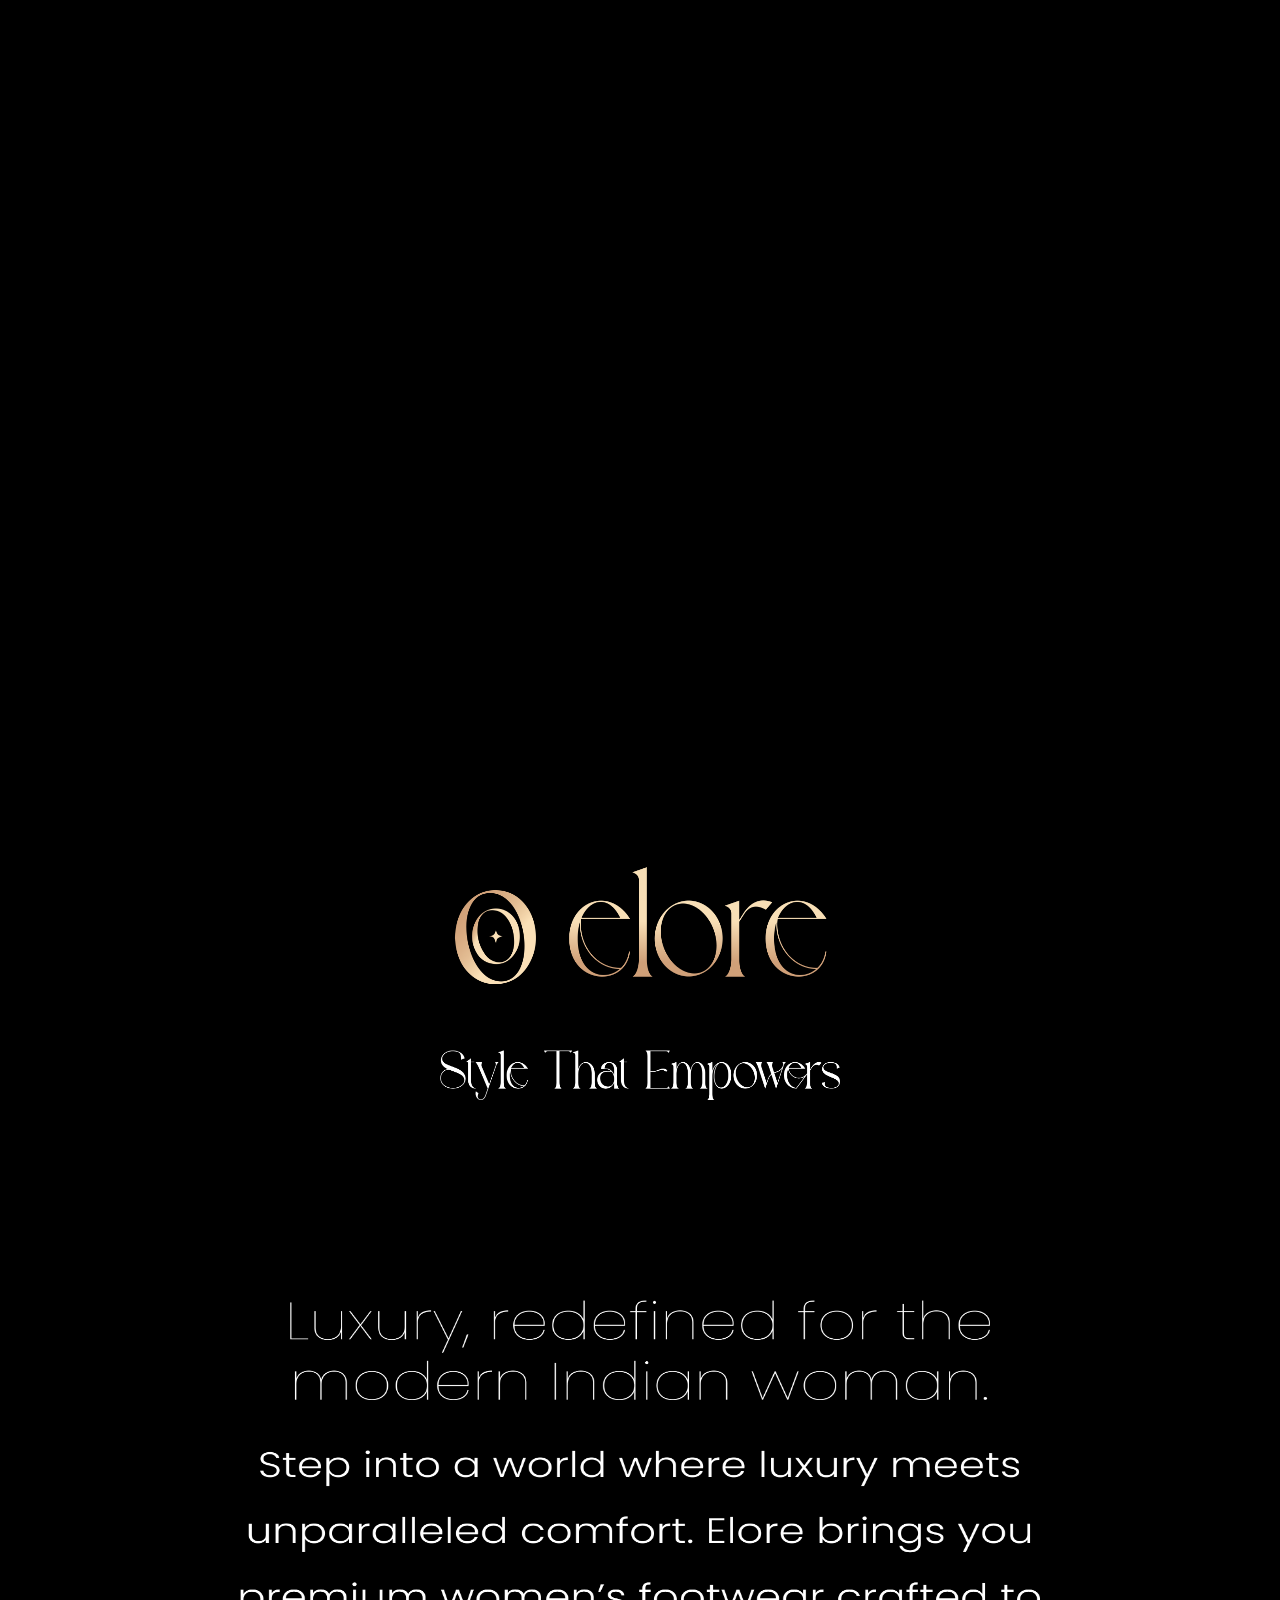
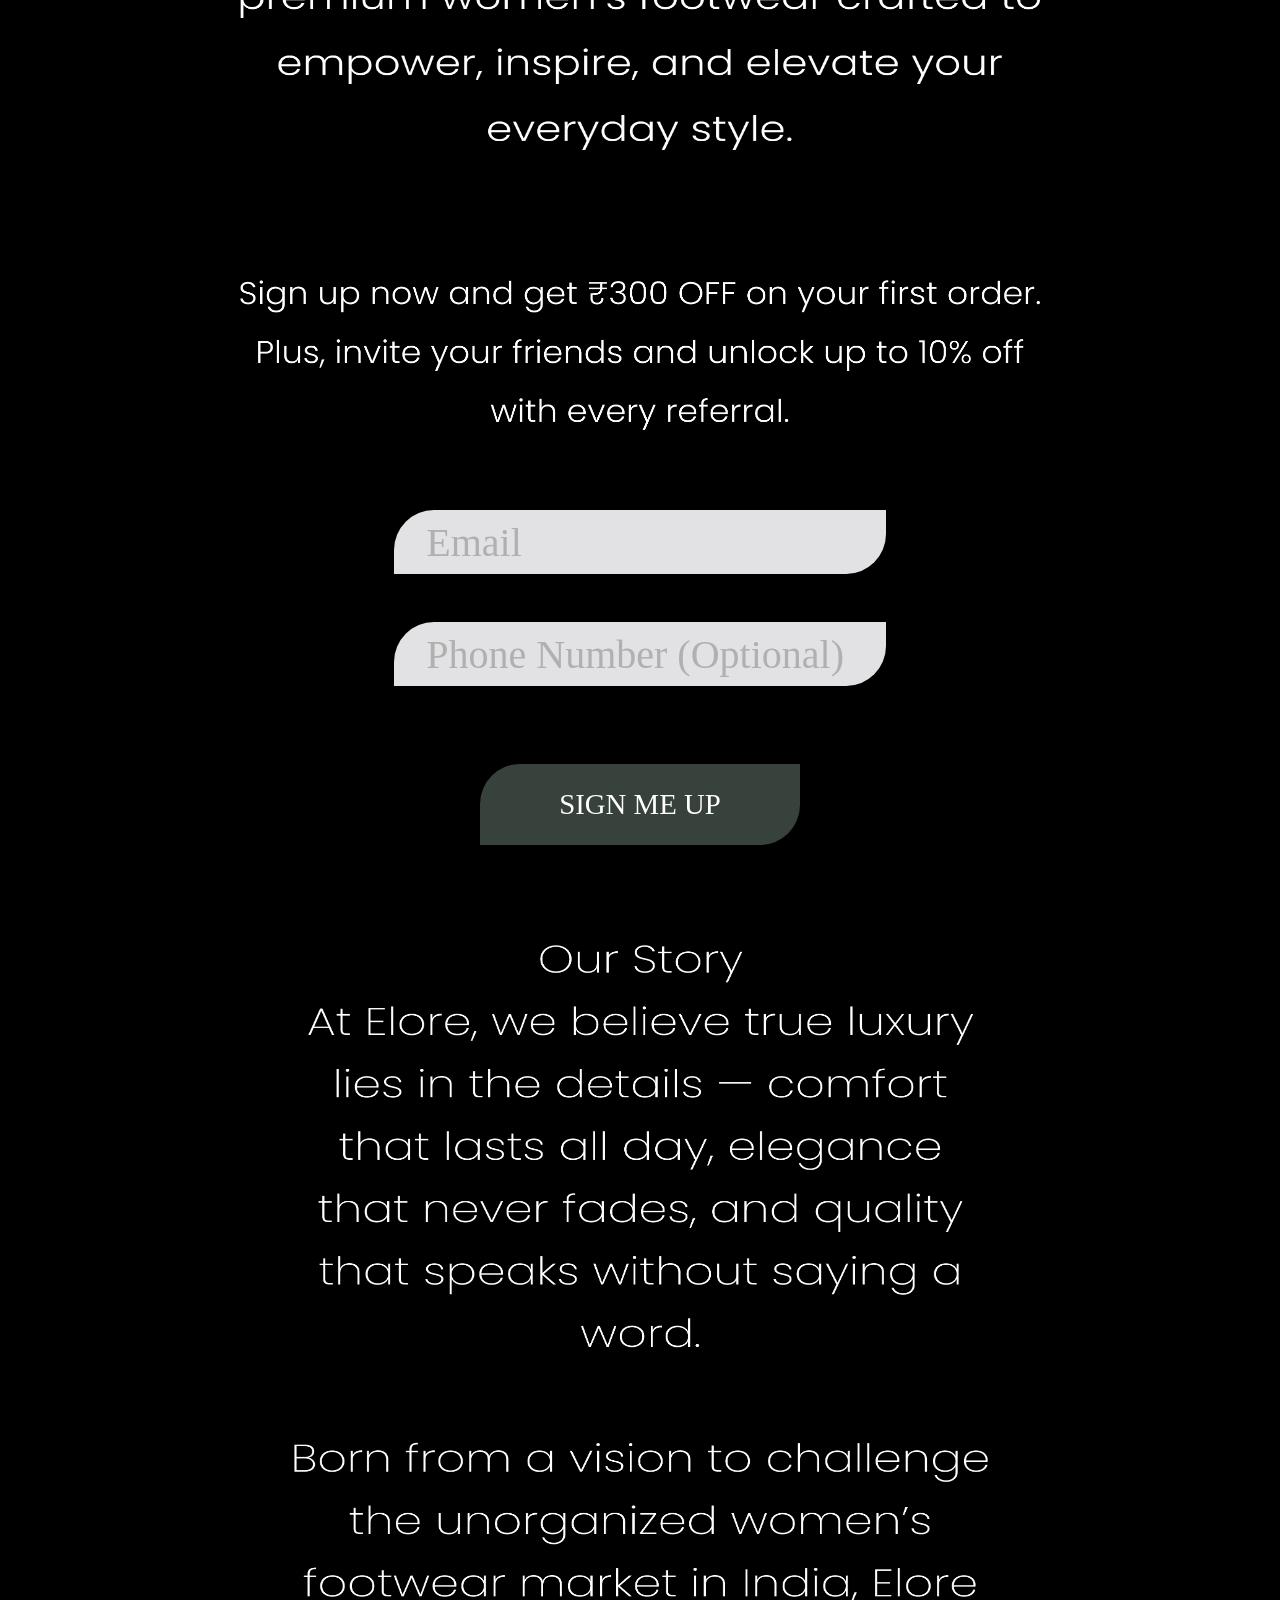
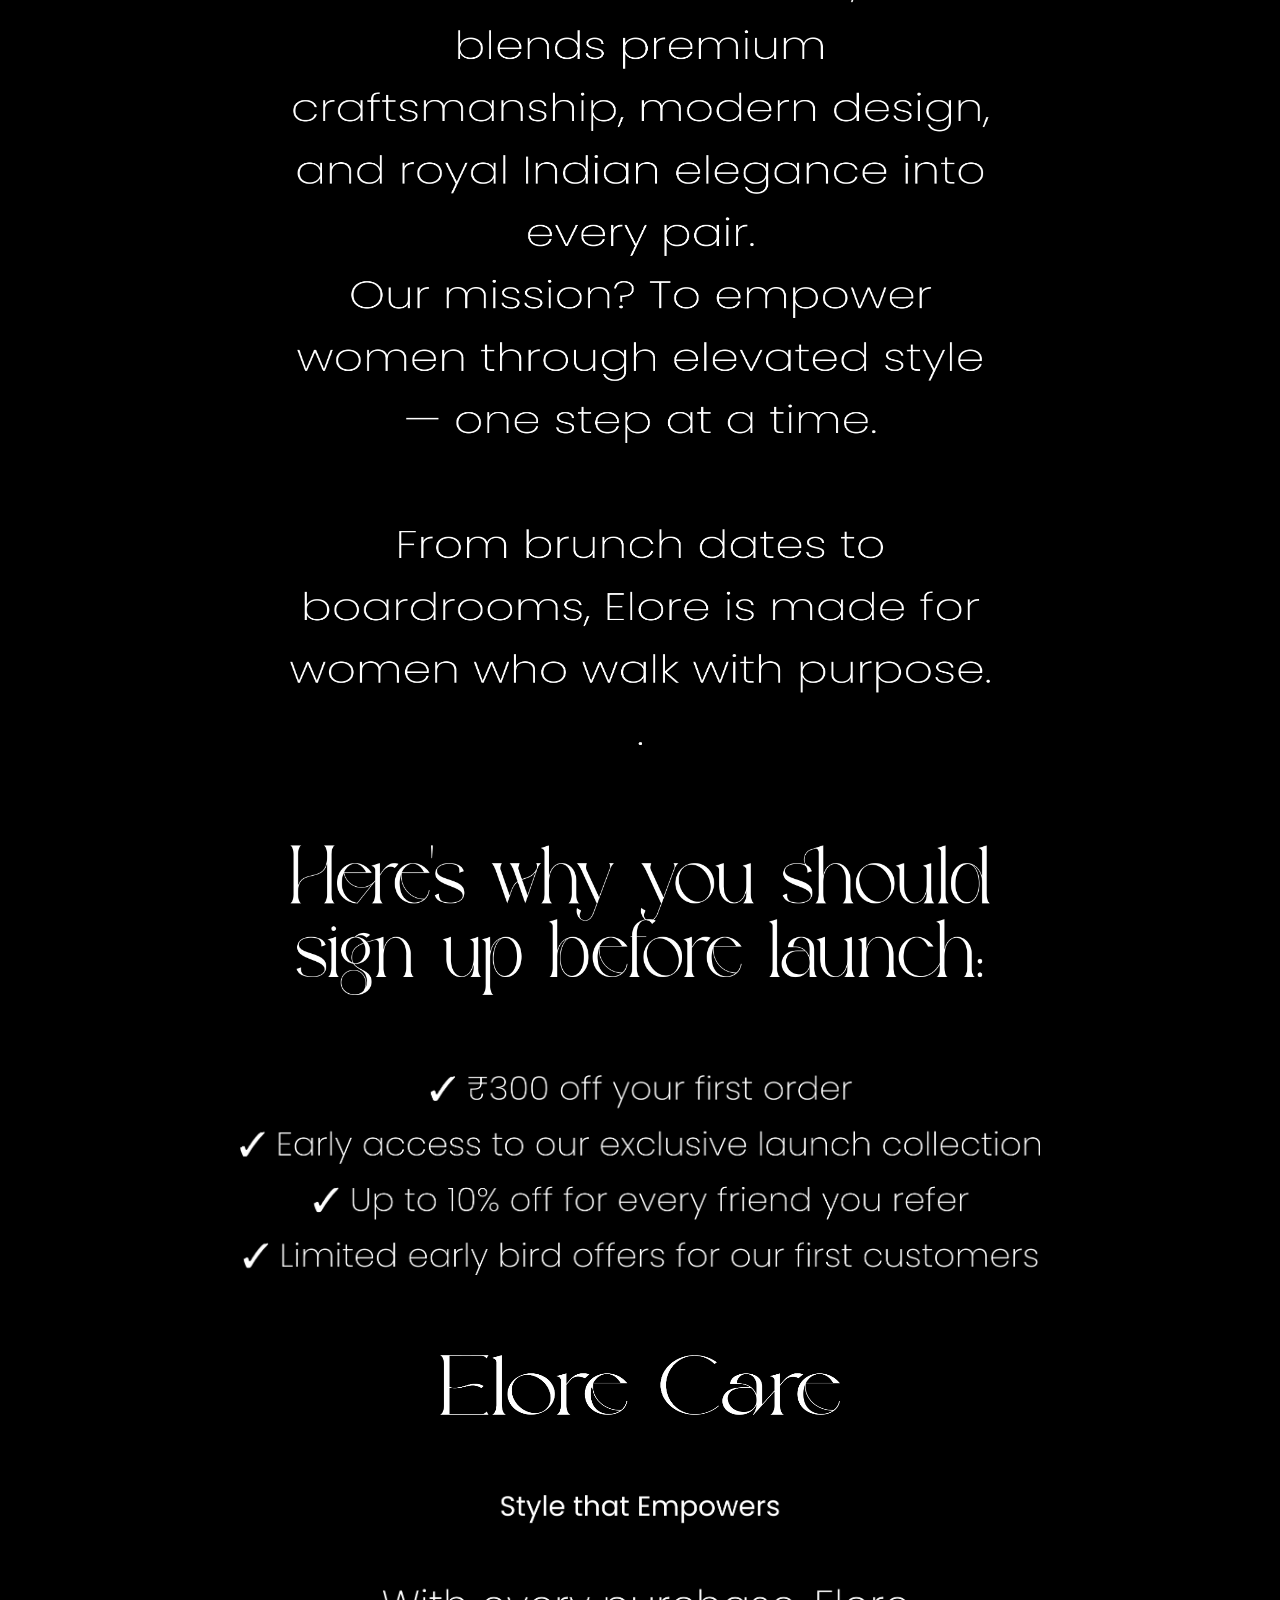
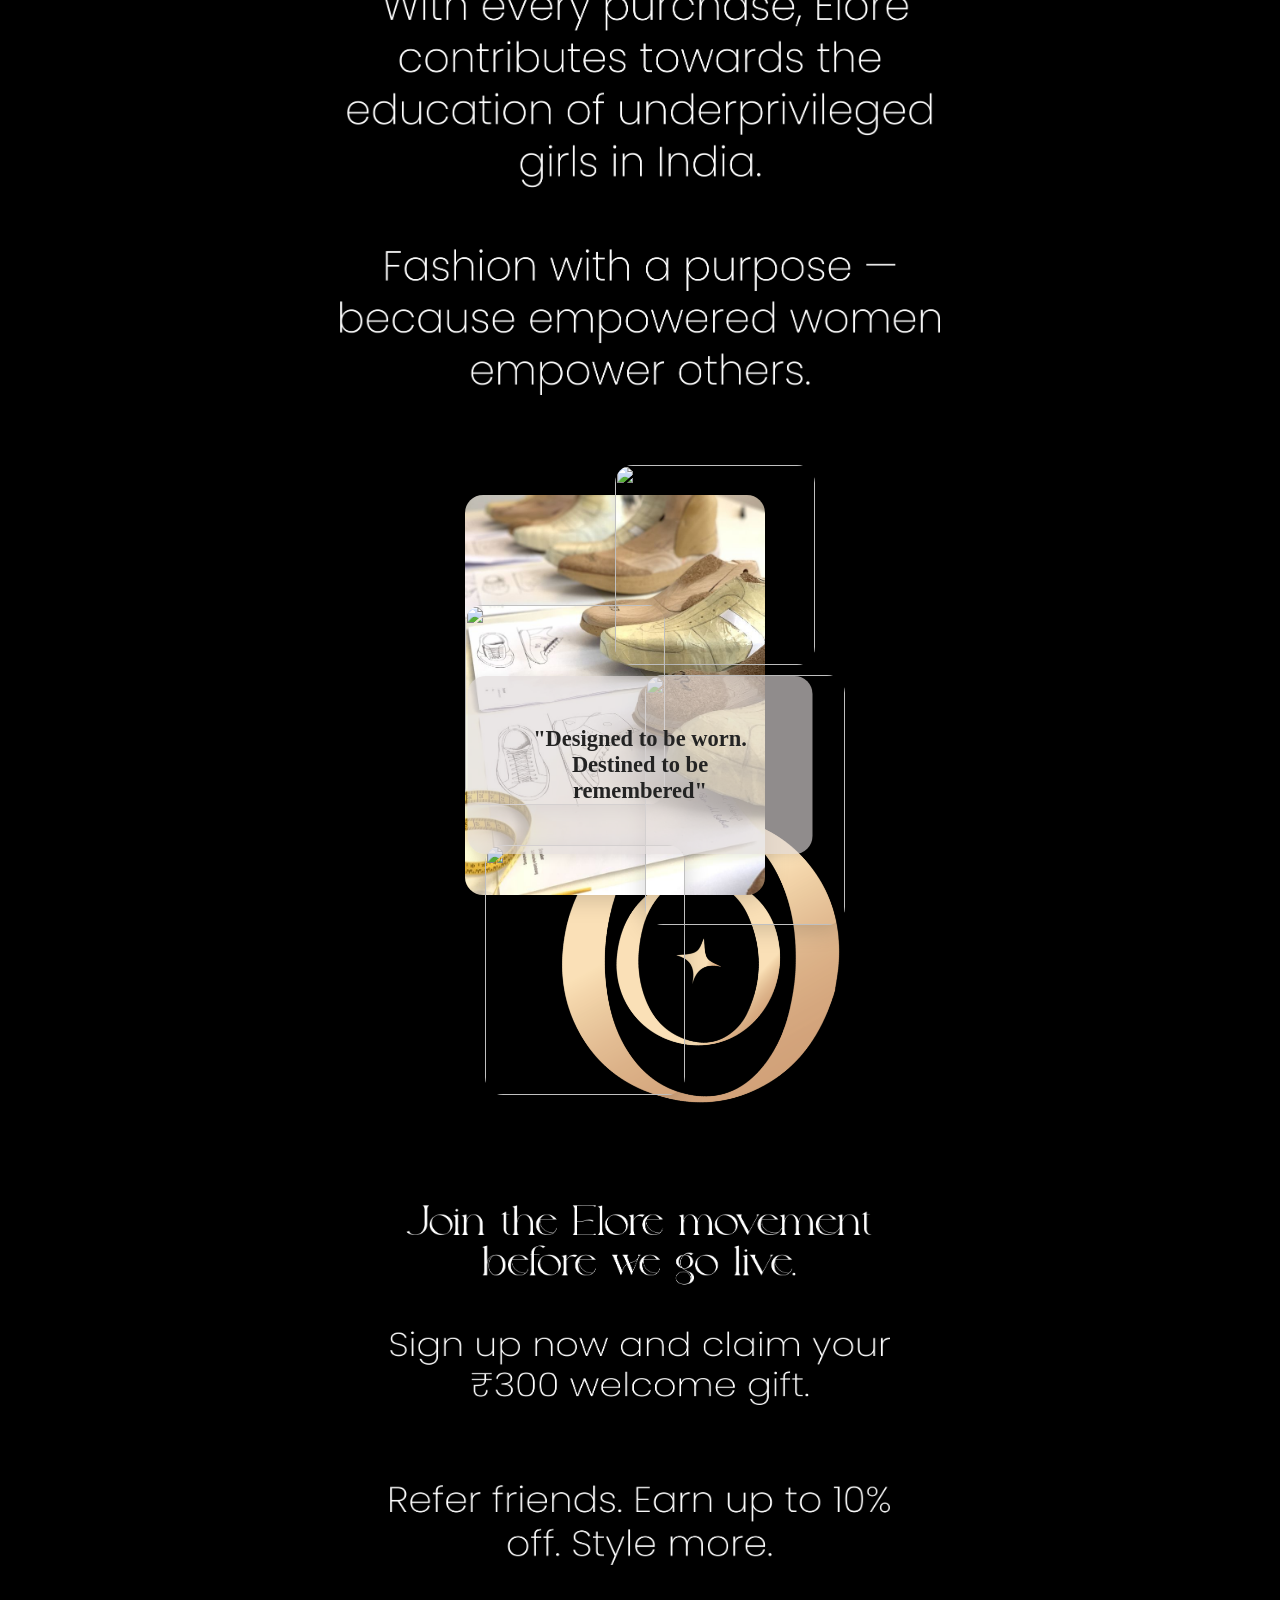
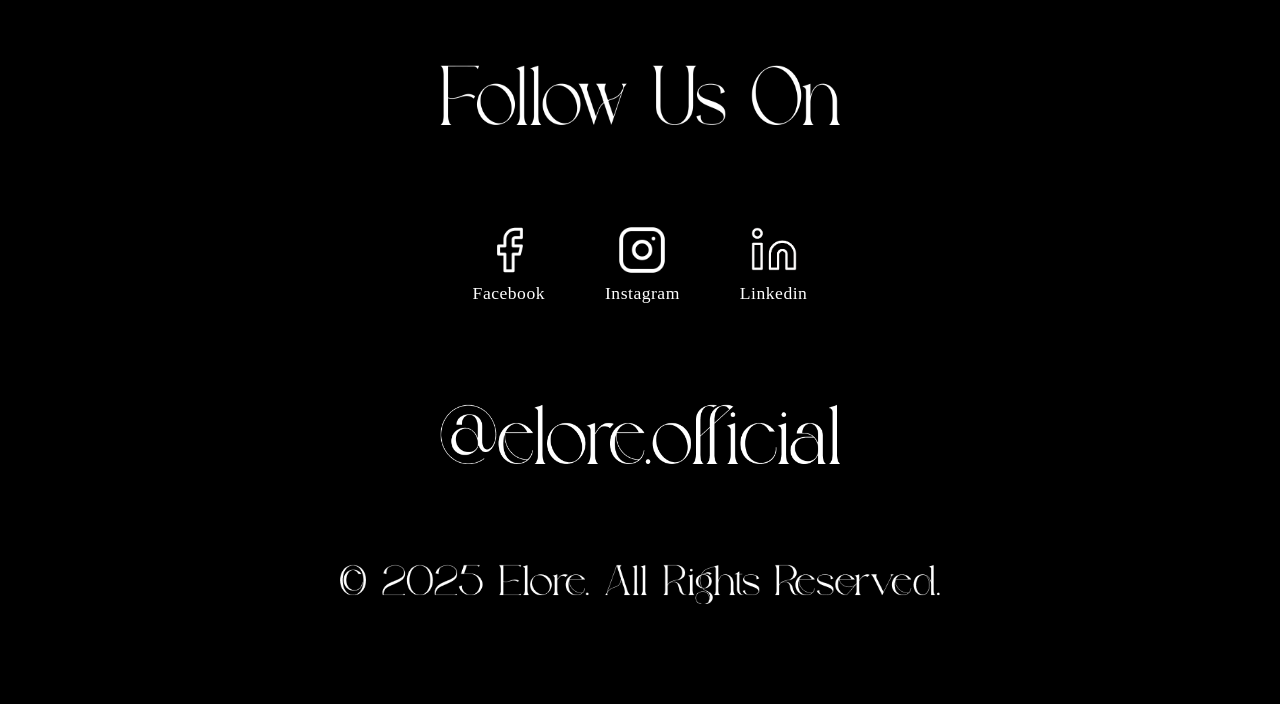
==== index.html @ ed386a19 "Add files via upload" ====
<!DOCTYPE html>
<html lang="en">
  <link rel="Website icon" type="png" href="elor logo.png">
  <meta charset="UTF-8">
  <title>Elore</title>
  <link rel="stylesheet" href="index.css">
  <style>
    body {
      background-attachment: fixed;
      background-color: black;
      color: white;
    }
    .center-img {
      display: block;
      margin-left: auto;
      margin-right: auto;
      margin-bottom: 80px;
    }
    .center-img:last-child {
      margin-bottom: 0;
    }
    .signup-btn {
      display: block;
      margin: 40px auto 0 auto;
      background-color: #444f47;
      color: white;
      border: none;
      padding: 16px 40px;
      border-radius: 30px;
      font-size: 1.2em;
      cursor: pointer;
      box-shadow: 0 4px 16px rgba(0,0,0,0.2);
      transition: background 0.2s;
    }
    .signup-btn:hover {
      background-color: #bcbdc5;
    }
    .center-img.img5 {
      margin-top: 100px;
    }
    .alt-shape {
      border-radius: 20px 0 20px 0;
    }
    .gallery-container {
      position: relative;
      width: 350px;
      margin: 60px auto 0 auto;
      padding-top: 40px;
      padding-bottom: 40px;
      min-height: 500px;
    }
    .gallery-bg {
      position: absolute;
      top: 0;
      left: 50%;
      transform: translateX(-50%);
      z-index: 0;
      width: 350px;
      height: 500px;
      pointer-events: none;
    }
    .gallery-img {
      position: absolute;
      border-radius: 18px;
      object-fit: cover;
      box-shadow: 0 4px 24px rgba(0,0,0,0.18);
    }
    .img1 { top: 0; left: 0; width: 10px; height: 90px; z-index: 2; }
    .img2 { top: 0; right: 0; width: 110px; height: 90px; z-index: 2; }
    .img3 { top: 80px; left: 20px; width: 120px; height: 80px; z-index: 3; }
    .img4 { top: 80px; right: 20px; width: 120px; height: 80px; z-index: 3; }
    .img5 { top: 170px; left: 60px; width: 230px; height: 120px; z-index: 4; }
    .img6 { top: 320px; left: 0; width: 120px; height: 90px; z-index: 2; }
    .img7 { top: 340px; right: 0; width: 120px; height: 80px; z-index: 2; }
    .gallery-quote {
      position: absolute;
      top: 200px;
      left: 50%;
      transform: translateX(-50%);
      width: 70%;
      color: #232323;
      background: rgba(223, 217, 217, 0.646);
      font-weight: bold;
      font-size: 1.5em;
      text-align: center;
      padding: 50px 50px !important;
      border-radius: 18px;
      z-index: 10;
      box-shadow: 0 2px 12px rgba(0,0,0,0.10);
      margin-top: 1px;
    }
    .social-links {
      display: flex;
      justify-content: center;
      gap: 40px;
      margin-bottom: 60px;
      flex-wrap: wrap;
    }
    .social-btn {
      display: flex;
      flex-direction: column;
      align-items: center;
      text-decoration: none;
      color: white;
      font-size: 1.1em;
      margin: 0 10px;
    }
    .social-btn img {
      width: 50px;
      height: 50px;
      margin-bottom: 8px;
    }
    .social-btn span {
      margin-top: 0;
      color: white;
      font-weight: 500;
      letter-spacing: 0.5px;
    }
    .email-form-container {
      width: 100%;
      max-width: 500px;
      margin: 40px auto 30px auto;
      display: flex;
      justify-content: center;
    }
    .email-form {
      display: flex;
      width: 100%;
      gap: 18px;
    }
    .email-input.alt-shape-left {
      flex: 1;
      padding: 14px 18px;
      border: none;
      font-size: 1.2em;
      background: #d6d6d6;
      color: #232323;
      outline: none;
      border-radius: 24px 0 24px 0;
    }
    .email-input::placeholder {
      color: #888;
      opacity: 1;
    }
    .send-btn.alt-shape-right {
      padding: 0 28px;
      border: none;
      background: #444f47;
      color: #fff;
      font-size: 1.2em;
      cursor: pointer;
      transition: background 0.2s;
      border-radius: 0 24px 0 24px;
      min-width: 100px;
    }
    .send-btn.alt-shape-right:hover {
      background: #232323;
    }
    .custom-signup-btn:hover {
      background: #bcbdc5 !important;
      color: #232323 !important;
    }
    .custom-signup-btn:hover span {
      color: #232323 !important;
    }
    @media (max-width: 600px) {
      .signup-form {
        max-width: 98vw !important;
      }
      .signup-input {
        font-size: 1.3rem !important;
        padding: 18px 16px !important;
        border-radius: 24px !important;
      }
      .signup-btn {
        font-size: 1.2rem !important;
        padding: 16px 20px !important;
        border-radius: 24px !important;
      }
    }
    .Background-video {
      position: absolute;
      top: 0;
      left: 0;
      width: 100vw;
      height: 100vh;
      min-width: 100vw;
      min-height: 100vh;
      object-fit: cover;
      z-index: -2;
      pointer-events: none;
    }
    @media (max-width: 600px) {
      .Background-video {
        width: 100vw;
        height: 80vh;
        min-width: 100vw;
        min-height: 50vh;
        height: 50vh;
        height: 100vh;
        object-fit: cover;
      }
    }
  </style>
  <style>
    body {
      background-attachment: fixed;
      background-color: black;
      color: white;
      margin: 0;
      padding: 0;
    }
    .background-video-container {
      position: fixed;
      top: 0;
      left: 0;
      width: 100vw;
      height: 100vh;
      z-index: 0;
      overflow: hidden;
      pointer-events: none;
    }
    .background-video-container video {
      width: 100vw;
      height: 100vh;
      object-fit: cover;
      min-width: 100vw;
      min-height: 100vh;
      z-index: 0;
      pointer-events: none;
    }
    .content-over-video {
      position: relative;
      z-index: 1;
    }
    .center-img {
      display: block;
      margin-left: auto;
      margin-right: auto;
      margin-bottom: 80px;
      position: relative;
      z-index: 2;
    }
    .center-img:last-child {
      margin-bottom: 0;
    }
  </style>
<body>
<div class="video-container">
  <video autoplay muted loop>
    <source src="Elore bg.mp4" type="video/mp4">
  </video>
</div> 

  <img src="Welcom.png" alt="Image 1" class="center-img" style="width:200px; height:30px; margin-top: -850px; margin-bottom: 100px;">
    <img src="Elorr.png" alt="Image 2" class="center-img" style="width:400px; height:150px; display:block; margin-left:auto; margin-right:auto; position:relative; left:10px; top:850px;">

  <img src="ss.png" alt="Image 3" class="center-img" style="width:400px; height:50px; margin-top: 900px; ">
  <img src="gyjgyj.png" alt="Image 5" class="center-img" style="width:700px; height:100px; margin-top: 200px">
  <img src="Step into.png" alt="Image 6" class="center-img" style="width:800px; height:300px; margin-top: -200px; left: 0px; position: relative;">
  <img src="sign up now.png" alt="Image 7" class="center-img" style="width:800px; height:150px; margin-top: 300px;">

  <!-- Signup Form (no Firebase/Supabase JS) -->
<div class="signup-form-container">
  <form class="signup-form" id="signup-form" autocomplete="on">
  <input
    type="email"
    name="email"
    class="signup-input"
    id="signup-email"
    placeholder="Email"
    required
    style="width: 60%; height: 60px; margin-bottom: 48px; border-radius: 40px 0 40px 0;"
  >
  <input
    type="tel"
    name="phone"
    class="signup-input"
    id="signup-phone"
    placeholder="Phone Number (Optional)"
    style="width: 60%; height: 60px ; margin-bottom: 48px;border-radius: 40px 0 40px 0;"
  >
  <button type="submit" class="signup-btn" style="border-radius: 40px 0 40px 0; font-size: 1.8rem;">SIGN ME UP</button>
</form>
<!-- Removed duplicate form submit handler to prevent double submission -->
</div>
<style>
  .signup-form-container {
    max-width: 80vw;
    margin: 60px auto 0 auto;
    display: flex;
    flex-direction: column;
    align-items: center;
  }
  .signup-form {
    width: 80%;
    max-width: 900px;
    display: flex;
    flex-direction: column;
    align-items: center;
  }
  .signup-input {
    width: 100%;
    max-width: 900px;
    background: #e2e2e4;
    color: #444;
    border: none;
    border-radius: 40px;
    padding: 32px 32px;
    font-size: 2.5rem;
    margin-bottom: 48px;
    outline: none;
    text-align: left;
    font-family: inherit;
    box-sizing: border-box;
    transition: box-shadow 0.2s;
  }
  .signup-input::placeholder {
    color: #b0b0b0;
    opacity: 1;
    font-family: inherit;
  }
  .signup-btn {
    background: #38423c;
    color: #fff;
    border: none;
    border-radius: 40px;
    padding: 24px 60px;
    font-size: 2.2rem;
    font-family: inherit;
    cursor: pointer;
    margin-top: 30px;
    box-shadow: 0 4px 16px rgba(0,0,0,0.2);
    transition: background 0.2s, color 0.2s;
    width: 320px;
    text-align: center;
  }
  .signup-btn:hover {
    background: #232b26;
    color: #fff;
  }
  @media (max-width: 600px) {
    .signup-form-container {
      max-width: 98vw;
    }
    .signup-form {
      max-width: 98vw;
    }
    .signup-input {
      font-size: 1.3rem;
      padding: 18px 16px;
      border-radius: 24px;
      margin-bottom: 32px;
    }
    .signup-btn {
      font-size: 1.2rem;
      padding: 16px 20px;
      border-radius: 24px;
      width: 90vw;
      min-width: 0;
    }
  }
</style>

  <img src="Our story.png" alt="Image 8" class="center-img" style="width:700px; height:1400px; margin-top: 100px; margin-bottom: 100px;">
  <img src="Heres why.png" alt="Image 9" class="center-img" style="width:700px; height:150px;">
  <img src="300.png" alt="Image 9" class="center-img" style="width:800px; height:200px;">
  <img src="Elore care.png" alt="Image 9" class="center-img" style="width:400px; height:60px;">
  <img src="Style that.png" alt="Image 9" class="center-img" style="width:600px; height:500px;">

  <div class="gallery-container">
    <img src="elor logo.png" class="gallery-img img7" alt="">
    <img src="4.jpg" class="gallery-img img1" alt="">
    <img src="Pta nahi.png" class="gallery-img img2" alt="">
    <img src="Tan1.png" class="gallery-img img3" alt="">
    <img src="Model wali.png" class="gallery-img img4" alt="">
    <img src="white.png" class="gallery-img img6" alt="">
    <div class="gallery-quote">
      "Designed to be worn.<br>Destined to be remembered"
    </div>
  </div>

  <script>
    // Add the img5 class to the 5th image
    document.addEventListener('DOMContentLoaded', function() {
      var imgs = document.querySelectorAll('.center-img');
      if(imgs[4]) imgs[4].classList.add('img5');
    });
  </script>

  <img src="Join the elore.png" alt="Image 9" class="center-img" style="width:500px; height:200px; margin-top: 150px">
  <img src="Refer friend.png" alt="Image 9" class="center-img" style="width:500px; height:80px;">
  <img src="Follow us.png" alt="img 10" class="center-img" style="width:400px; height:60px; margin-top: 100px; margin-bottom: 100px;">
  <div class="social-links">
    <a href="https://www.facebook.com/profile.php?id=61577851531873&sk=about" target="_blank" class="social-btn">
      <img src="Facebook logo.png" alt="Facebook" width="50" height="50">
      <span>Facebook</span>
    </a>
    <a href="https://www.instagram.com/elorelifestyleco?igsh=d2I0d25tZmdnMXF4" target="_blank" class="social-btn">
      <img src="instagram.png" alt="Instagram">
      <span>Instagram</span>
    </a>
    <a href="https://linkedin.com" target="_blank" class="social-btn">
      <img src="linkedin.png" alt="Linkedin">
      <span>Linkedin</span>
    </a>
    
  </div>
  <img src="elor official.png" alt="Image 11" class="center-img" style="width:400px; height:60px; margin-top: 100px; margin-bottom: 100px;">
  <img src="all rights.png" alt="Image 13" class="center-img" style="width:600px; height:40px; margin-top: 100px; margin-bottom: 100px;">

  <script>
document.getElementById('signup-form').addEventListener('submit', function(e) {
  e.preventDefault();
  const email = document.getElementById('signup-email').value;
  const phone = document.getElementById('signup-phone').value;
  const formData = new FormData();
  formData.append('email', email);
  formData.append('phone', phone);

  fetch('https://script.google.com/macros/s/AKfycbylexaH5FMVjTqEtBFGDTzUYJ19v1Y1XVkIDrVxyD9EFfOSixOl106UO1QIGRKkBLcP/exec', {
    method: 'POST',
    body: formData
  })
  .then(response => response.text())
  .then(data => {
    // Optionally show a message or clear the form
    alert('Thank you for registering!');
    document.getElementById('signup-form').reset();
  })
  .catch(error => {
    alert('Error! Please try again.');
  });
});
</script>
</body>
</html>
---- index.css ----
.gallery-img.img1 { width: 300px; height:400px; margin-top: 20px; }
.gallery-img.img2 { width: 200px; height: 200px; margin-top: -10px; }
.gallery-img.img3 { width: 200px; height: 200px; margin-top: 50px; margin-left: -20px ;}
.gallery-img.img4 { width: 200px; height: 250px; margin-top: 120px ; margin-left:300px; margin-right: -50px;}
.gallery-img.img6 { width: 200px; height: 250px; margin-top: 50px ; margin-left: 20px; }
.gallery-img.img7 { width: 300px; height: 400px; margin-top: -50px; margin-left: 50px ; margin-right: -30px; }

.gallery-container { font-size: 15px; color: #333; margin-top: 100px; margin-top: 10px ; }



.facebook-btn {
    width: 180px;
    height: 60px;
    background-color: #1877f3;
    color: #fff;
    border: none;
    border-radius: 6px;
    font-size: 18px;
    font-weight: bold;
    cursor: pointer;
    display: inline-block;
    text-align: center;
    line-height: 45px;
    transition: background 0.2s;
}

.facebook-btn:hover {
    background-color: #ffffff;
    color: #1877f3;
}

.facebook-btn {
    display: flex;
    align-items: center;
    justify-content: center;
}
.background-video-container {
    position: relative;
    width: 100%;
    max-width: 50vw;
    overflow: hidden;
    margin-top: 100px;
}

.background-video {
    display: block;
    width: 90%;
    height: 50vh;
    max-height: 80vh;
    object-fit: cover;
}

@media (max-width: 600px) {
    .background-video-container {
        margin-top: 40px;
    }
    .background-video {
        max-height: 40vh;
    }
}
.video-container {
  position: relative;
  width: 100%;
  padding-top: 56.25%; /* 16:9 aspect ratio */
  overflow: hidden;
}

.video-container video {
  position: absolute;
  top: 0;
  left: 0;
  width: 100%;
  height: 100%;
  object-fit: cover;
}

/* Mobile styles */
@media (max-width: 767px) {
  .video-container {
    padding-top: 0%; /* shrink height on mobile */
  }

  .video-container video {
    width: 100%;
    height: auto; /* adjust height accordingly */
  }
}.image-1 {
  	width: 100%;
  	position: relative;
  	height: 2048px;
  	background-image: url('image 1.png');
  	background-size: cover;
  	background-repeat: no-repeat;
  	background-position: top;
}
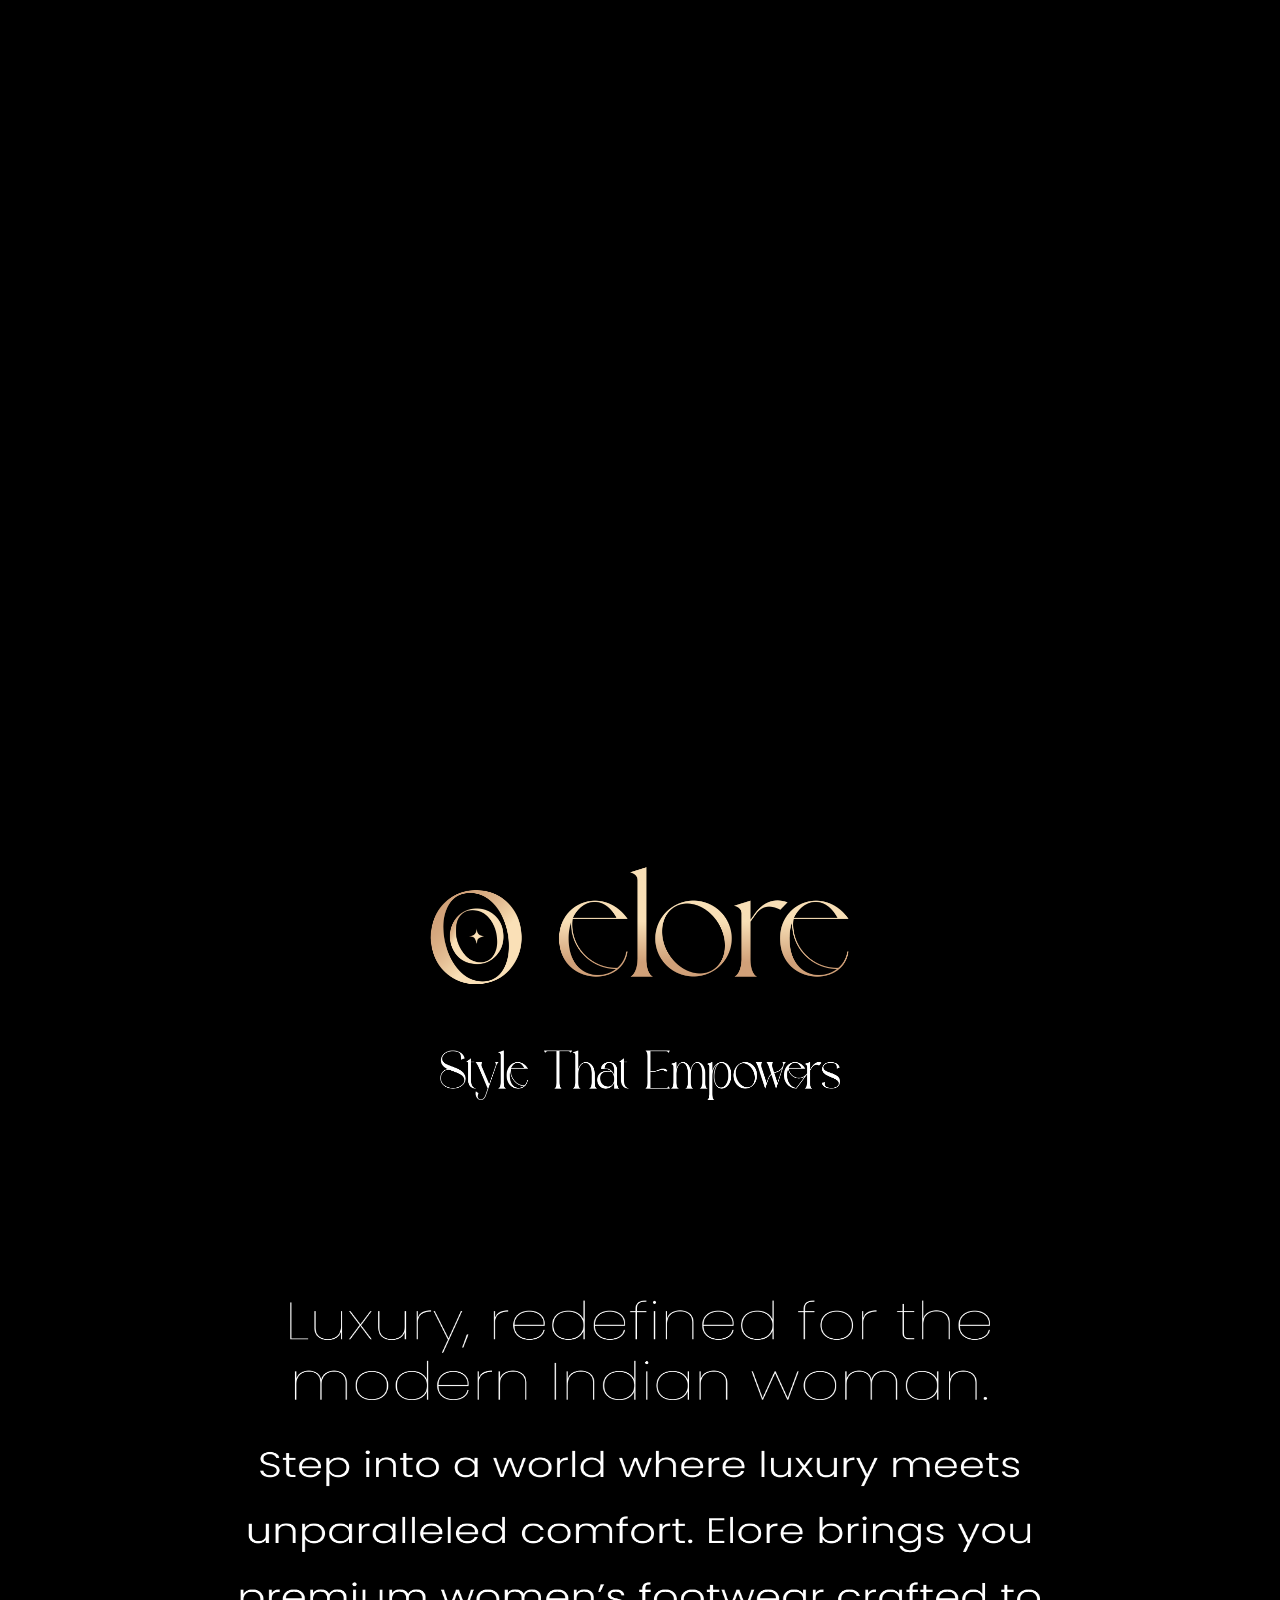
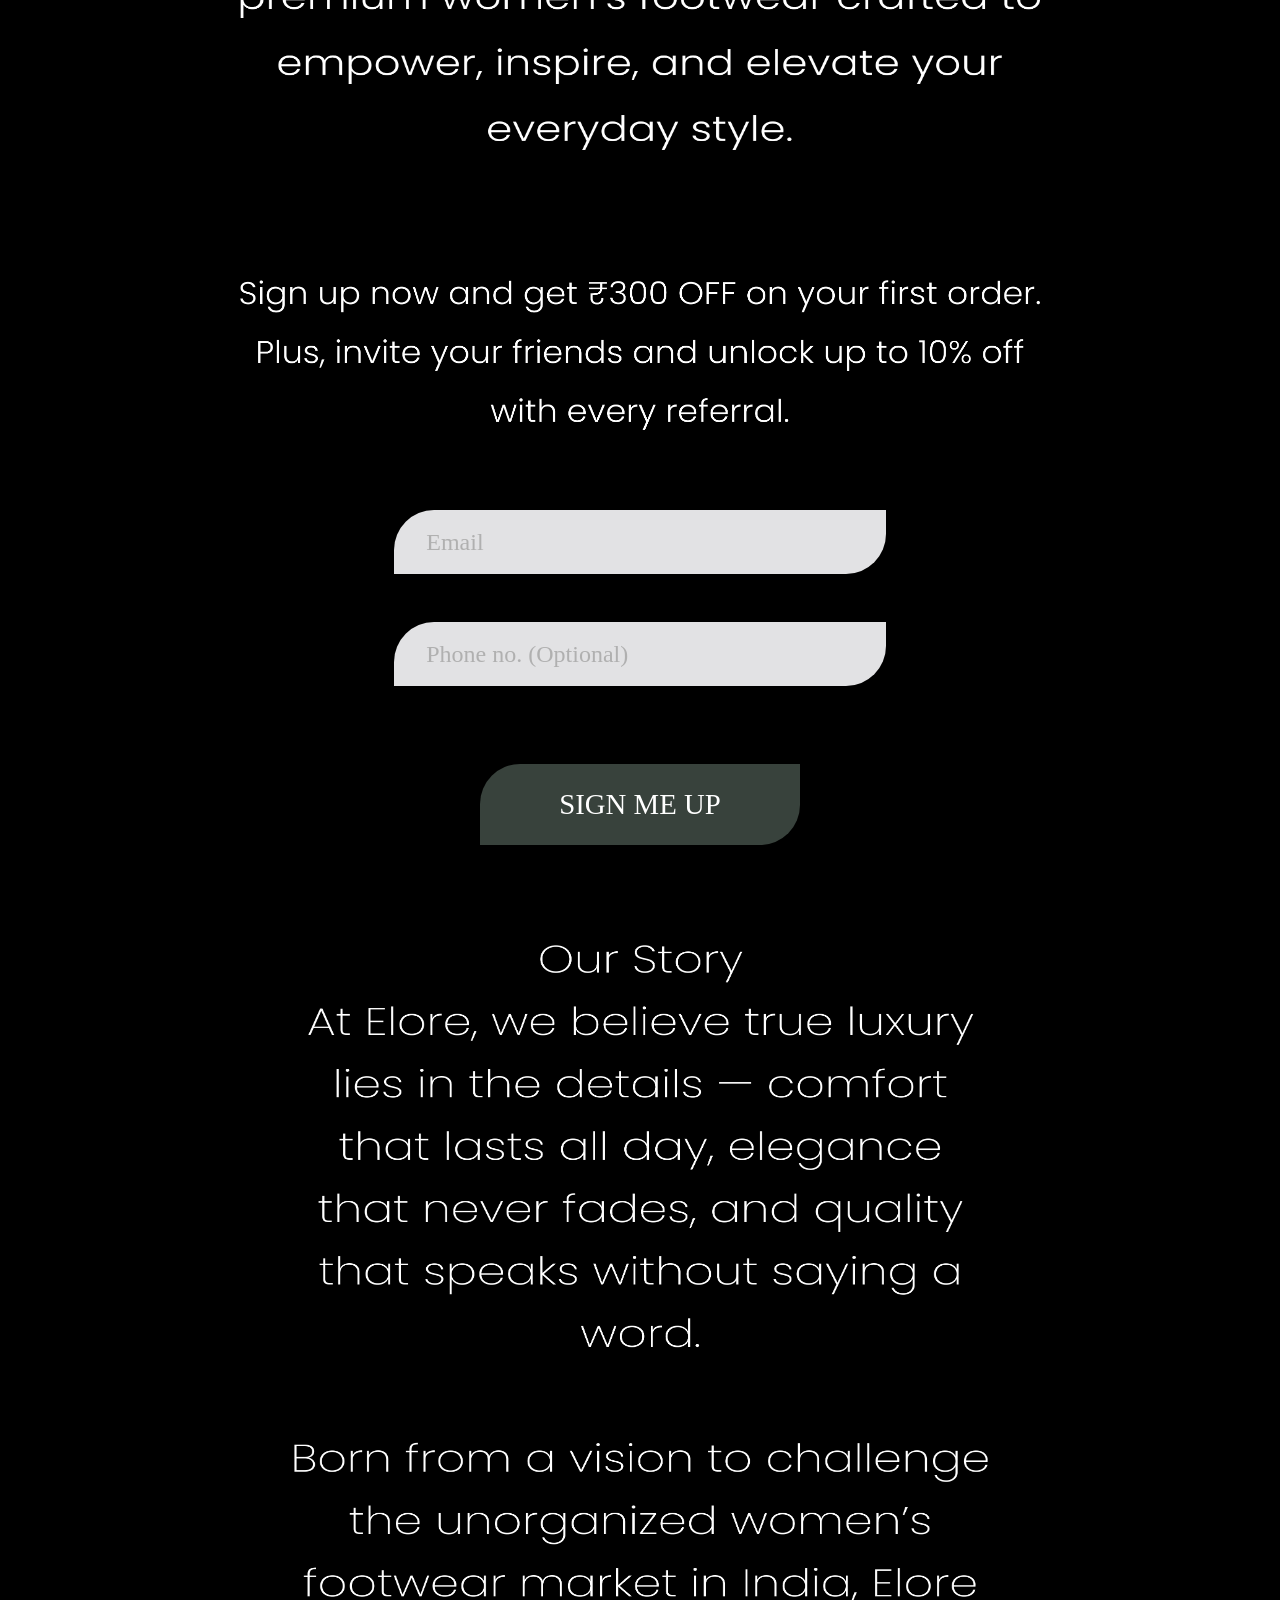
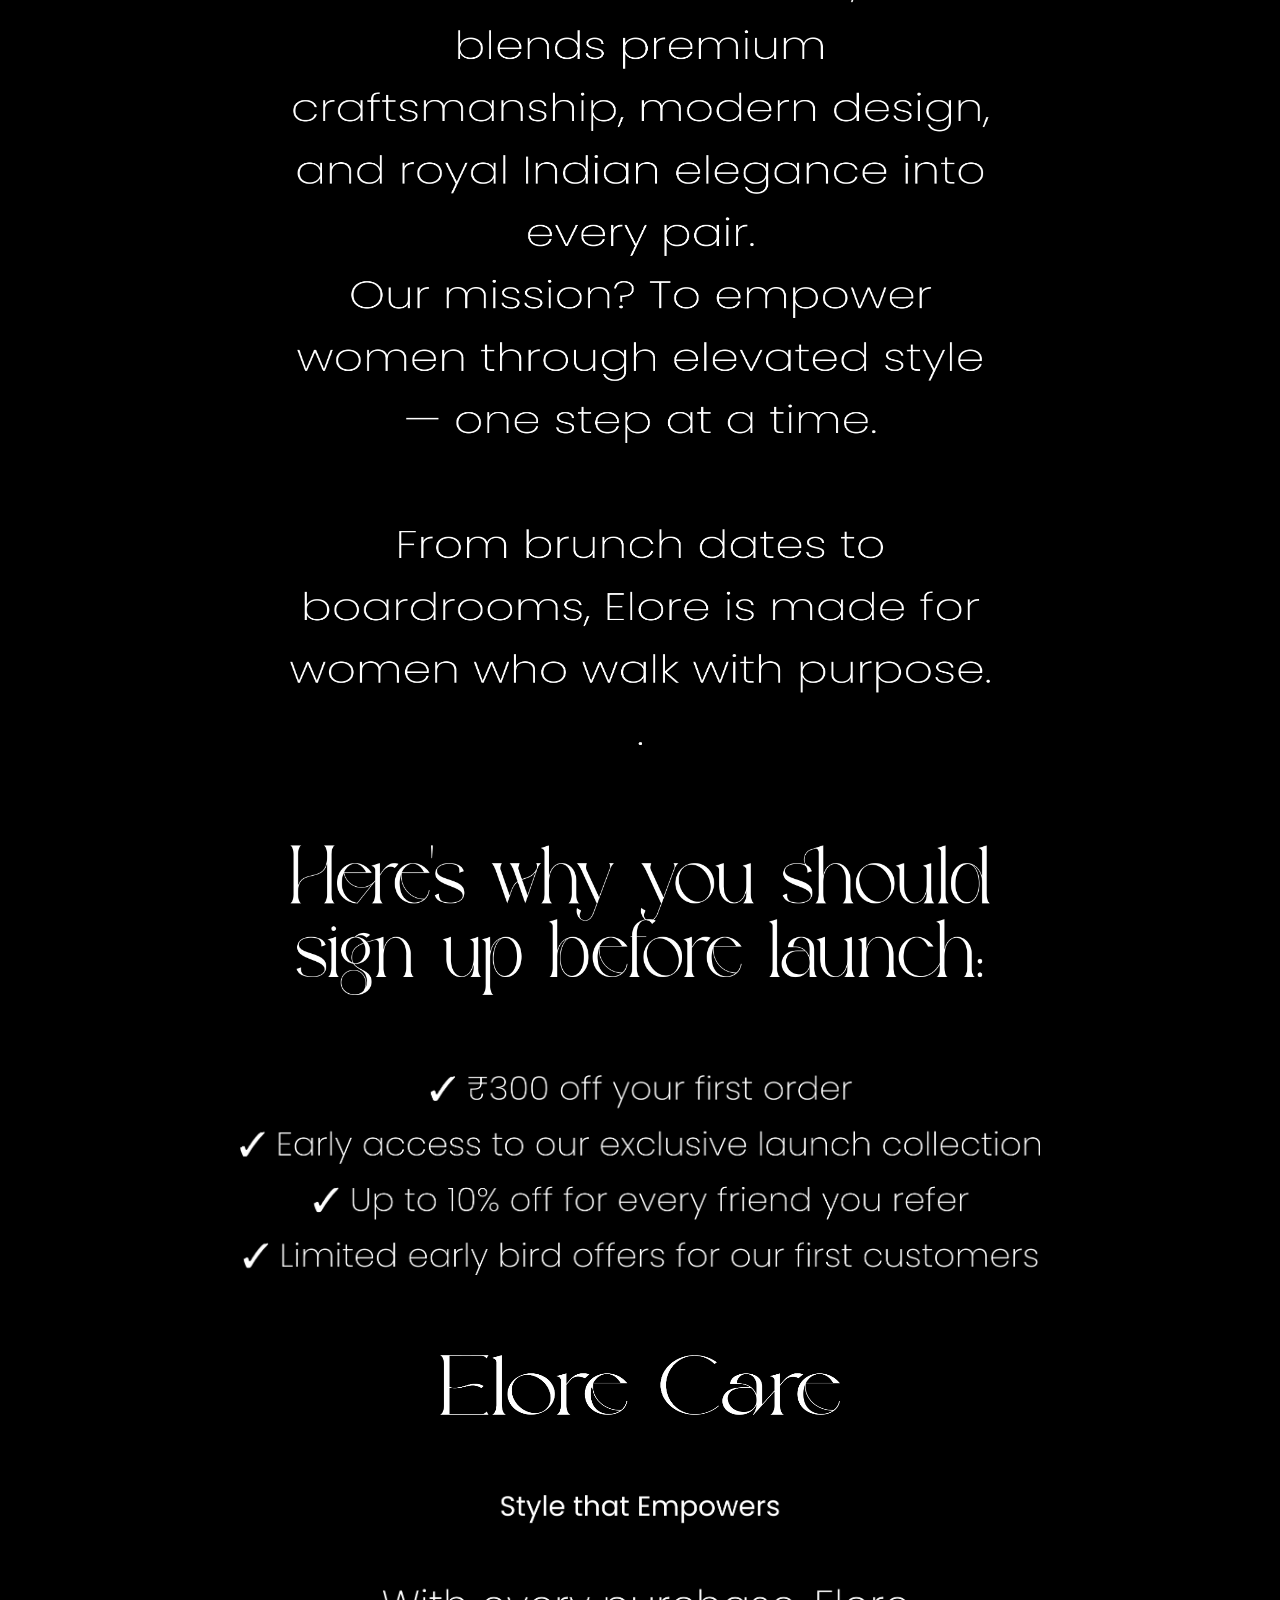
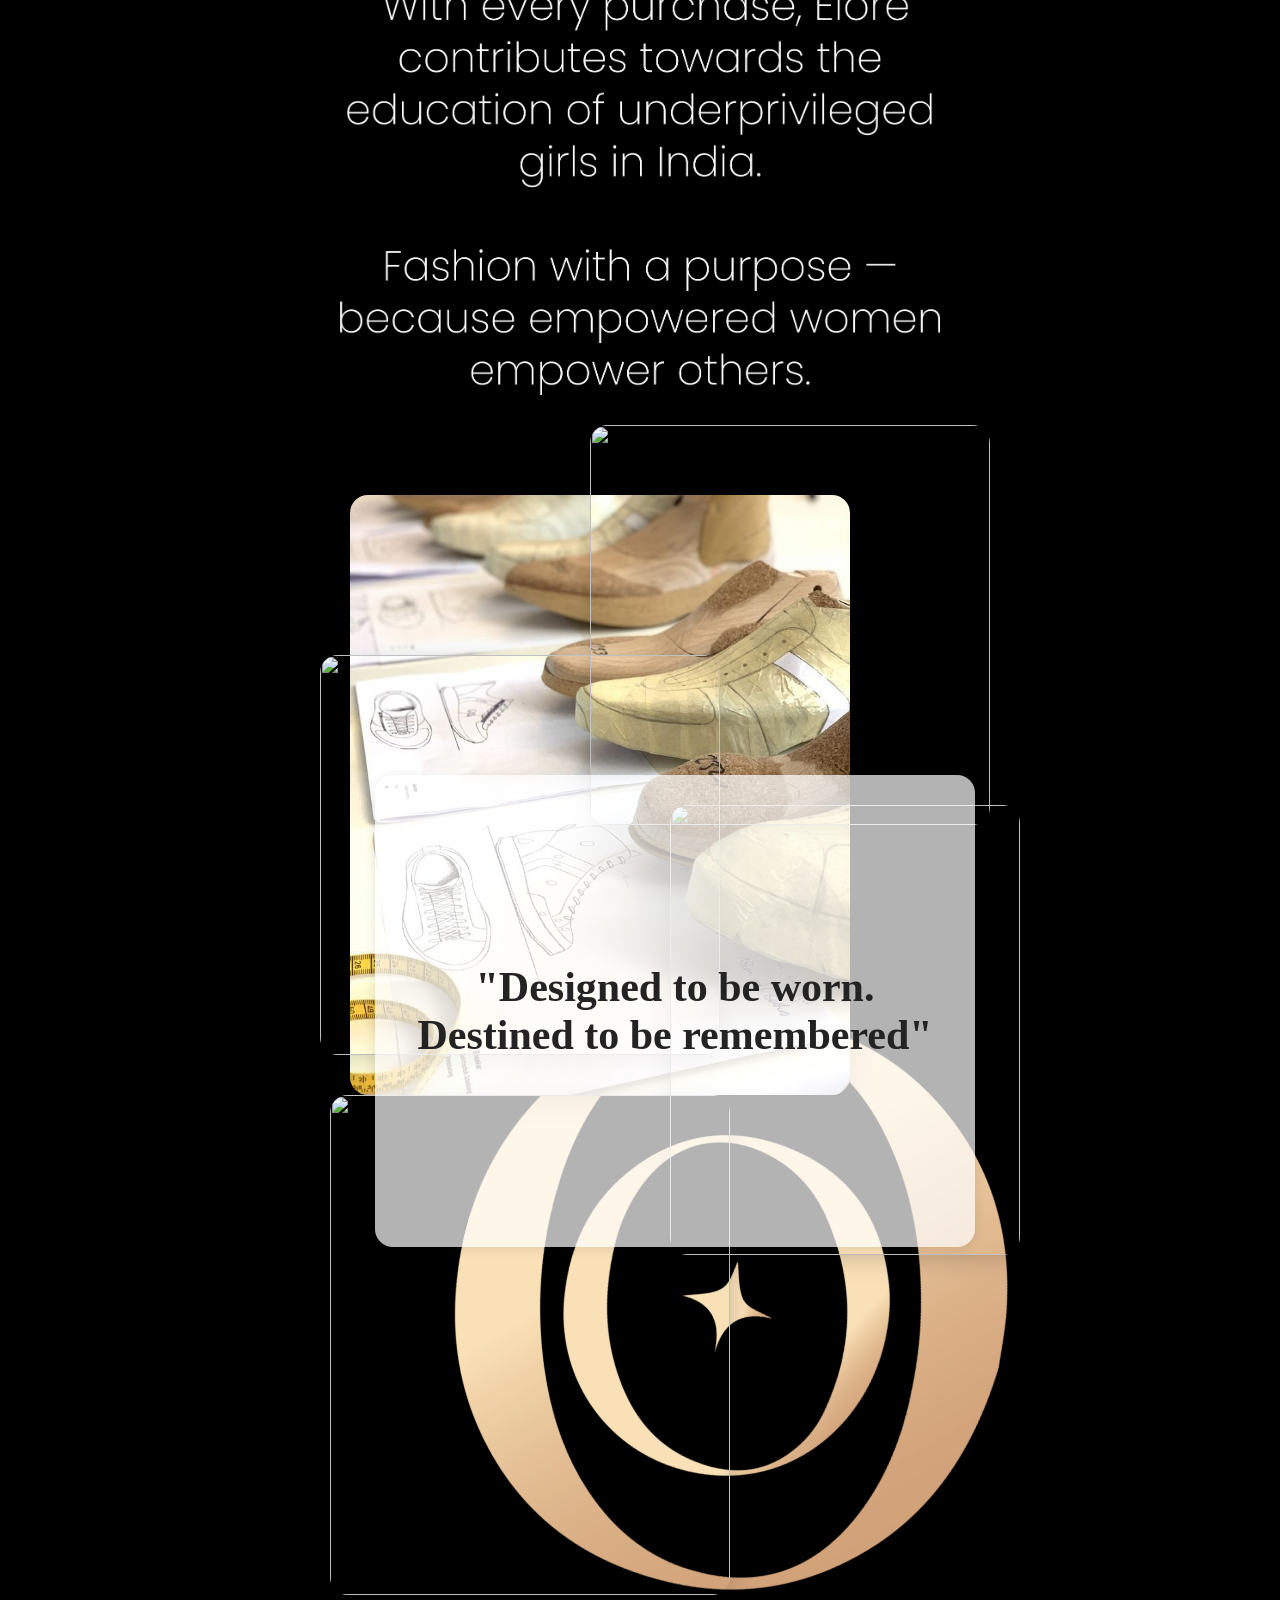
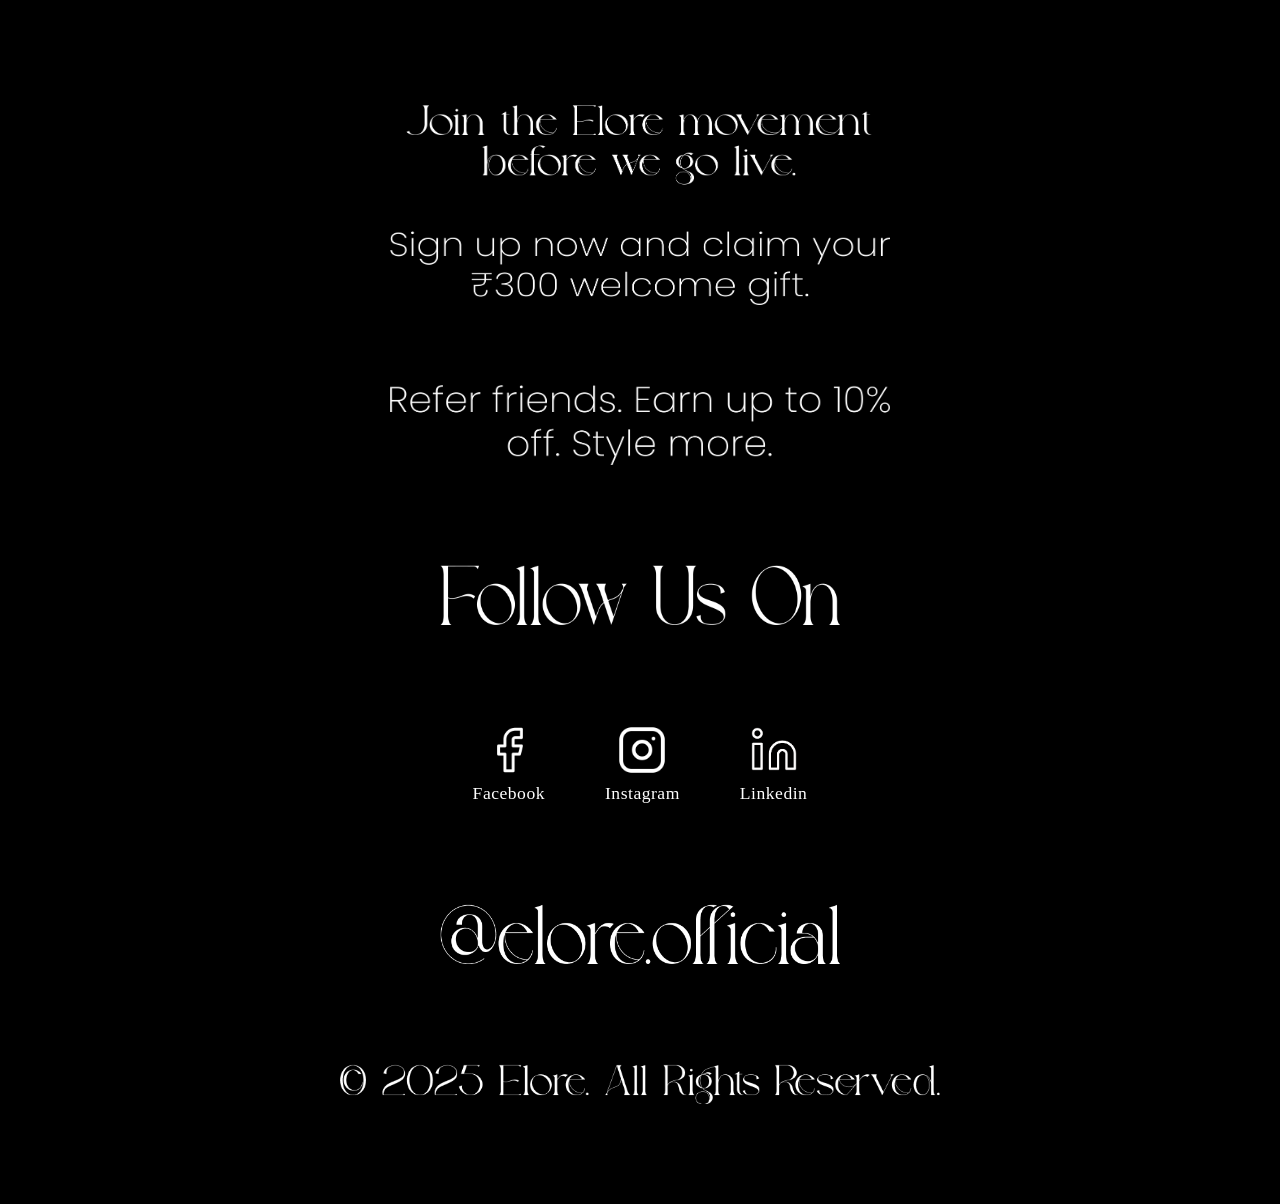
==== commit d2840429: "Update index.html" ====
--- a/index.html
+++ b/index.html
@@ -41,14 +41,7 @@
     .alt-shape {
       border-radius: 20px 0 20px 0;
     }
-    .gallery-container {
-      position: relative;
-      width: 350px;
-      margin: 60px auto 0 auto;
-      padding-top: 40px;
-      padding-bottom: 40px;
-      min-height: 500px;
-    }
+    
     .gallery-bg {
       position: absolute;
       top: 0;
@@ -72,23 +65,7 @@
     .img5 { top: 170px; left: 60px; width: 230px; height: 120px; z-index: 4; }
     .img6 { top: 320px; left: 0; width: 120px; height: 90px; z-index: 2; }
     .img7 { top: 340px; right: 0; width: 120px; height: 80px; z-index: 2; }
-    .gallery-quote {
-      position: absolute;
-      top: 200px;
-      left: 50%;
-      transform: translateX(-50%);
-      width: 70%;
-      color: #232323;
-      background: rgba(223, 217, 217, 0.646);
-      font-weight: bold;
-      font-size: 1.5em;
-      text-align: center;
-      padding: 50px 50px !important;
-      border-radius: 18px;
-      z-index: 10;
-      box-shadow: 0 2px 12px rgba(0,0,0,0.10);
-      margin-top: 1px;
-    }
+   
     .social-links {
       display: flex;
       justify-content: center;
@@ -252,8 +229,8 @@
   </video>
 </div> 
 
-  <img src="Welcom.png" alt="Image 1" class="center-img" style="width:200px; height:30px; margin-top: -850px; margin-bottom: 100px;">
-    <img src="Elorr.png" alt="Image 2" class="center-img" style="width:400px; height:150px; display:block; margin-left:auto; margin-right:auto; position:relative; left:10px; top:850px;">
+  <img src="Welcom.png" alt="Image 1" class="center-img" style="width:-200px; height:30px; margin-top: -850px; margin-bottom: 100px;">
+    <img src="Elorr.png" alt="Image 2" class="center-img" style="width:450px; height:150px; display:block; margin-left:auto; margin-right:auto; position:relative; left:10px; top:850px;">
 
   <img src="ss.png" alt="Image 3" class="center-img" style="width:400px; height:50px; margin-top: 900px; ">
   <img src="gyjgyj.png" alt="Image 5" class="center-img" style="width:700px; height:100px; margin-top: 200px">
@@ -270,15 +247,15 @@
     id="signup-email"
     placeholder="Email"
     required
-    style="width: 60%; height: 60px; margin-bottom: 48px; border-radius: 40px 0 40px 0;"
+    style="width: 60%; height: 60px; margin-bottom: 48px; border-radius: 40px 0 40px 0; font-size: 1.5rem;" 
   >
   <input
     type="tel"
     name="phone"
     class="signup-input"
     id="signup-phone"
-    placeholder="Phone Number (Optional)"
-    style="width: 60%; height: 60px ; margin-bottom: 48px;border-radius: 40px 0 40px 0;"
+    placeholder="Phone no. (Optional)"
+    style="width: 60%; height: 60px ; margin-bottom: 48px;border-radius: 40px 0 40px 0; font-size: 1.5rem;"
   >
   <button type="submit" class="signup-btn" style="border-radius: 40px 0 40px 0; font-size: 1.8rem;">SIGN ME UP</button>
 </form>
@@ -434,4 +411,4 @@
 });
 </script>
 </body>
-</html>+</html>
--- a/index.css
+++ b/index.css
@@ -1,9 +1,9 @@
-.gallery-img.img1 { width: 300px; height:400px; margin-top: 20px; }
-.gallery-img.img2 { width: 200px; height: 200px; margin-top: -10px; }
-.gallery-img.img3 { width: 200px; height: 200px; margin-top: 50px; margin-left: -20px ;}
-.gallery-img.img4 { width: 200px; height: 250px; margin-top: 120px ; margin-left:300px; margin-right: -50px;}
-.gallery-img.img6 { width: 200px; height: 250px; margin-top: 50px ; margin-left: 20px; }
-.gallery-img.img7 { width: 300px; height: 400px; margin-top: -50px; margin-left: 50px ; margin-right: -30px; }
+.gallery-img.img1 { width: 500px; height:600px; margin-top: 20px; margin-left: 60px;  }
+.gallery-img.img2 { width: 400px; height: 400px; margin-top: -50px; }
+.gallery-img.img3 { width: 400px; height: 400px; margin-top: 100px; margin-left: 10px ;}
+.gallery-img.img4 { width: 350px; height: 450px; margin-top: 250px ; margin-left:300px; margin-right: -50px;}
+.gallery-img.img6 { width: 400px; height: 500px; margin-top: 300px ; margin-left: 40px; }
+.gallery-img.img7 { width: 600px; height: 800px; margin-top: 100px; margin-left: 100px ; margin-right: -30px; }
 
 .gallery-container { font-size: 15px; color: #333; margin-top: 100px; margin-top: 10px ; }
 
@@ -85,13 +85,35 @@
     width: 100%;
     height: auto; /* adjust height accordingly */
   }
-}.image-1 {
-  	width: 100%;
-  	position: relative;
-  	height: 2048px;
-  	background-image: url('image 1.png');
-  	background-size: cover;
-  	background-repeat: no-repeat;
-  	background-position: top;
 }
-
+.gallery-container {
+  position: relative;
+  width: 700px;
+  margin: 60px auto 0 auto;
+  padding-top: 40px;
+  padding-bottom: 40px;
+  min-height: 1000px;
+}
+/* Add or update in your CSS */
+.gallery-quote {
+  height: 40%;
+  width: 80%;              /* Make the background narrower */
+  font-size: 2.8em;        /* Make the text smaller */
+  padding: 20px 20px !important; /* Less padding for a smaller background */
+  background: #fff;        /* Pure white background */
+  color: #232323;
+  border-radius: 18px;
+  text-align: center;
+  margin-top: 100px;
+  box-shadow: 0 2px 12px rgba(0,0,0,0.10);
+  z-index: 10;
+  position: absolute;
+  top: 200px;
+  left: 55%;
+  transform: translateX(-50%);
+  font-weight: bold;
+  background: rgba(255,255,255,0.7);
+  display: flex;
+  align-items: center;
+  justify-content: center;
+}
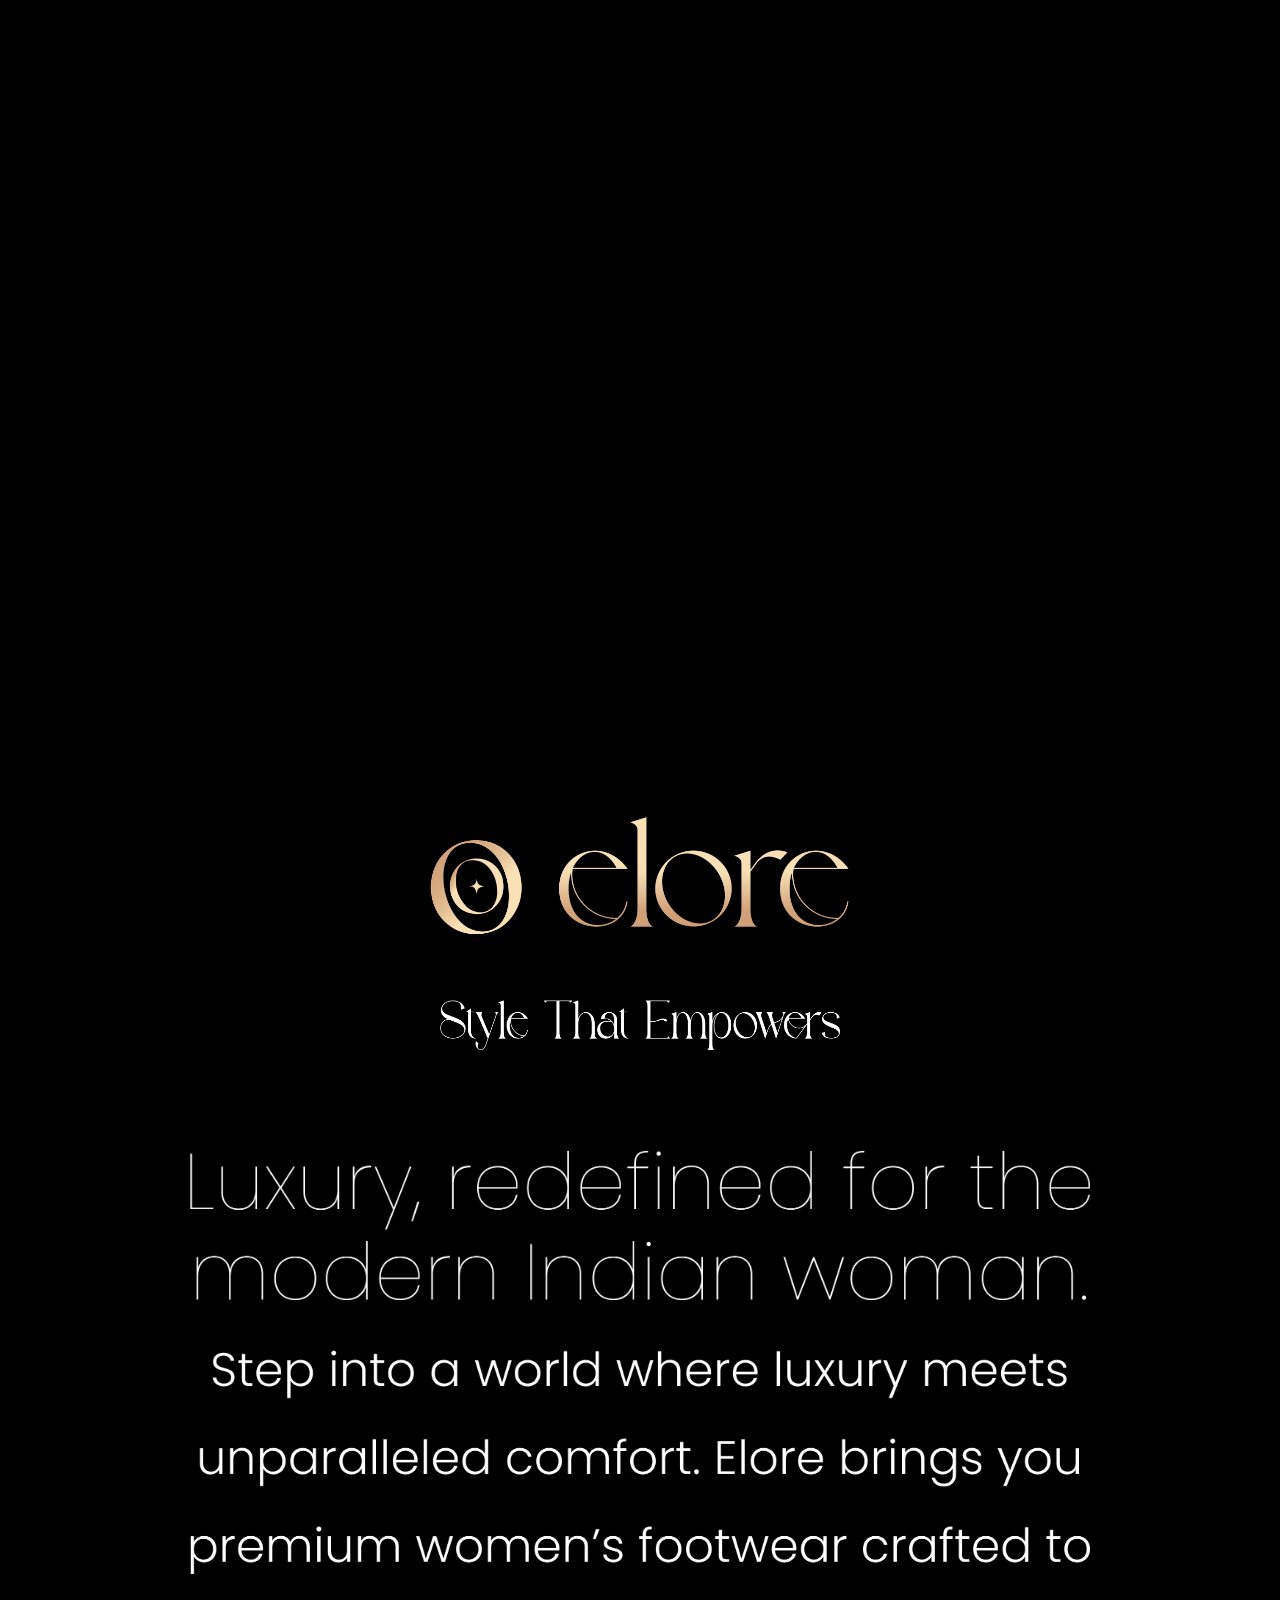
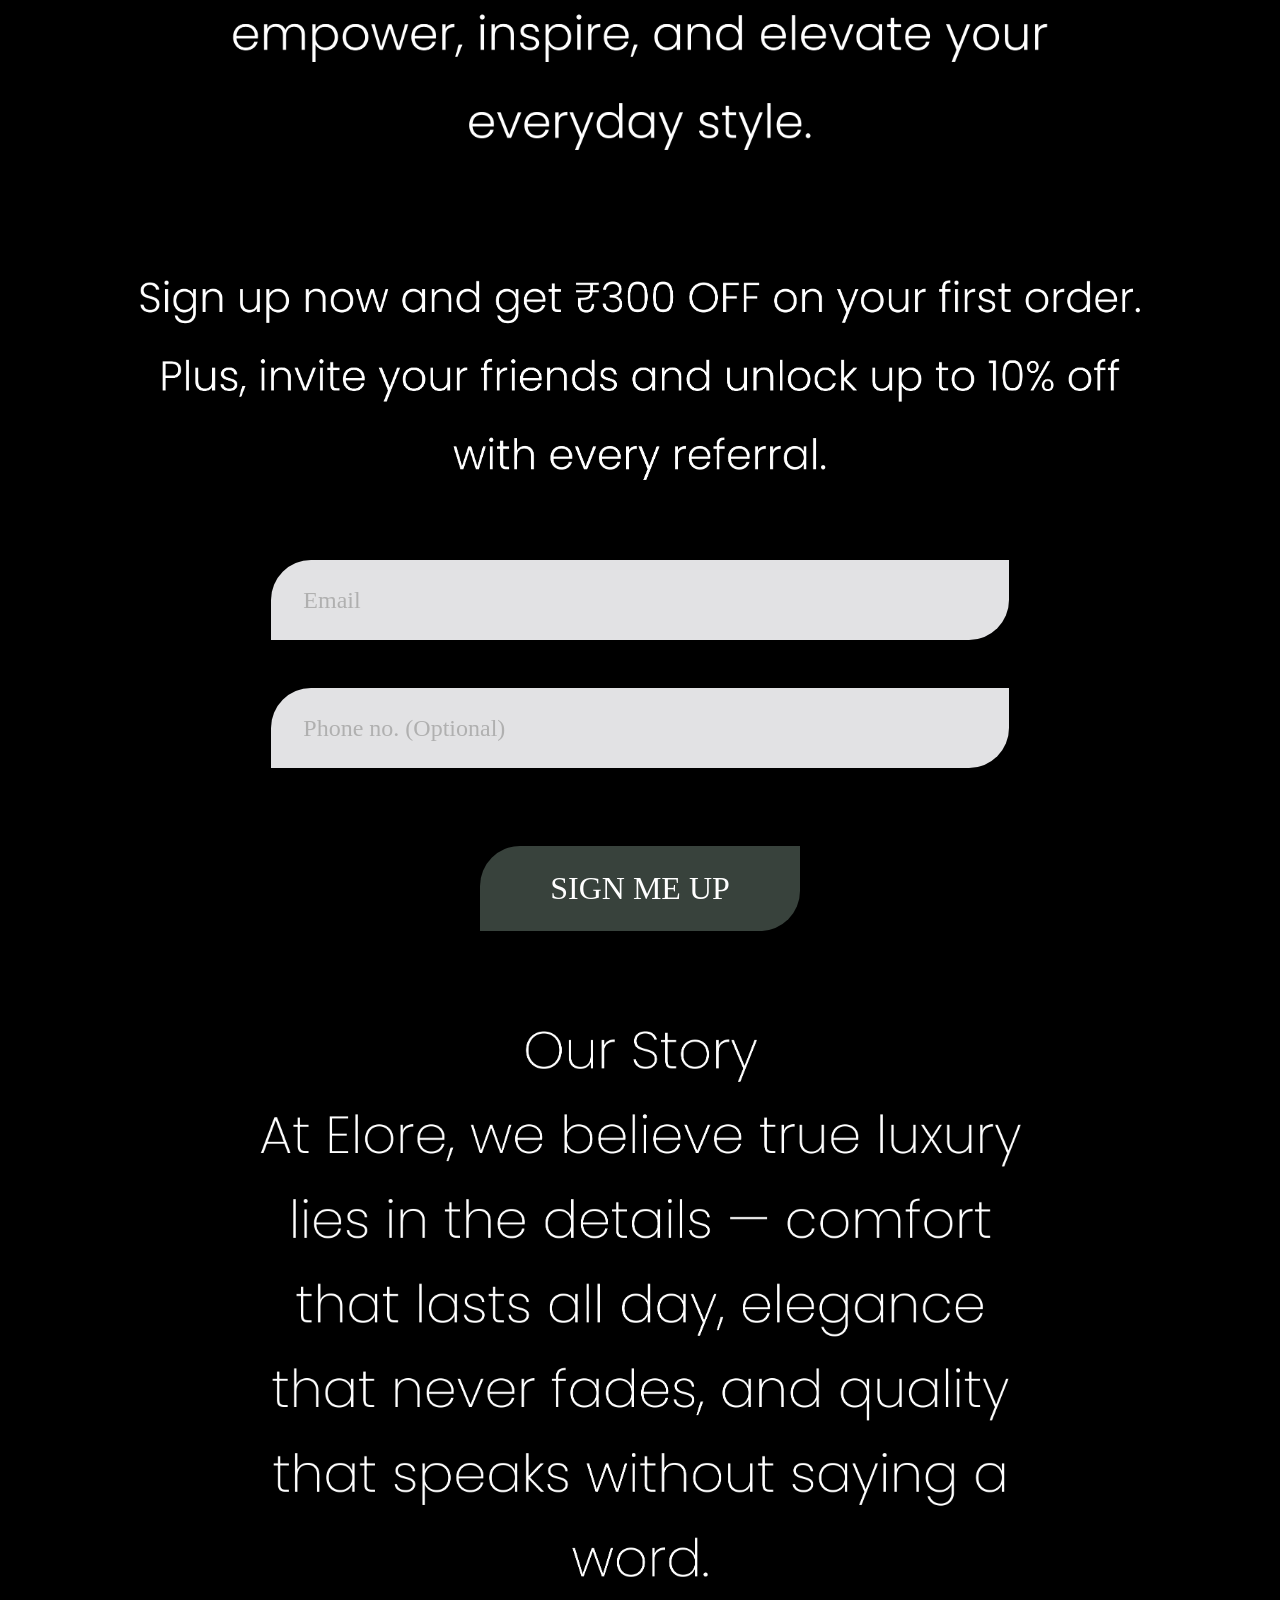
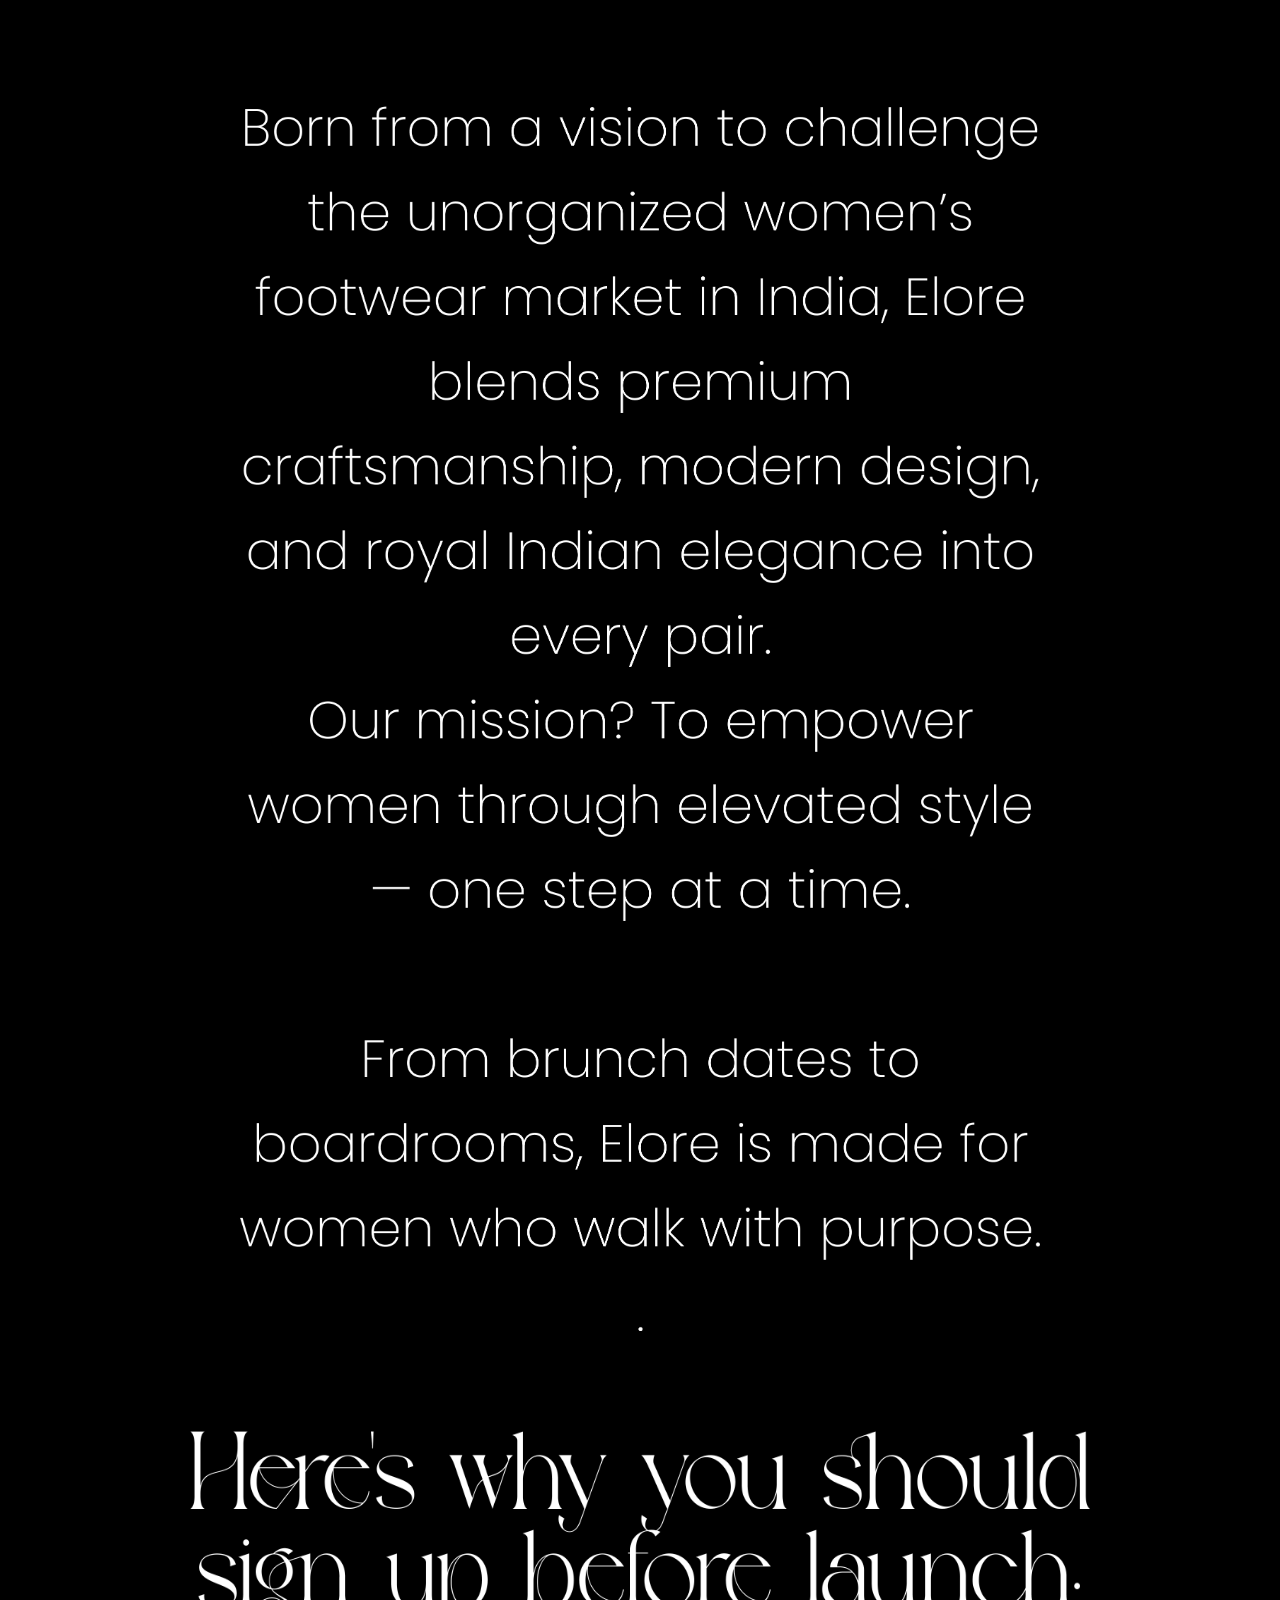
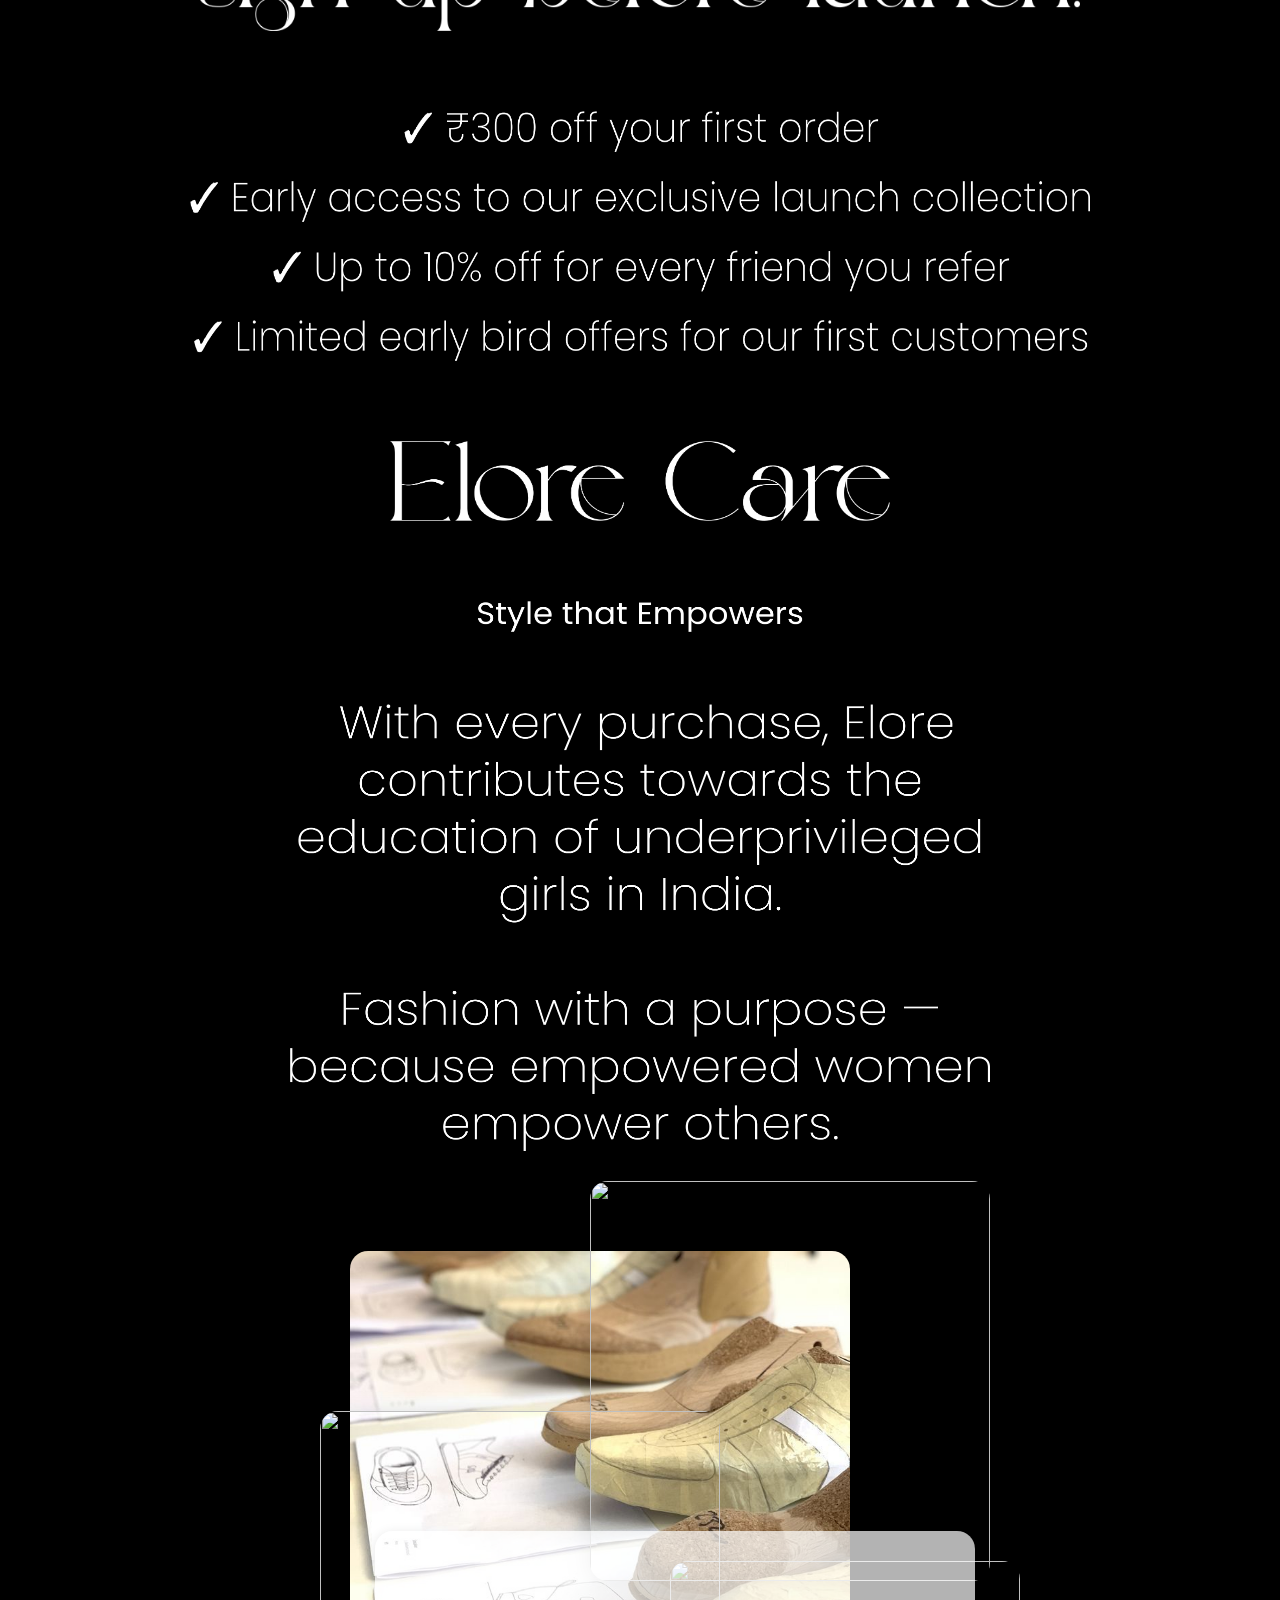
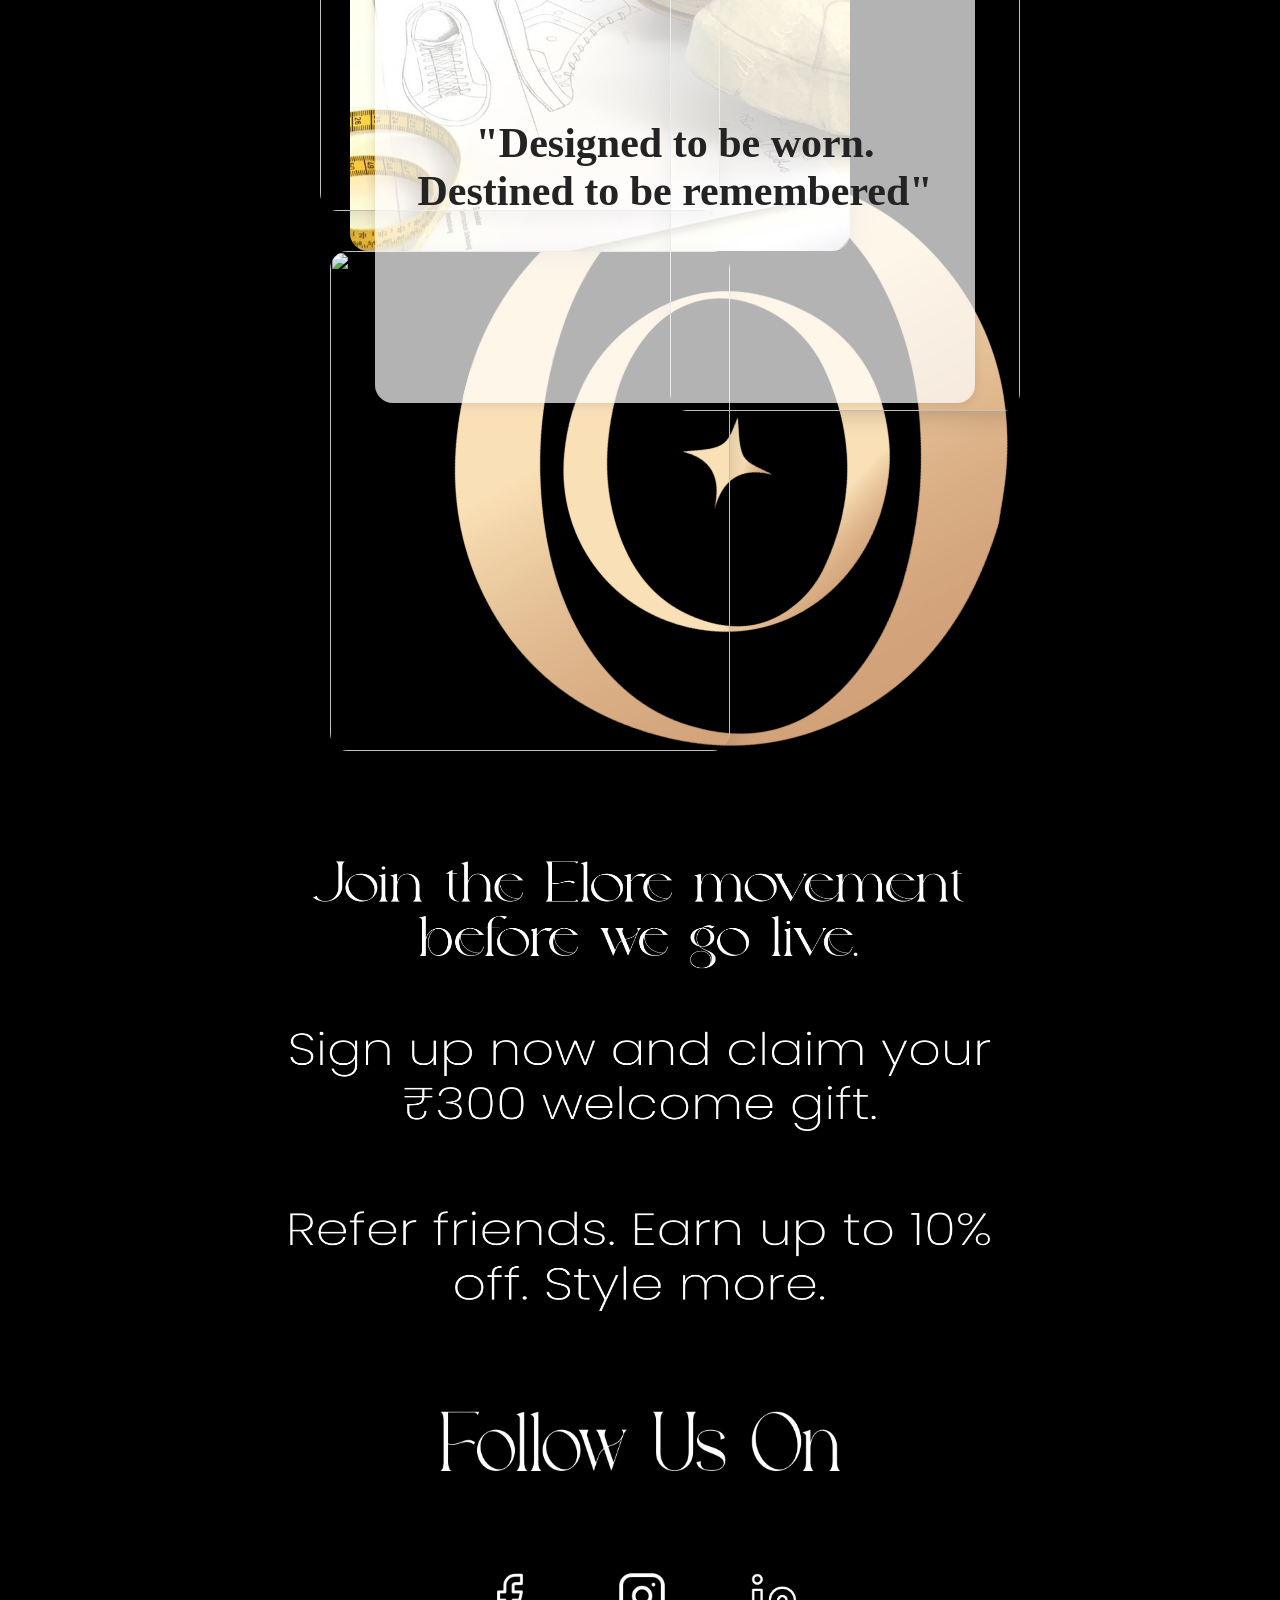
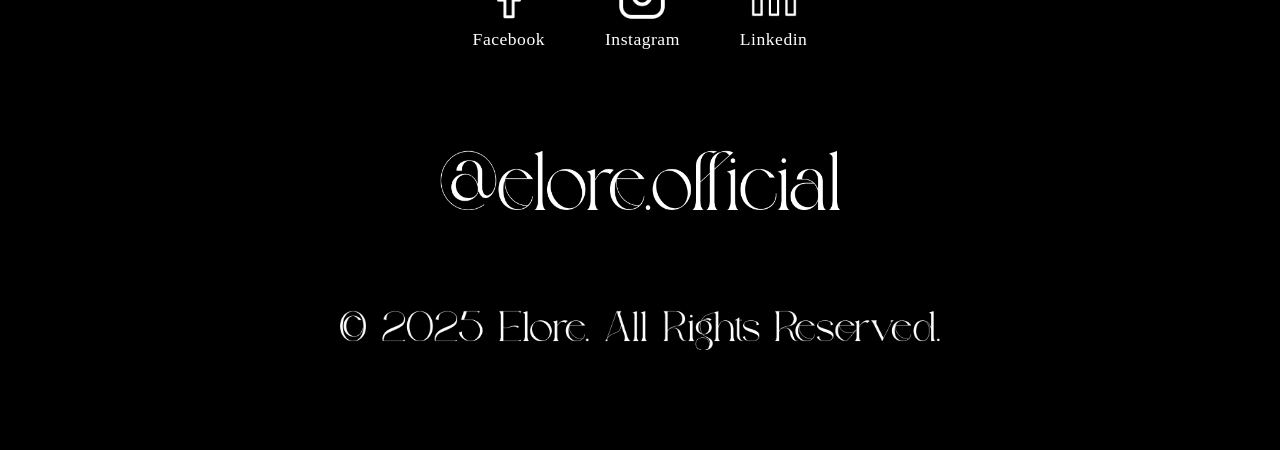
==== commit 8922054d: "Update index.html" ====
--- a/index.html
+++ b/index.html
@@ -230,12 +230,12 @@
 </div> 
 
   <img src="Welcom.png" alt="Image 1" class="center-img" style="width:-200px; height:30px; margin-top: -850px; margin-bottom: 100px;">
-    <img src="Elorr.png" alt="Image 2" class="center-img" style="width:450px; height:150px; display:block; margin-left:auto; margin-right:auto; position:relative; left:10px; top:850px;">
-
-  <img src="ss.png" alt="Image 3" class="center-img" style="width:400px; height:50px; margin-top: 900px; ">
-  <img src="gyjgyj.png" alt="Image 5" class="center-img" style="width:700px; height:100px; margin-top: 200px">
-  <img src="Step into.png" alt="Image 6" class="center-img" style="width:800px; height:300px; margin-top: -200px; left: 0px; position: relative;">
-  <img src="sign up now.png" alt="Image 7" class="center-img" style="width:800px; height:150px; margin-top: 300px;">
+    <img src="Elorr.png" alt="Image 2" class="center-img" style="width:450px; height:150px; display:block; margin-left:auto; margin-right:auto; position:relative; left:10px; top:800px;">
+
+  <img src="ss.png" alt="Image 3" class="center-img" style="width:400px; height:50px; margin-top: 850px; ">
+  <img src="gyjgyj.png" alt="Image 5" class="center-img" style="width:900px; height:150px; margin-top: 100px">
+  <img src="Step into.png" alt="Image 6" class="center-img" style="width:900px; height:400px; margin-top: -200px; left: 0px; position: relative;">
+  <img src="sign up now.png" alt="Image 7" class="center-img" style="width:1000px; height:200px; margin-top: 300px;">
 
   <!-- Signup Form (no Firebase/Supabase JS) -->
 <div class="signup-form-container">
@@ -247,7 +247,7 @@
     id="signup-email"
     placeholder="Email"
     required
-    style="width: 60%; height: 60px; margin-bottom: 48px; border-radius: 40px 0 40px 0; font-size: 1.5rem;" 
+    style="width: 90%; height: 80px; margin-bottom: 48px; border-radius: 40px 0 40px 0; font-size: 1.5rem;" 
   >
   <input
     type="tel"
@@ -255,9 +255,9 @@
     class="signup-input"
     id="signup-phone"
     placeholder="Phone no. (Optional)"
-    style="width: 60%; height: 60px ; margin-bottom: 48px;border-radius: 40px 0 40px 0; font-size: 1.5rem;"
+    style="width: 90%; height: 80px ; margin-bottom: 48px;border-radius: 40px 0 40px 0; font-size: 1.5rem;"
   >
-  <button type="submit" class="signup-btn" style="border-radius: 40px 0 40px 0; font-size: 1.8rem;">SIGN ME UP</button>
+  <button type="submit" class="signup-btn" style="border-radius: 40px 0 40px 0; font-size: 2.0rem;">SIGN ME UP</button>
 </form>
 <!-- Removed duplicate form submit handler to prevent double submission -->
 </div>
@@ -339,11 +339,11 @@
   }
 </style>
 
-  <img src="Our story.png" alt="Image 8" class="center-img" style="width:700px; height:1400px; margin-top: 100px; margin-bottom: 100px;">
-  <img src="Heres why.png" alt="Image 9" class="center-img" style="width:700px; height:150px;">
-  <img src="300.png" alt="Image 9" class="center-img" style="width:800px; height:200px;">
-  <img src="Elore care.png" alt="Image 9" class="center-img" style="width:400px; height:60px;">
-  <img src="Style that.png" alt="Image 9" class="center-img" style="width:600px; height:500px;">
+  <img src="Our story.png" alt="Image 8" class="center-img" style="width:800px; height:1900px; margin-top: 100px; margin-bottom: 100px;">
+  <img src="Heres why.png" alt="Image 9" class="center-img" style="width:900px; height:200px;">
+  <img src="300.png" alt="Image 9" class="center-img" style="width:900px; height:250px;">
+  <img src="Elore care.png" alt="Image 9" class="center-img" style="width:500px; height:80px;">
+  <img src="Style that.png" alt="Image 9" class="center-img" style="width:700px; height:550px;">
 
   <div class="gallery-container">
     <img src="elor logo.png" class="gallery-img img7" alt="">
@@ -365,8 +365,8 @@
     });
   </script>
 
-  <img src="Join the elore.png" alt="Image 9" class="center-img" style="width:500px; height:200px; margin-top: 150px">
-  <img src="Refer friend.png" alt="Image 9" class="center-img" style="width:500px; height:80px;">
+  <img src="Join the elore.png" alt="Image 9" class="center-img" style="width:700px; height:270px; margin-top: 150px">
+  <img src="Refer friend.png" alt="Image 9" class="center-img" style="width:700px; height:100px;">
   <img src="Follow us.png" alt="img 10" class="center-img" style="width:400px; height:60px; margin-top: 100px; margin-bottom: 100px;">
   <div class="social-links">
     <a href="https://www.facebook.com/profile.php?id=61577851531873&sk=about" target="_blank" class="social-btn">
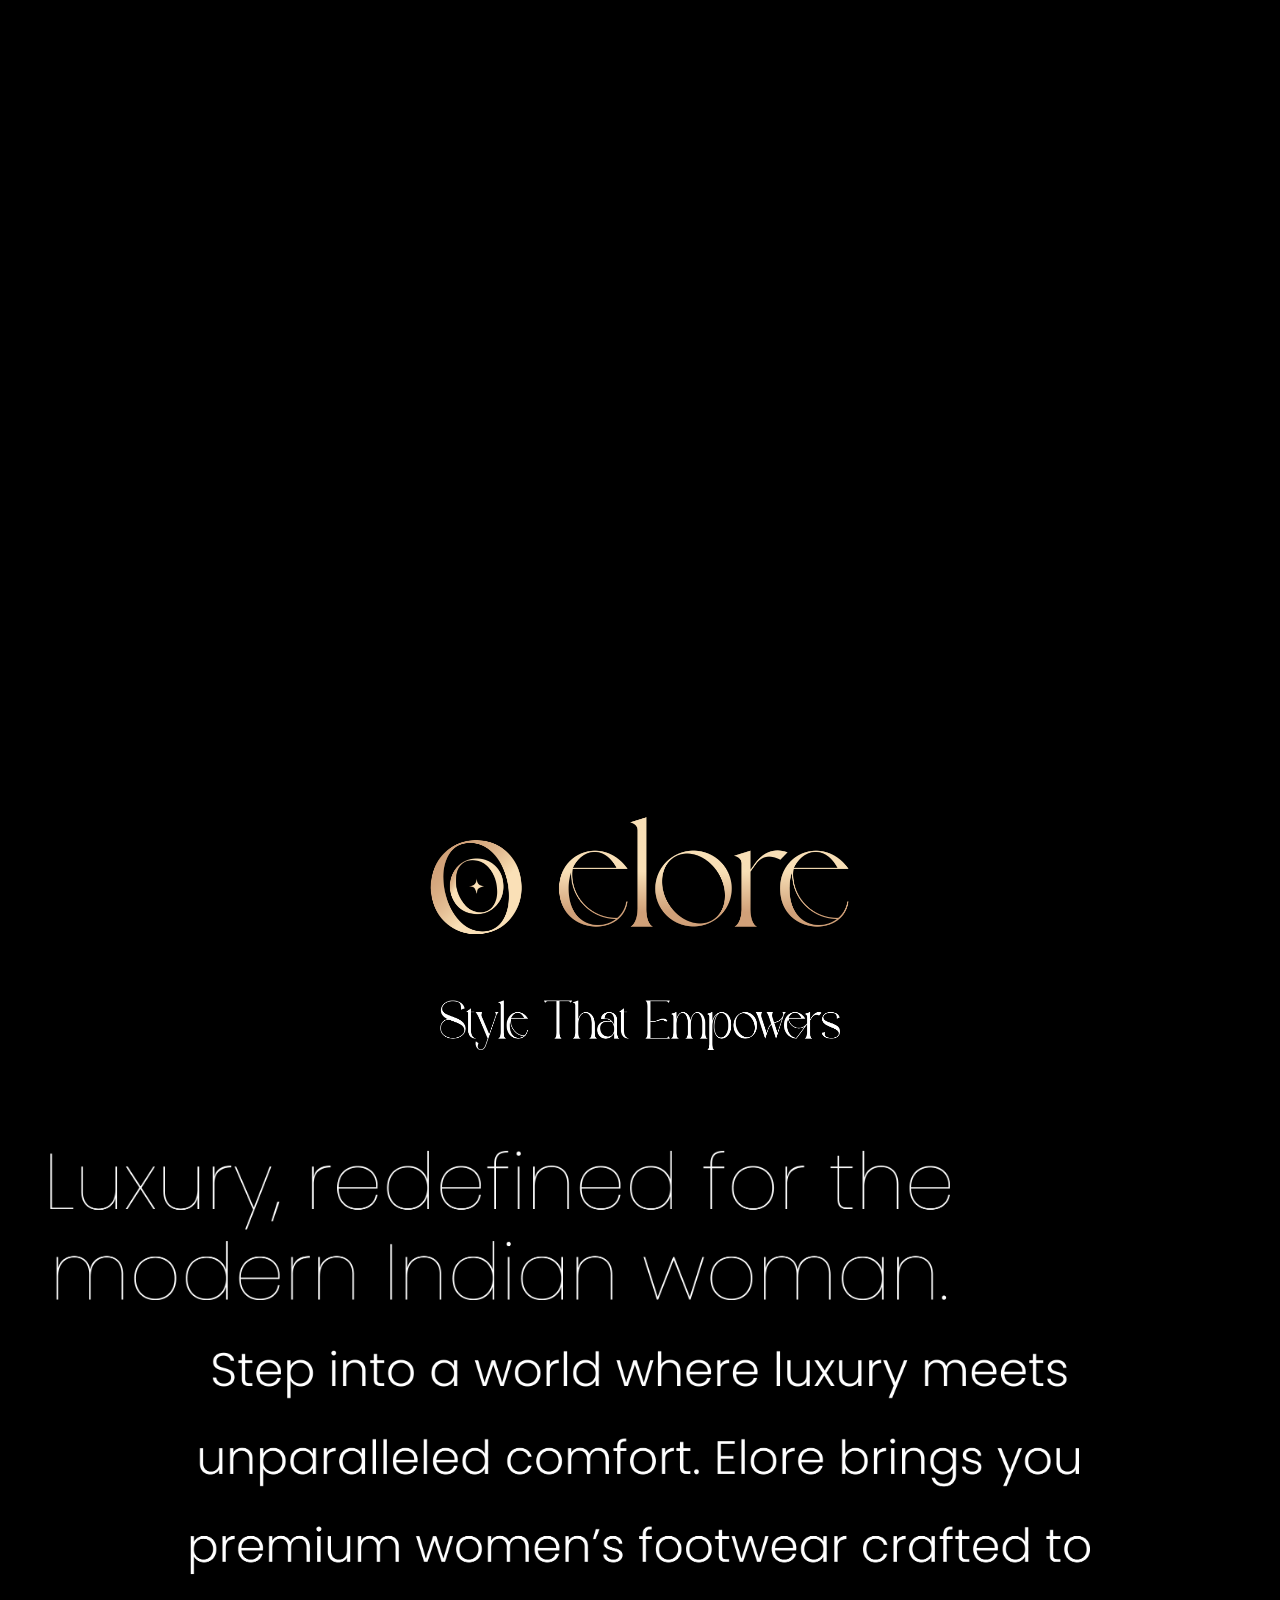
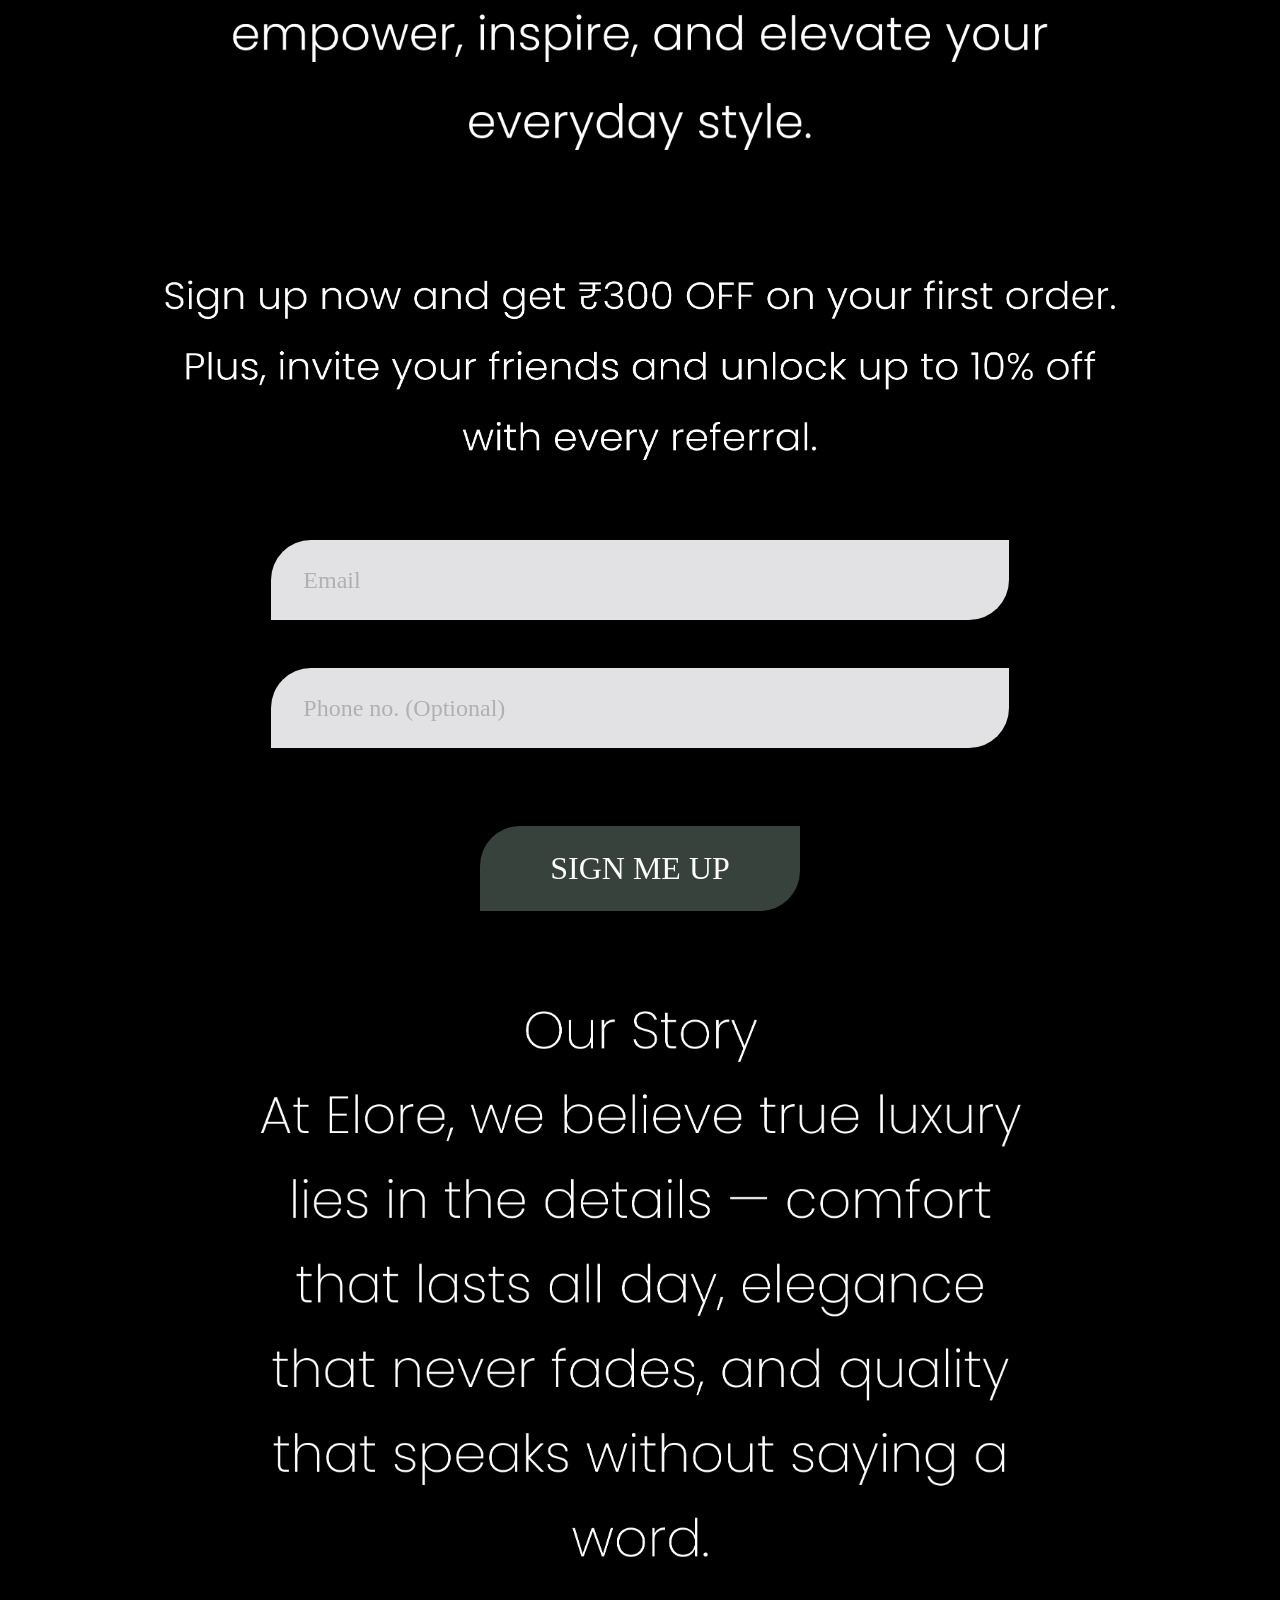
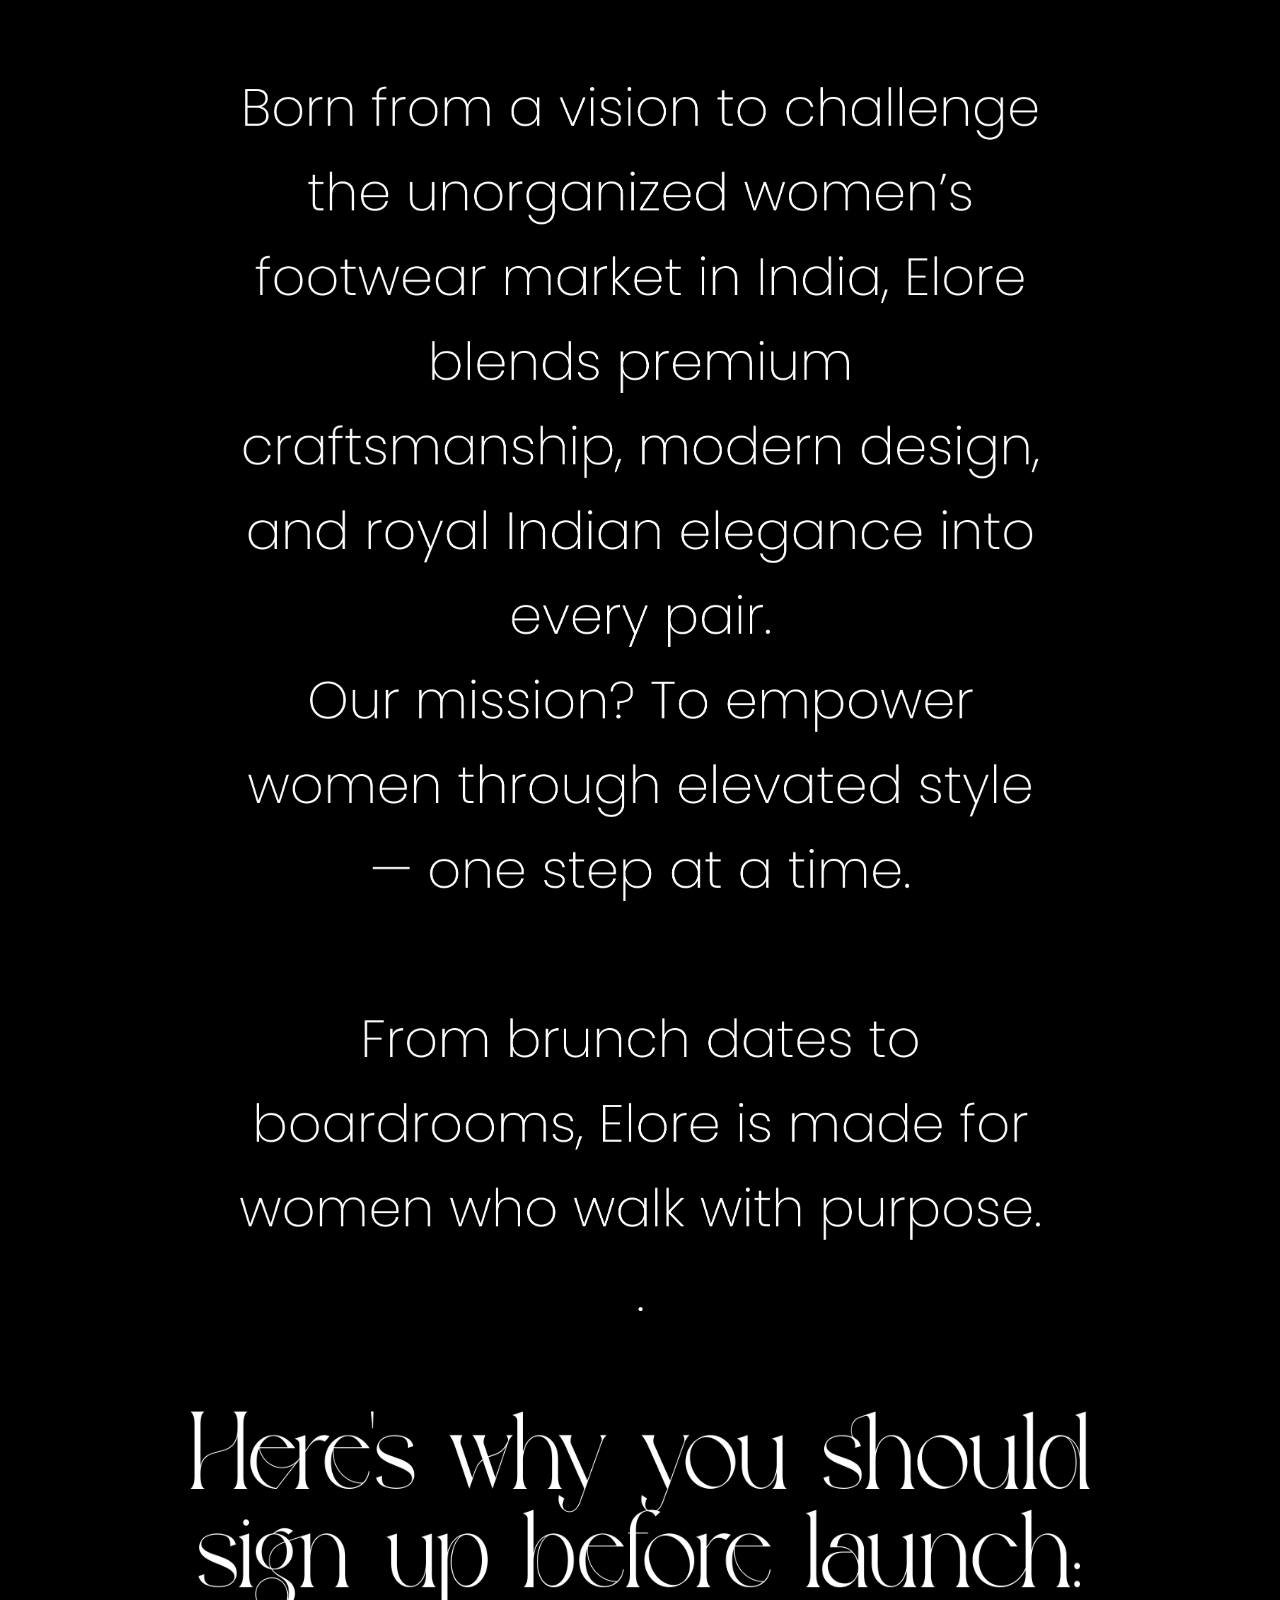
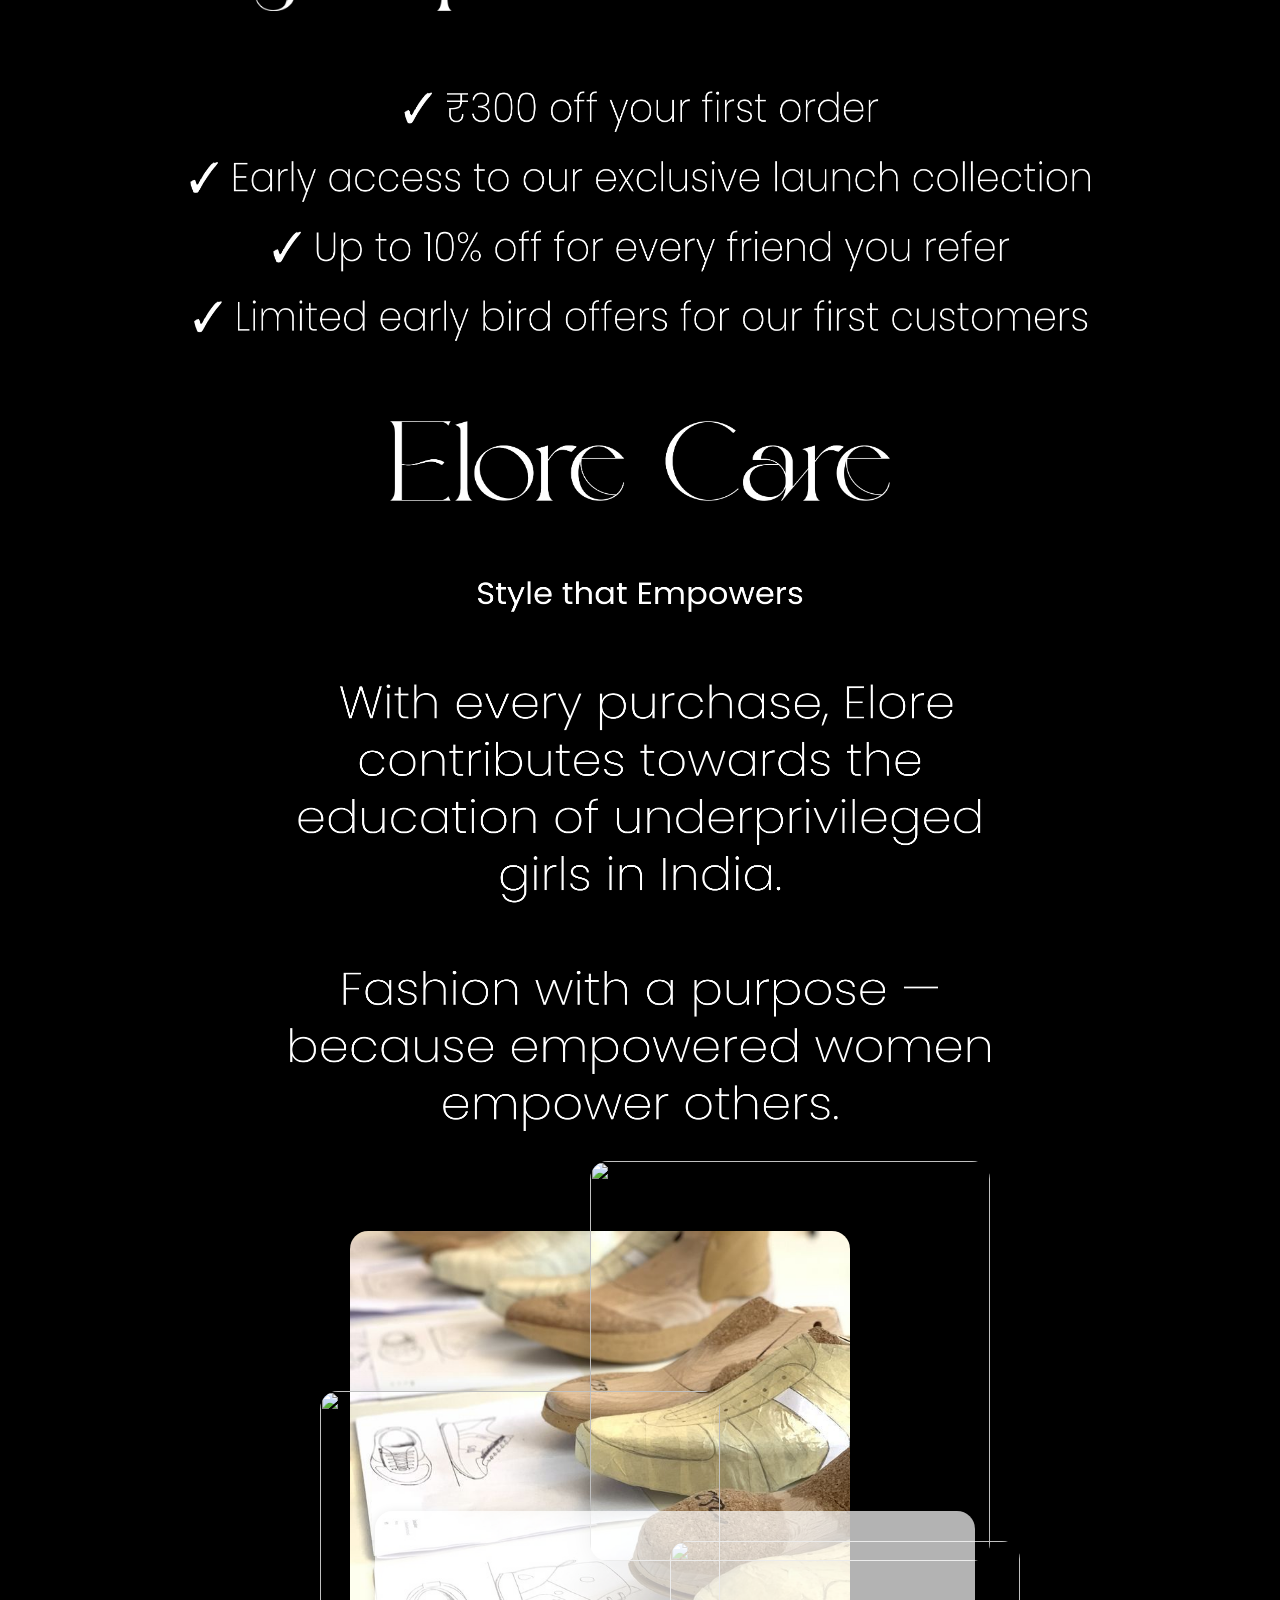
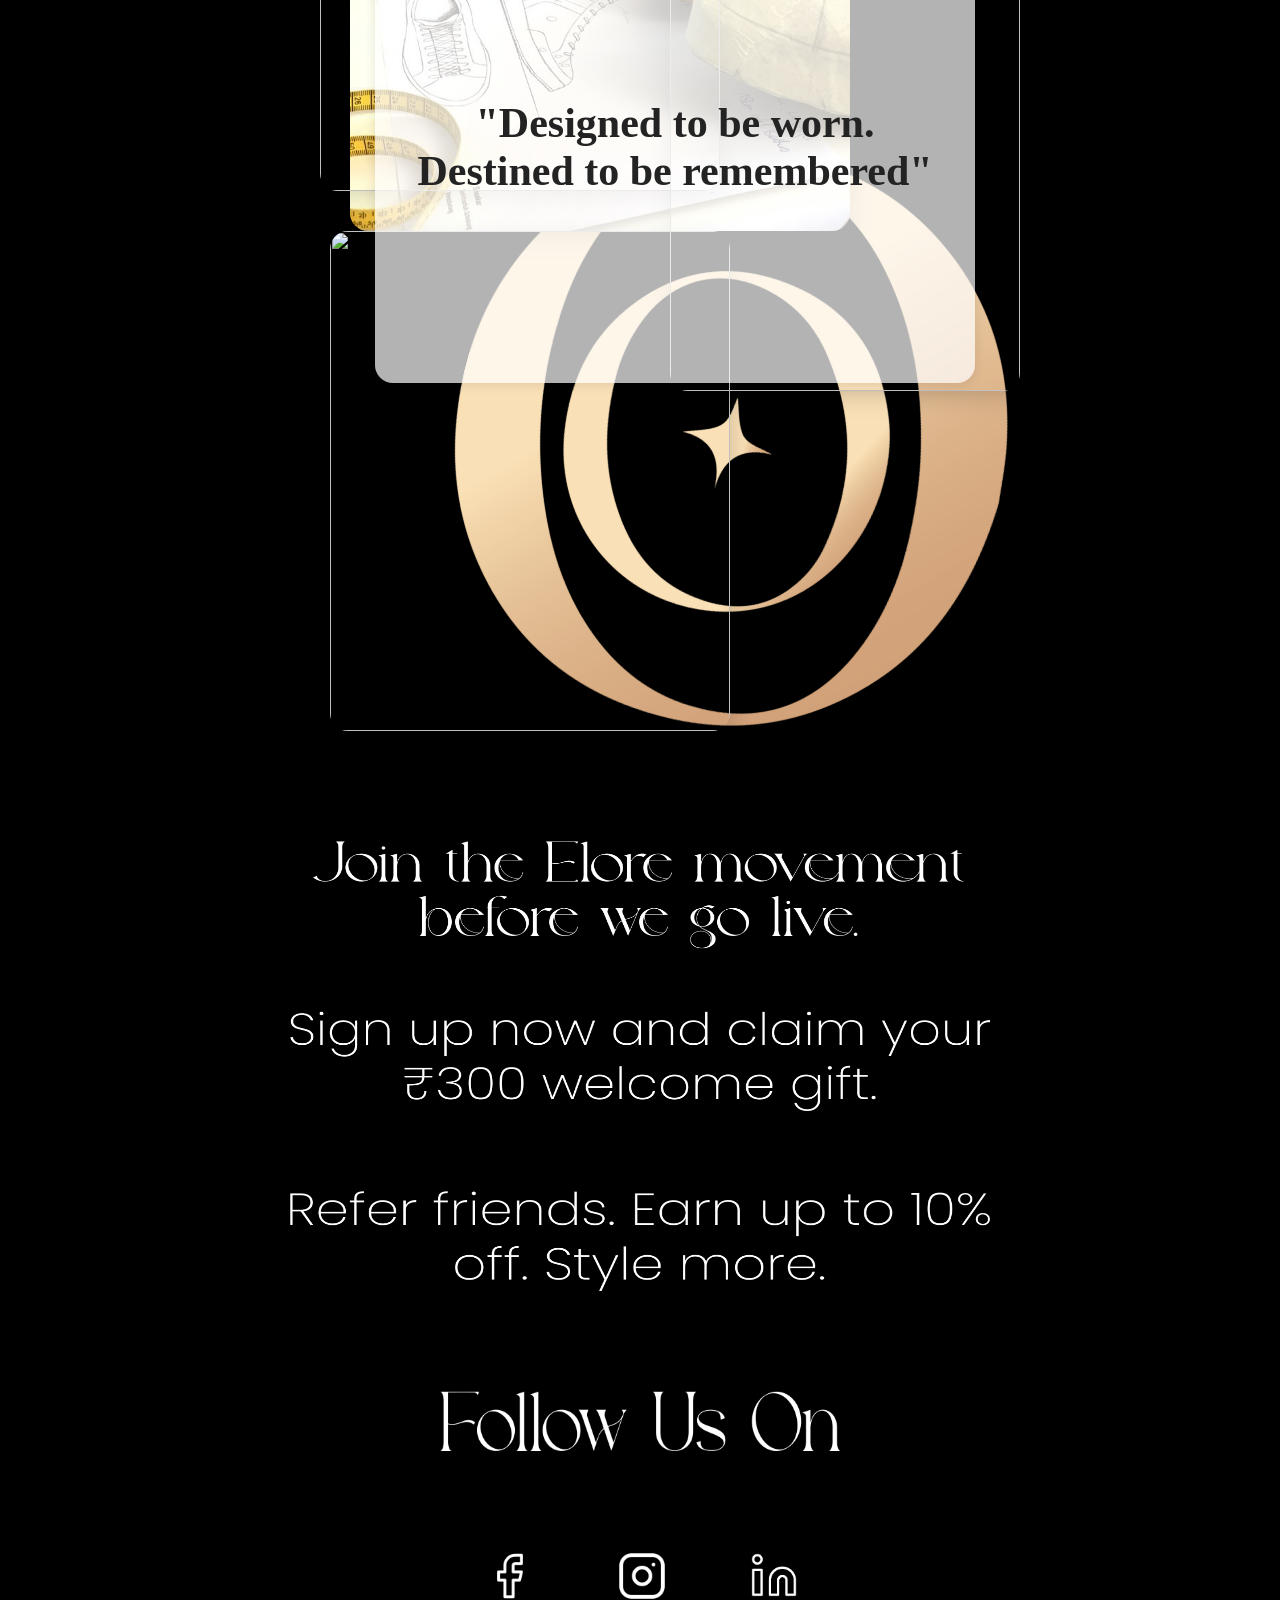
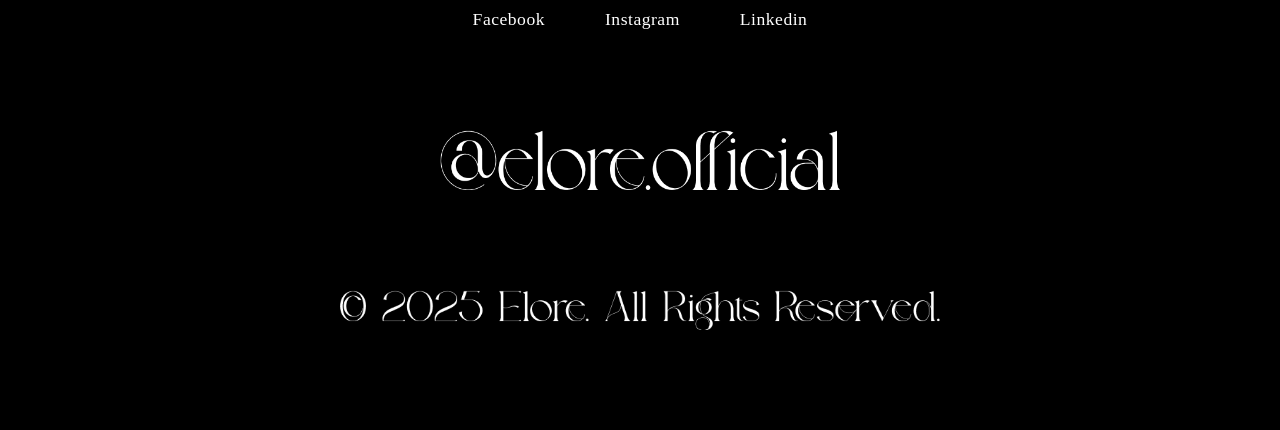
==== commit 6c8713fc: "Update index.html" ====
--- a/index.html
+++ b/index.html
@@ -233,9 +233,9 @@
     <img src="Elorr.png" alt="Image 2" class="center-img" style="width:450px; height:150px; display:block; margin-left:auto; margin-right:auto; position:relative; left:10px; top:800px;">
 
   <img src="ss.png" alt="Image 3" class="center-img" style="width:400px; height:50px; margin-top: 850px; ">
-  <img src="gyjgyj.png" alt="Image 5" class="center-img" style="width:900px; height:150px; margin-top: 100px">
+  <img src="gyjgyj.png" alt="Image 5" class="center-img" style="width:900px; height:150px; margin-top: 100px; margin-left: 50px" >
   <img src="Step into.png" alt="Image 6" class="center-img" style="width:900px; height:400px; margin-top: -200px; left: 0px; position: relative;">
-  <img src="sign up now.png" alt="Image 7" class="center-img" style="width:1000px; height:200px; margin-top: 300px;">
+  <img src="sign up now.png" alt="Image 7" class="center-img" style="width:950px; height:180px; margin-top: 300px;">
 
   <!-- Signup Form (no Firebase/Supabase JS) -->
 <div class="signup-form-container">
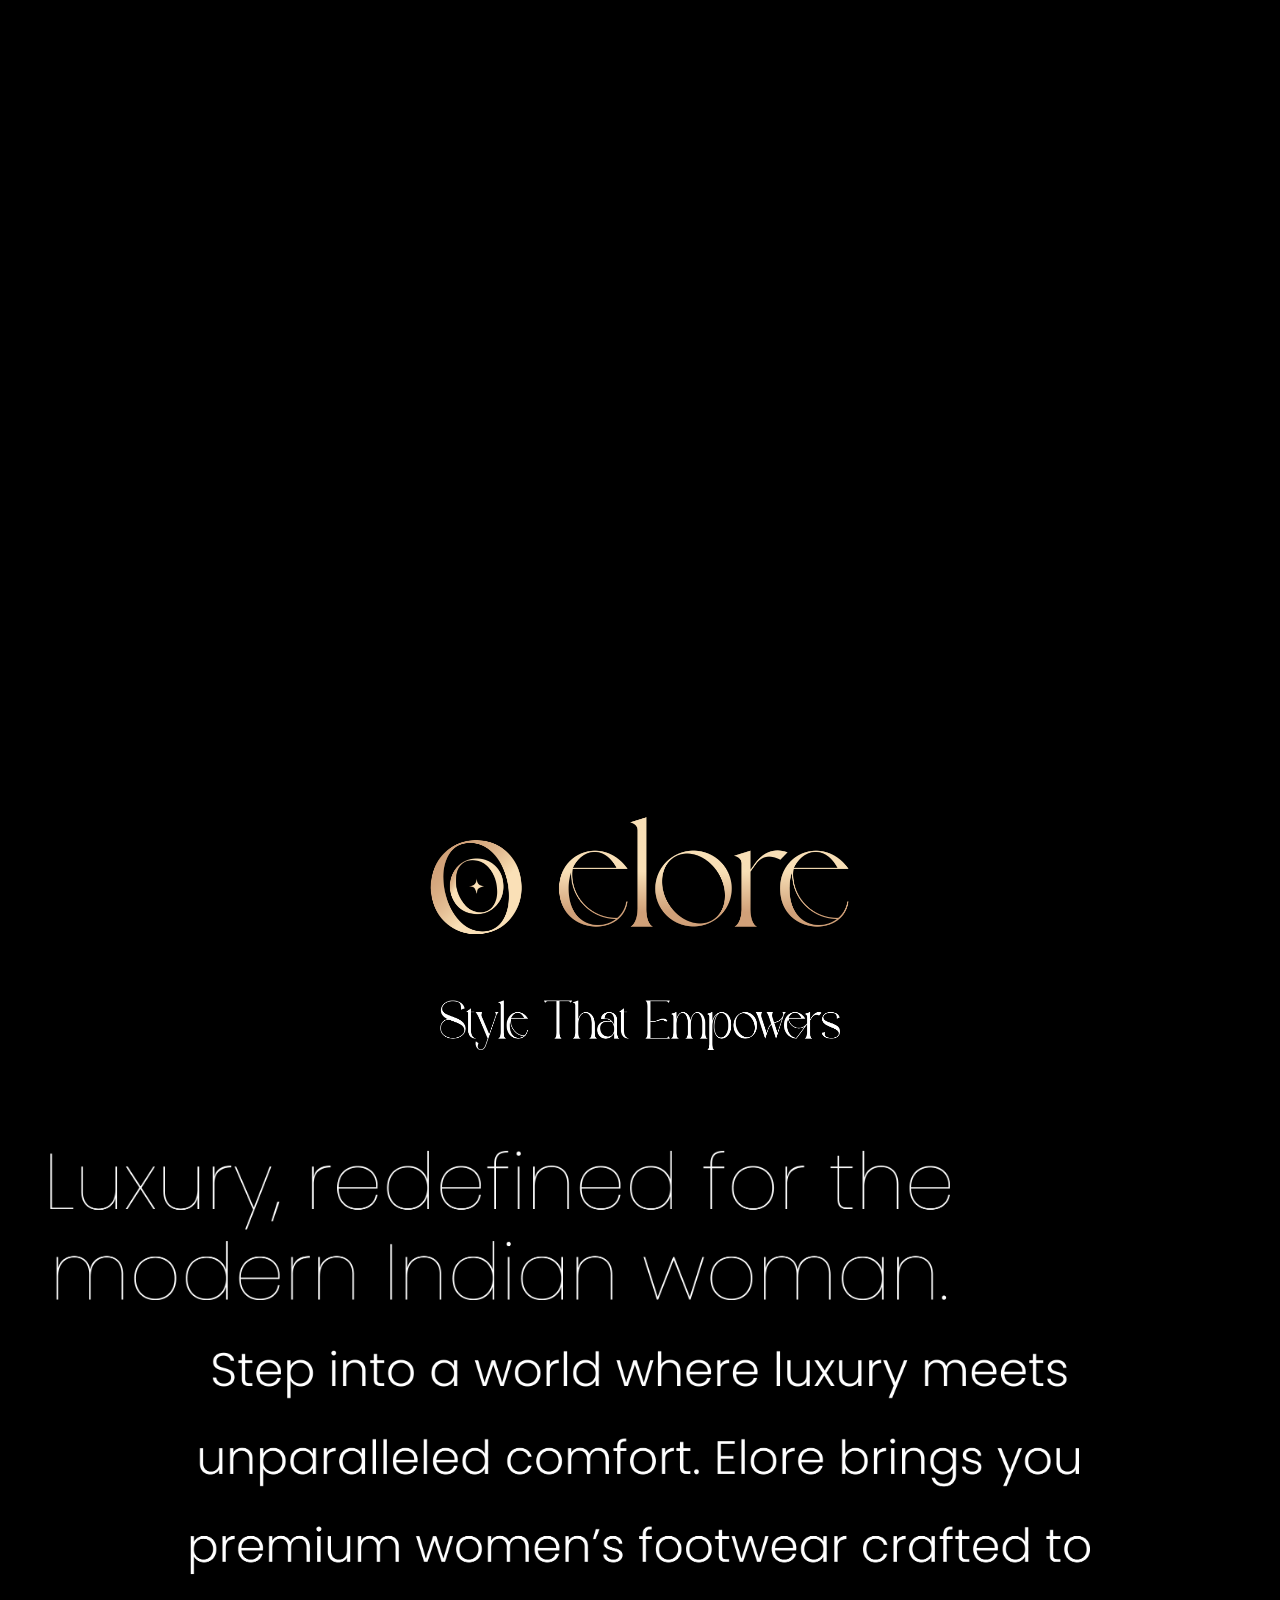
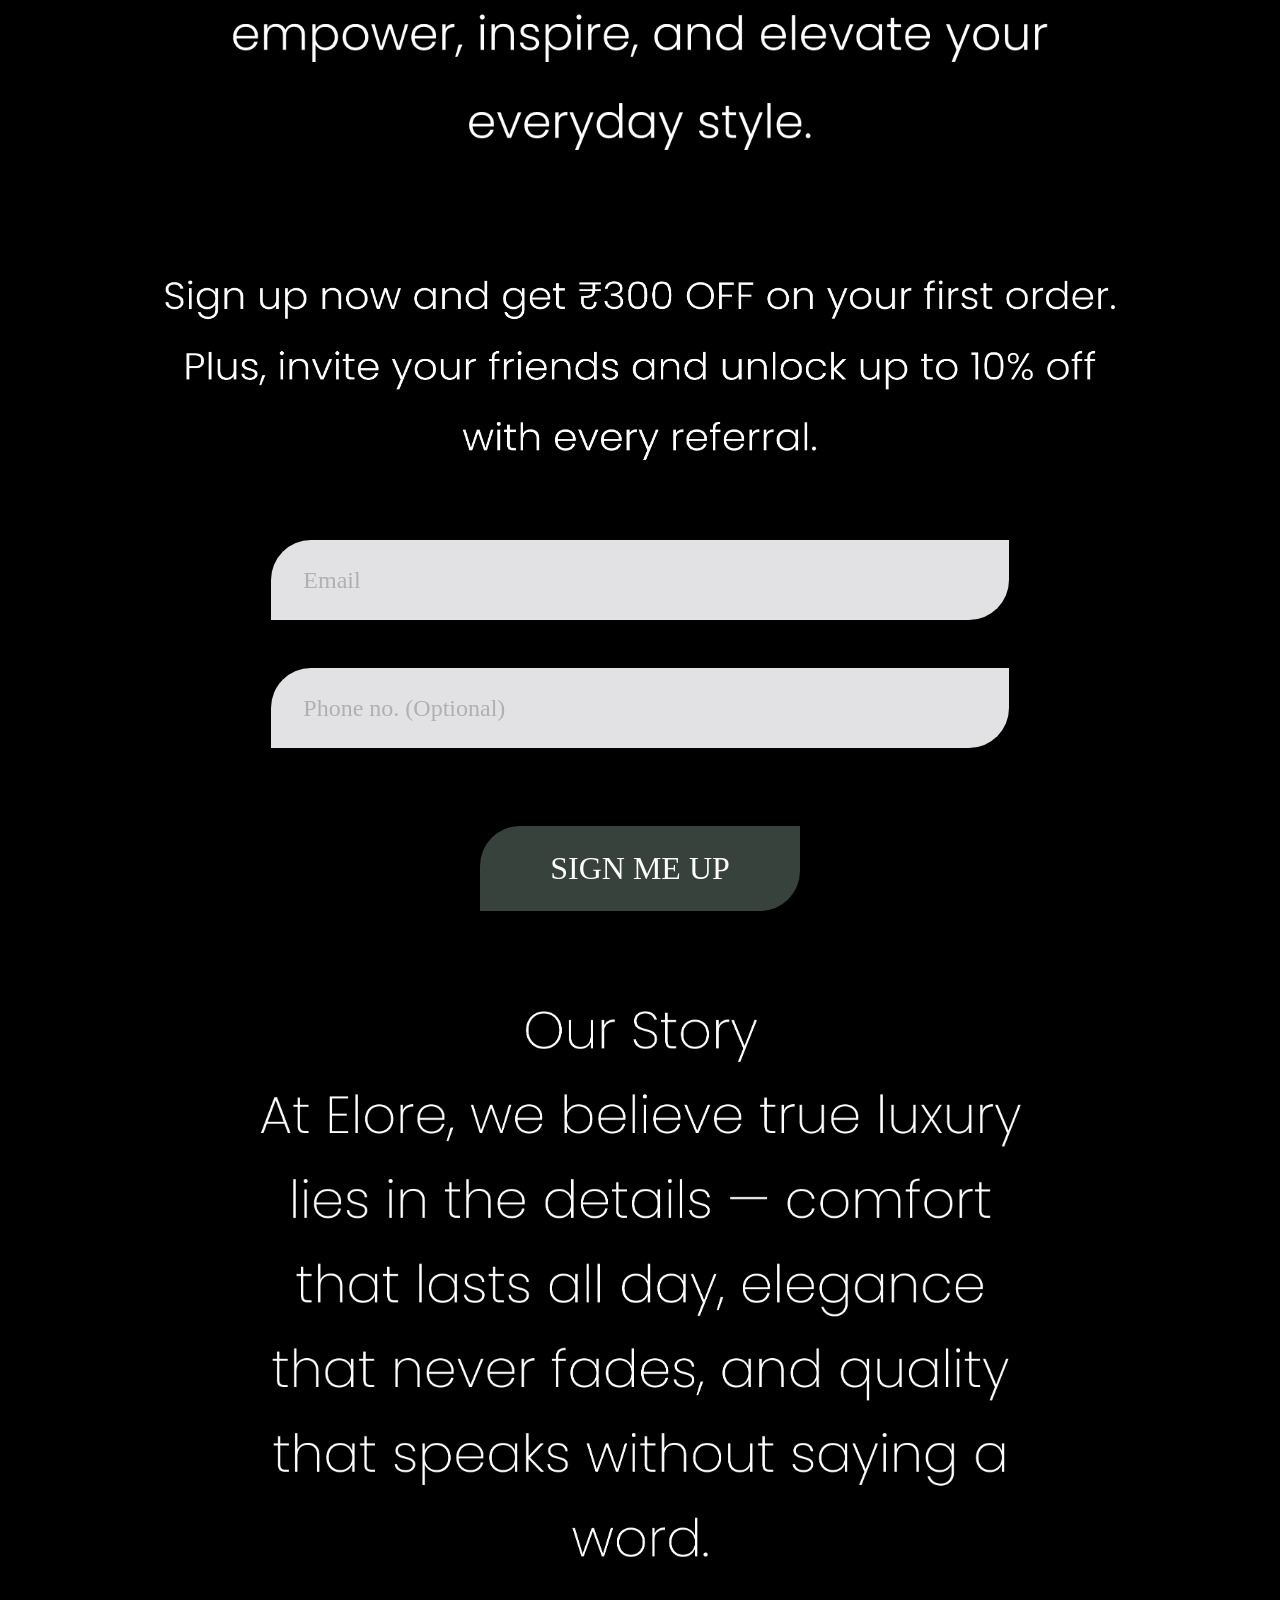
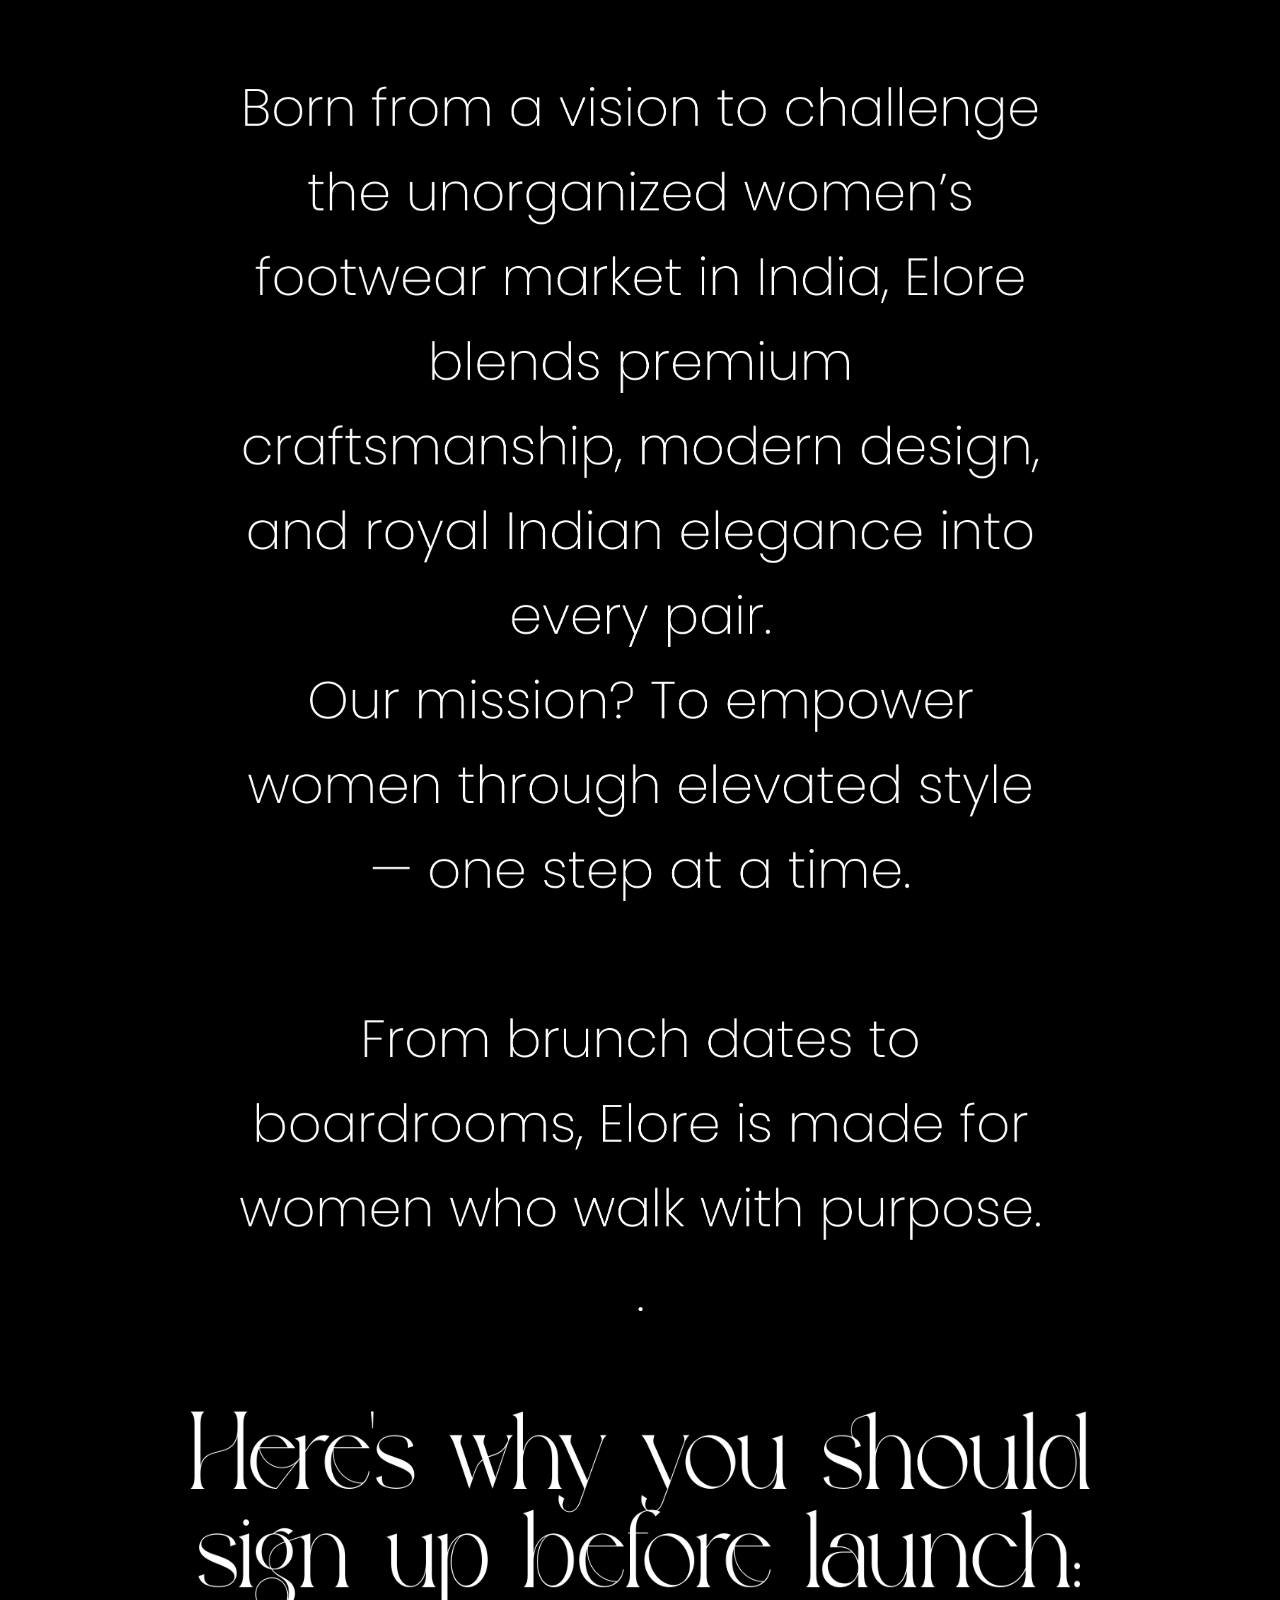
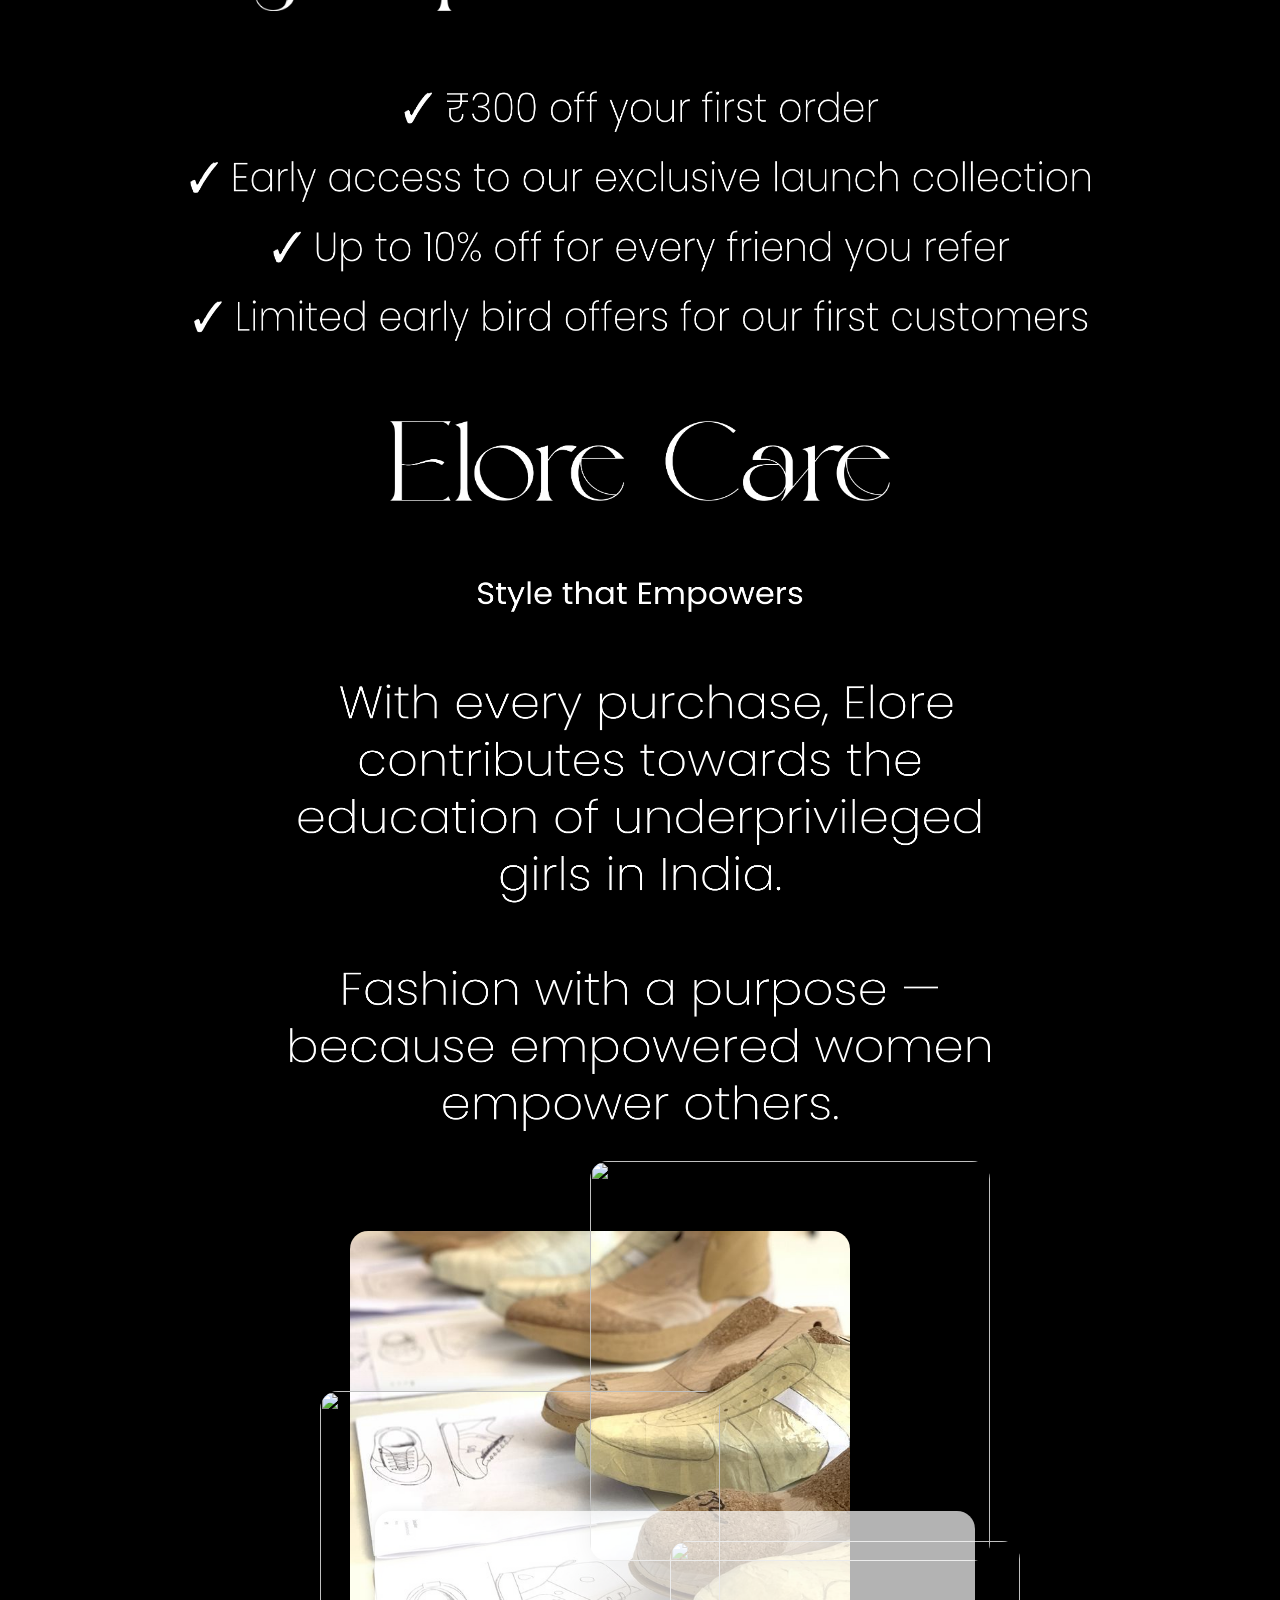
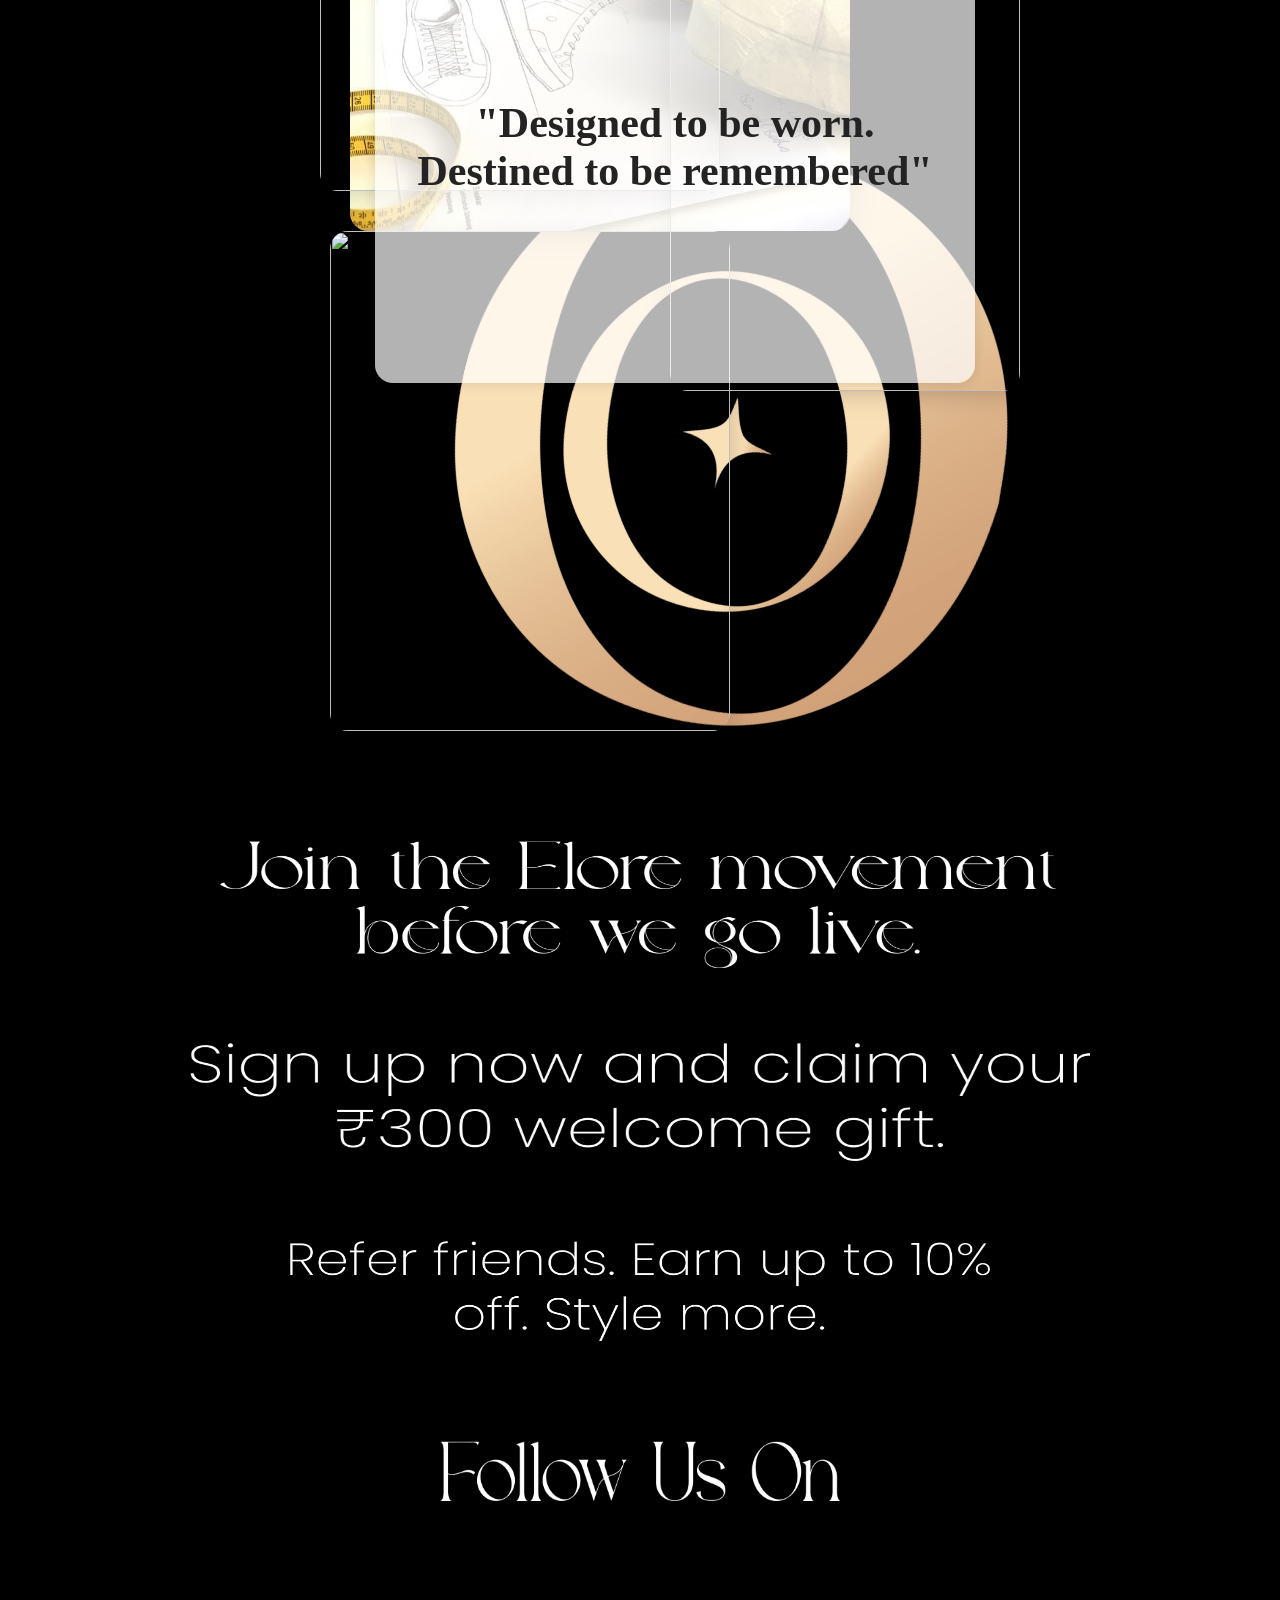
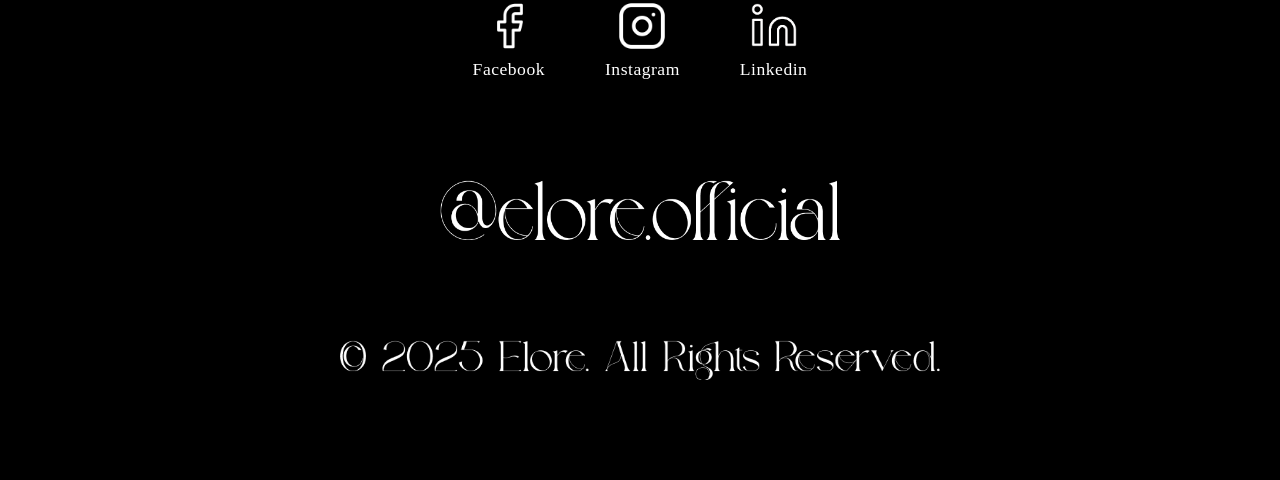
==== commit 76198011: "Update index.html" ====
--- a/index.html
+++ b/index.html
@@ -365,7 +365,7 @@
     });
   </script>
 
-  <img src="Join the elore.png" alt="Image 9" class="center-img" style="width:700px; height:270px; margin-top: 150px">
+  <img src="Join the elore.png" alt="Image 9" class="center-img" style="width:900px; height:320px; margin-top: 150px">
   <img src="Refer friend.png" alt="Image 9" class="center-img" style="width:700px; height:100px;">
   <img src="Follow us.png" alt="img 10" class="center-img" style="width:400px; height:60px; margin-top: 100px; margin-bottom: 100px;">
   <div class="social-links">
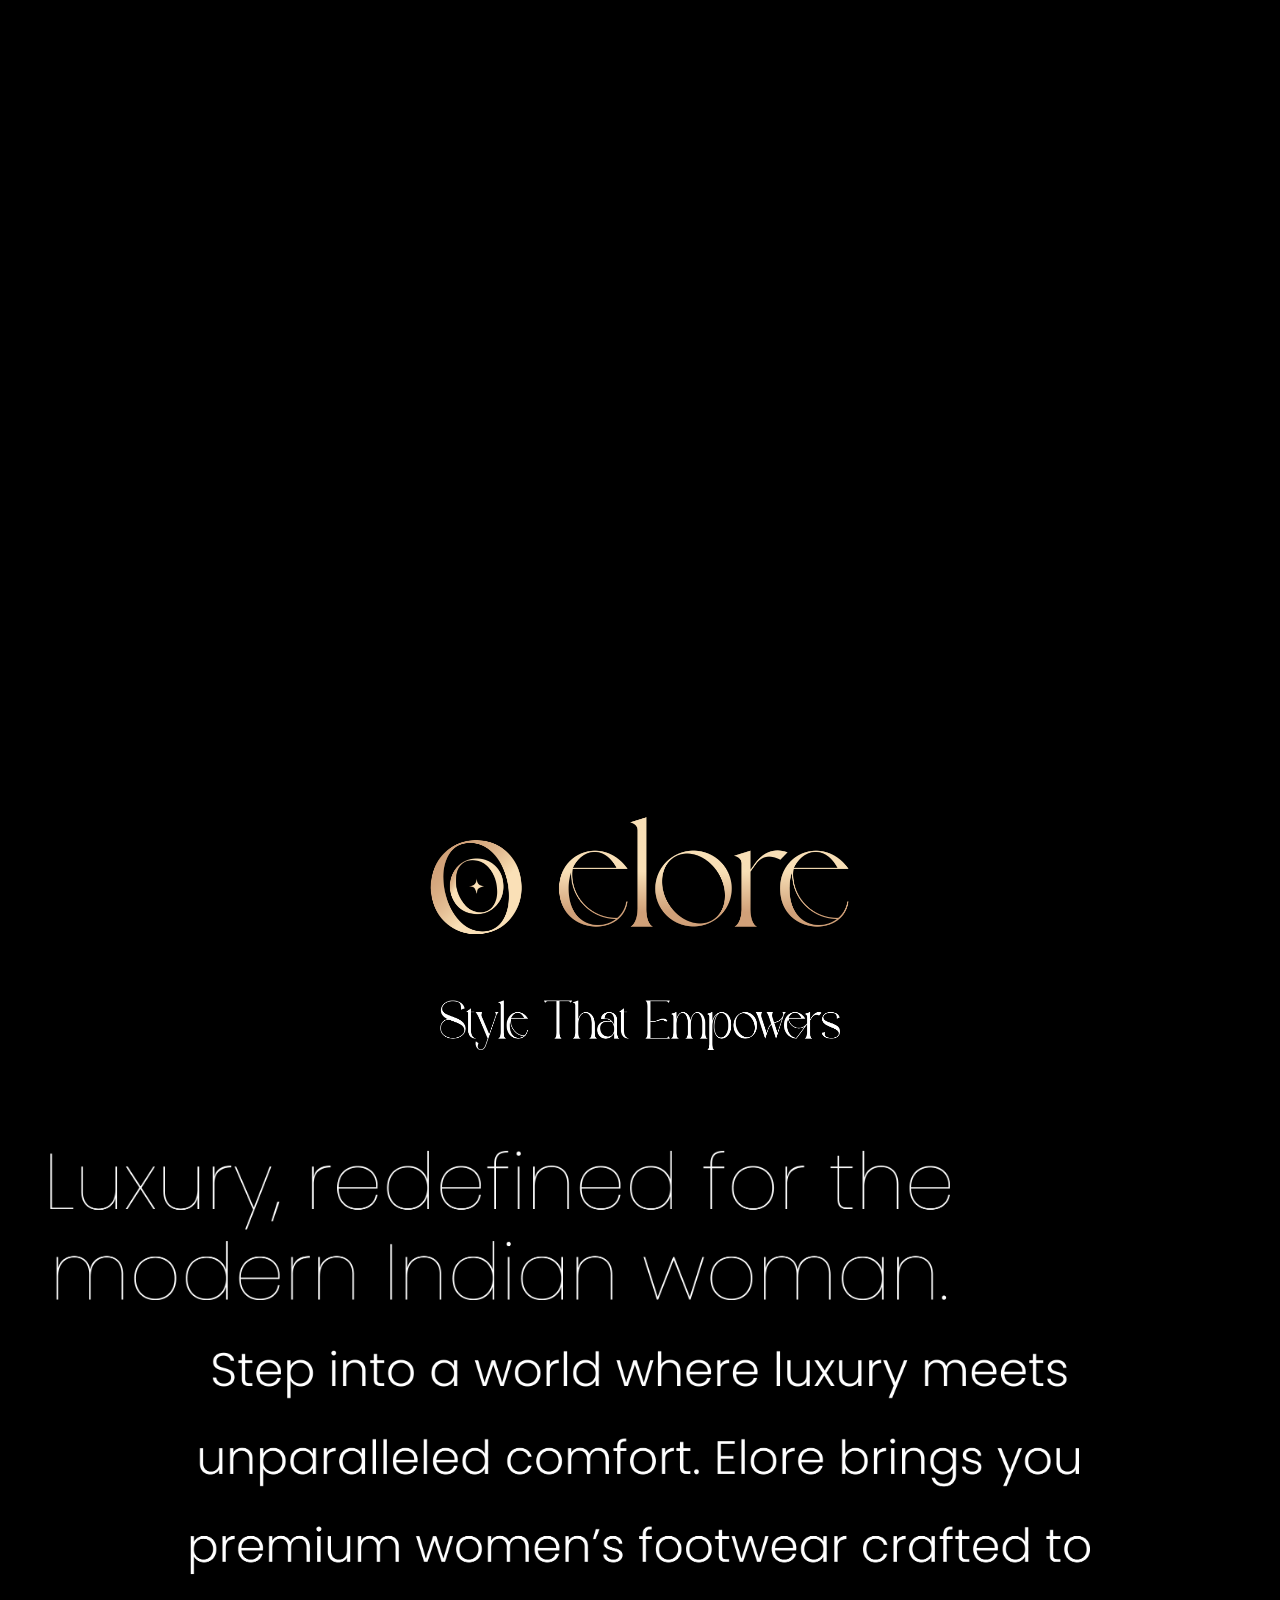
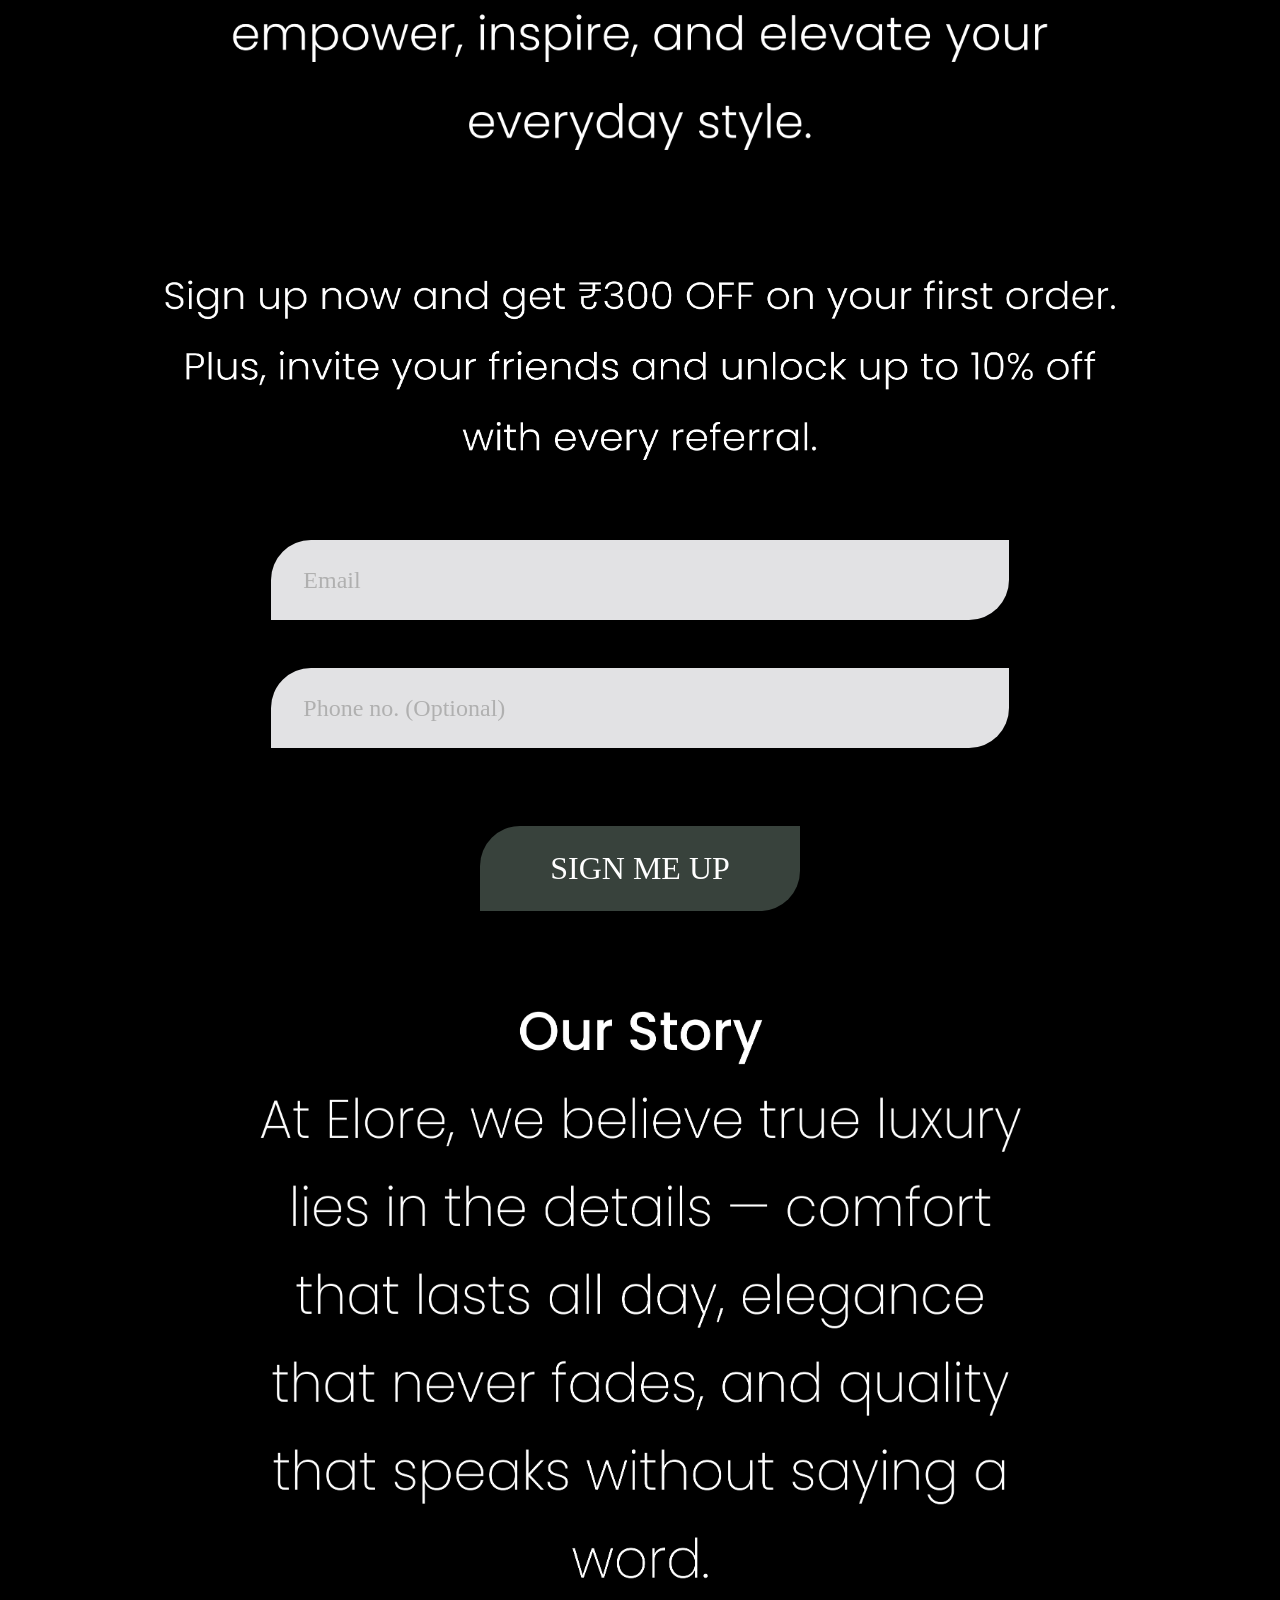
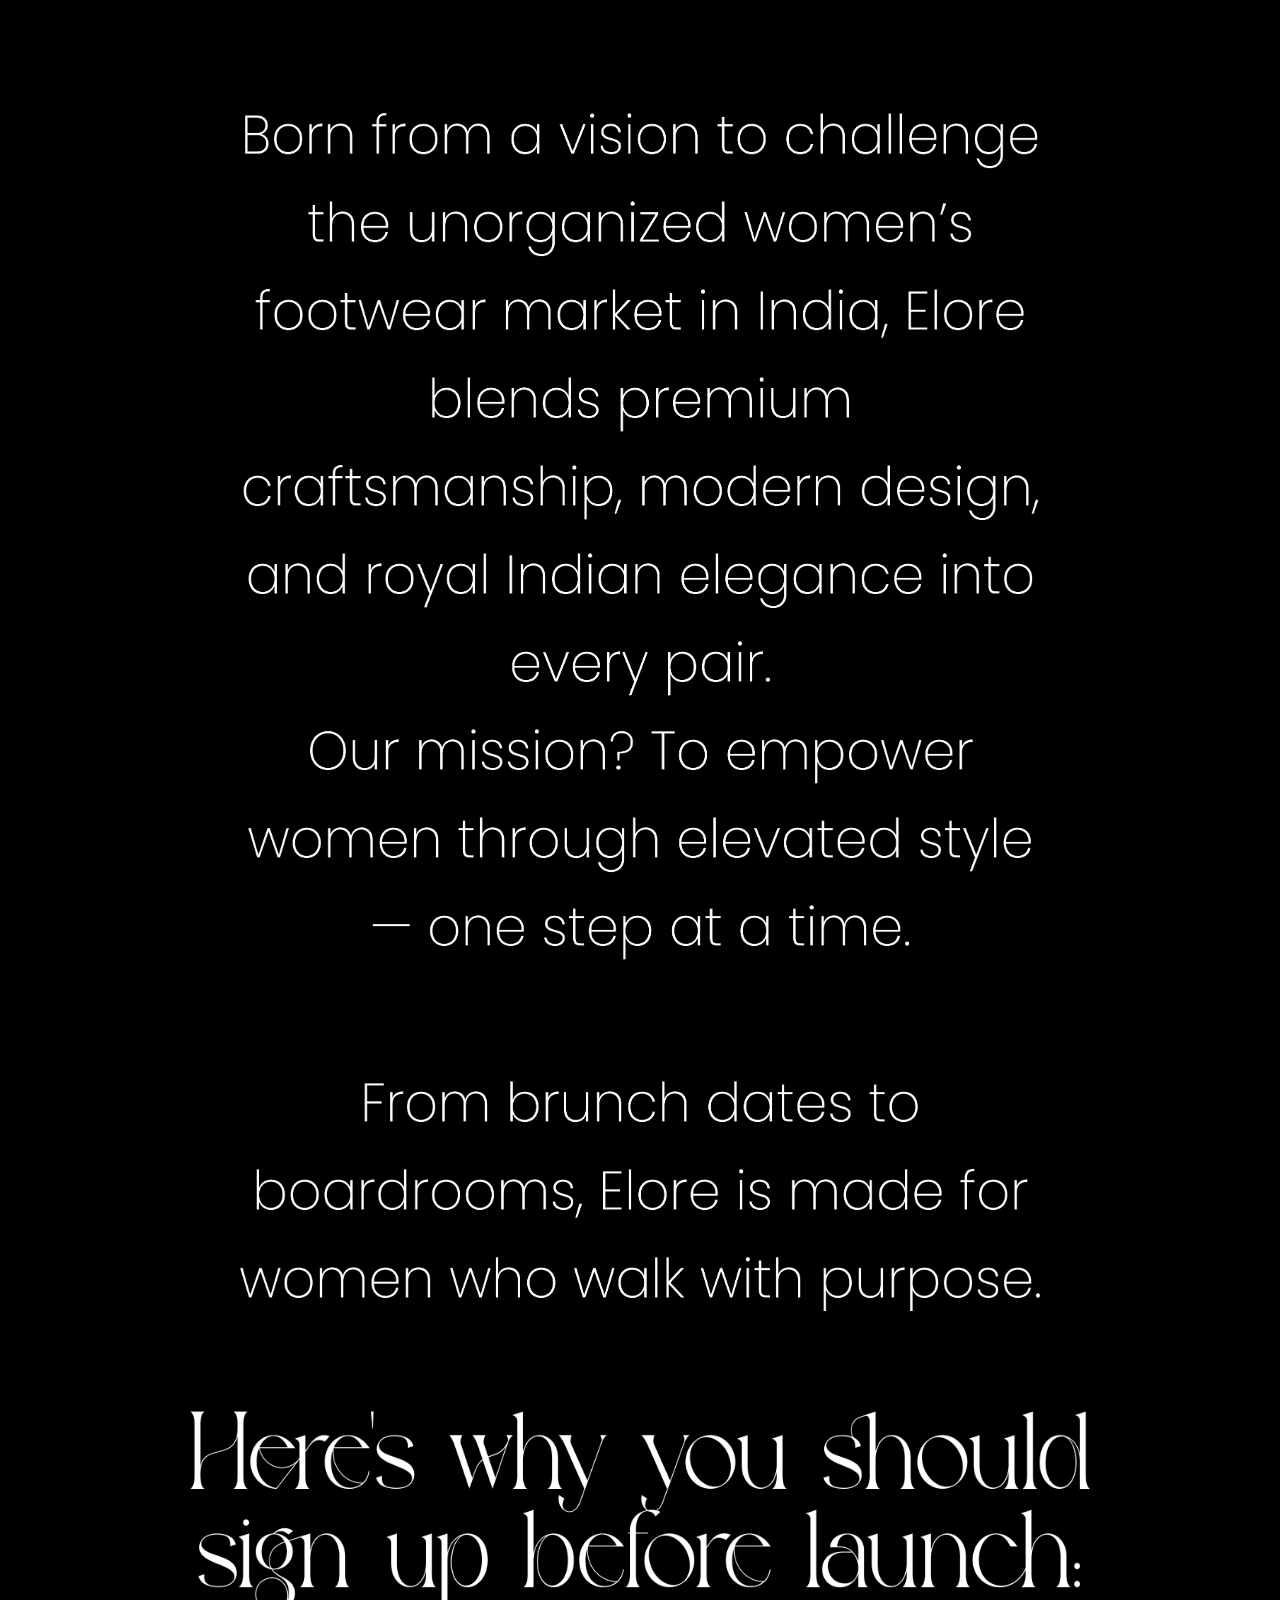
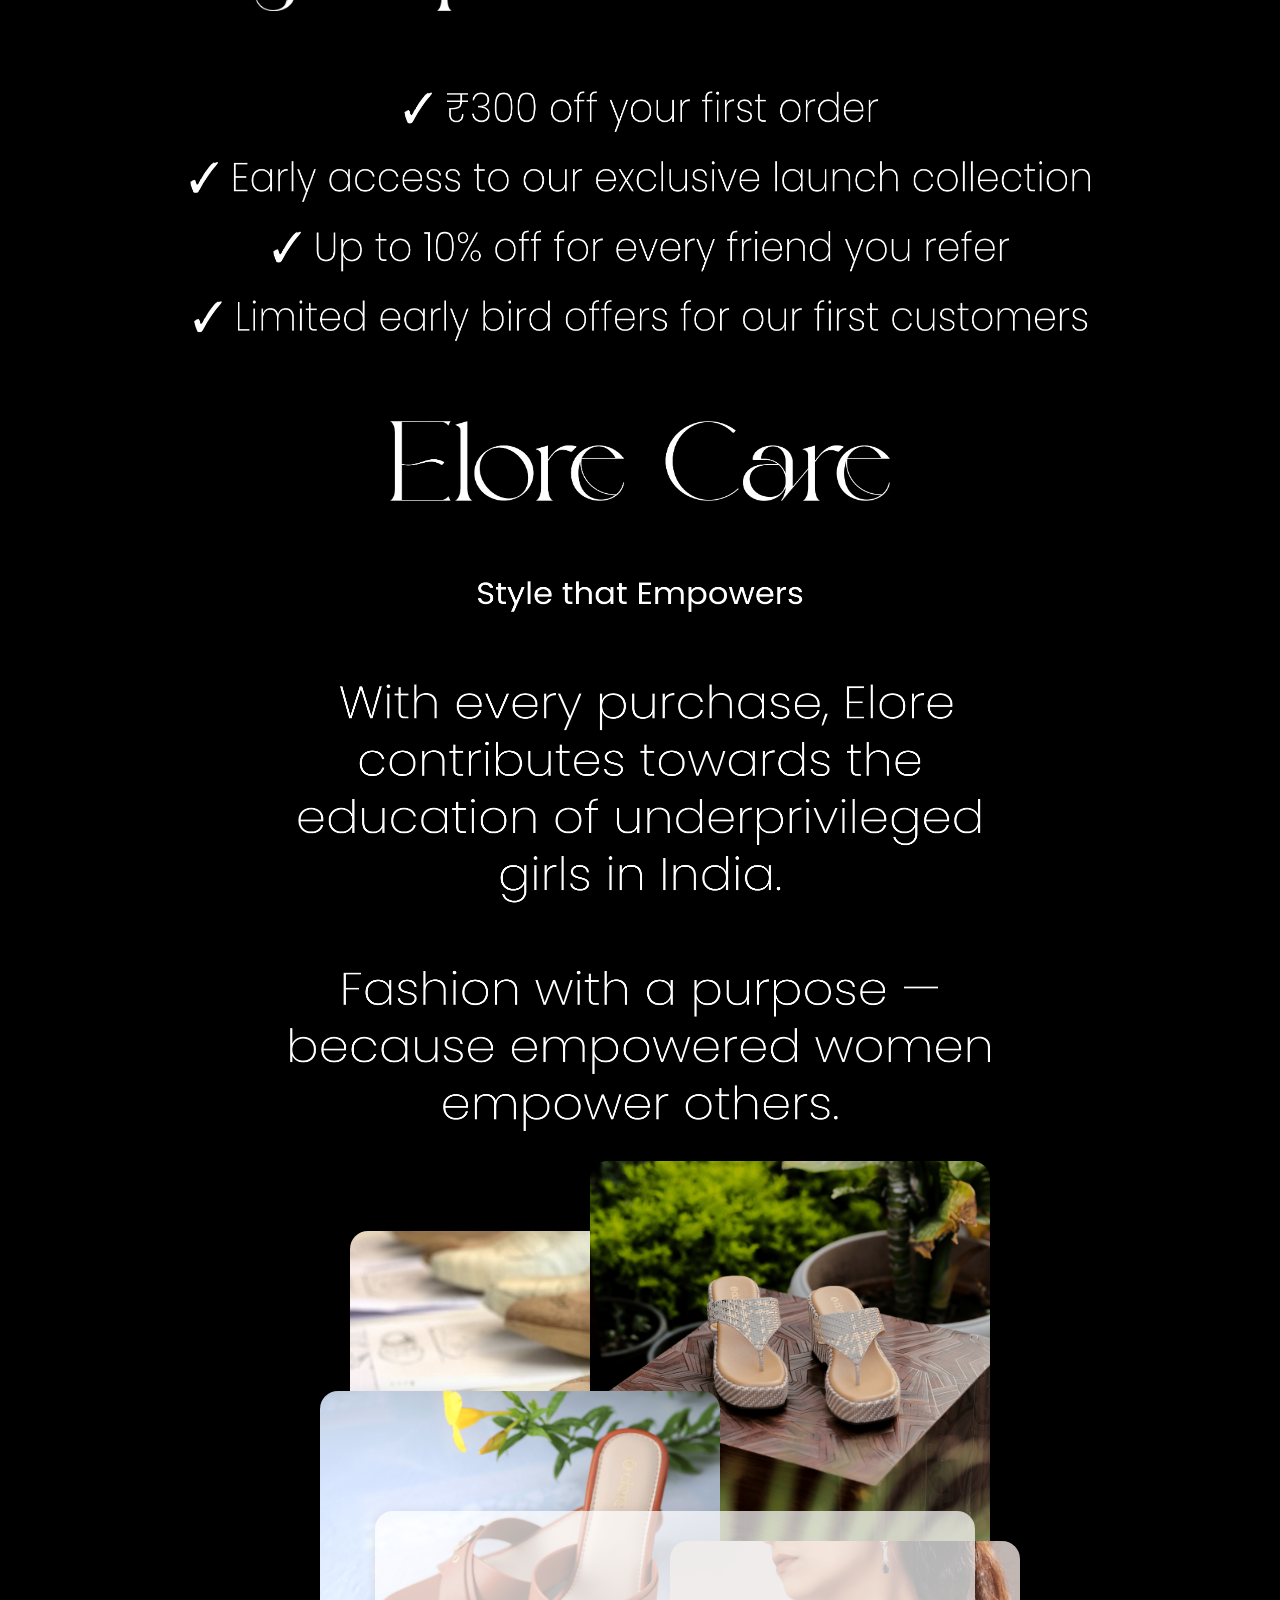
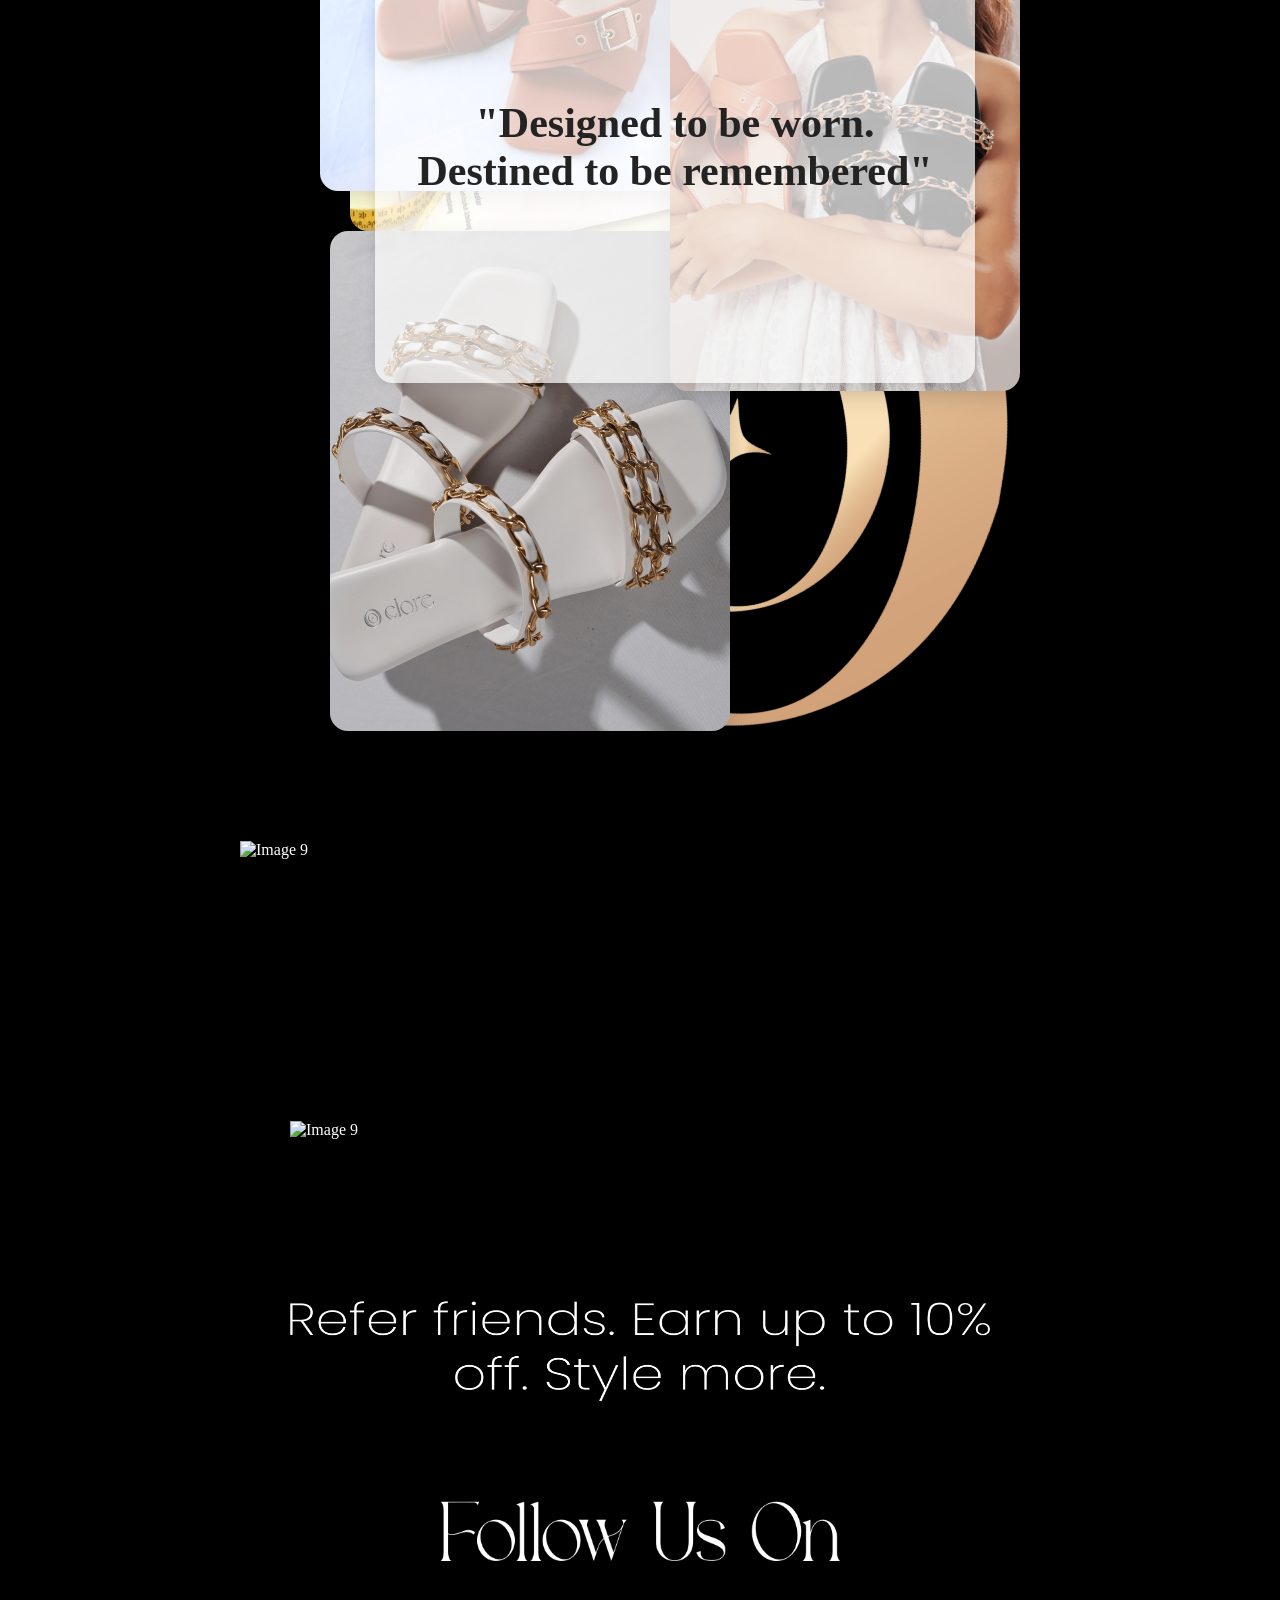
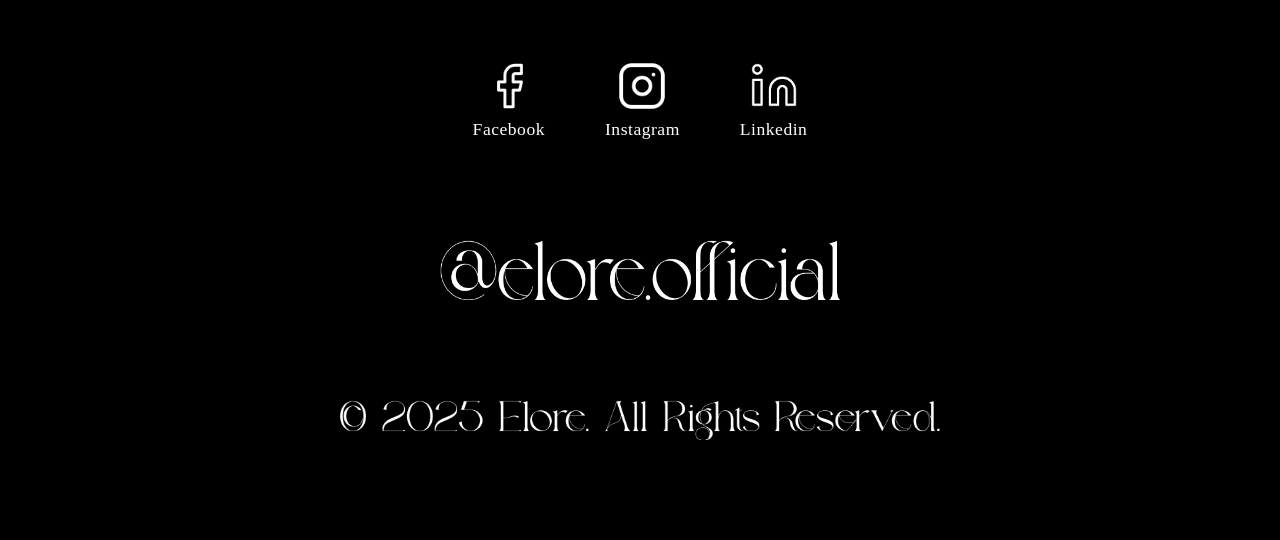
==== commit 996c68f2: "Update index.html" ====
--- a/index.html
+++ b/index.html
@@ -365,7 +365,9 @@
     });
   </script>
 
-  <img src="Join the elore.png" alt="Image 9" class="center-img" style="width:900px; height:320px; margin-top: 150px">
+  <img src="Join the.png" alt="Image 9" class="center-img" style="width:800px; height:130px; margin-top: 150px">
+    <img src="Sign up now.png" alt="Image 9" class="center-img" style="width:700px; height:100px; margin-top: 150px">
+
   <img src="Refer friend.png" alt="Image 9" class="center-img" style="width:700px; height:100px;">
   <img src="Follow us.png" alt="img 10" class="center-img" style="width:400px; height:60px; margin-top: 100px; margin-bottom: 100px;">
   <div class="social-links">
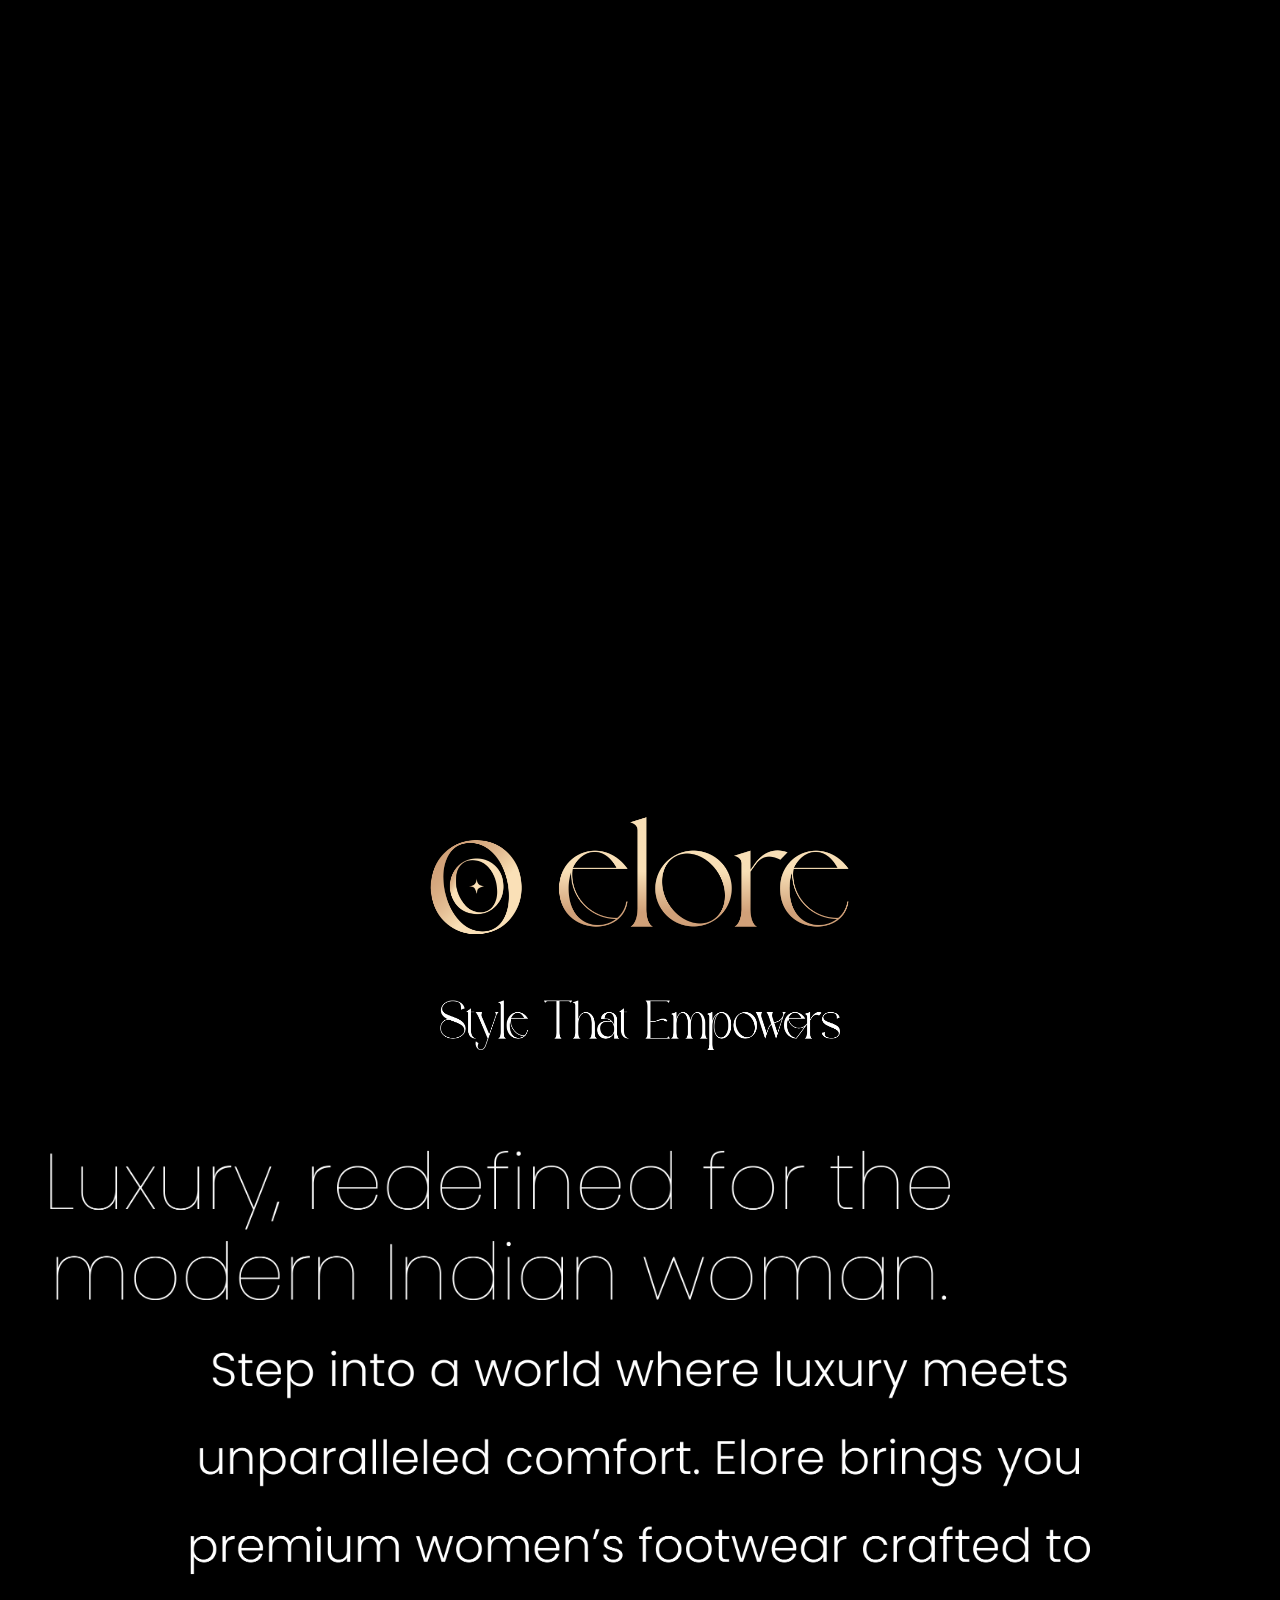
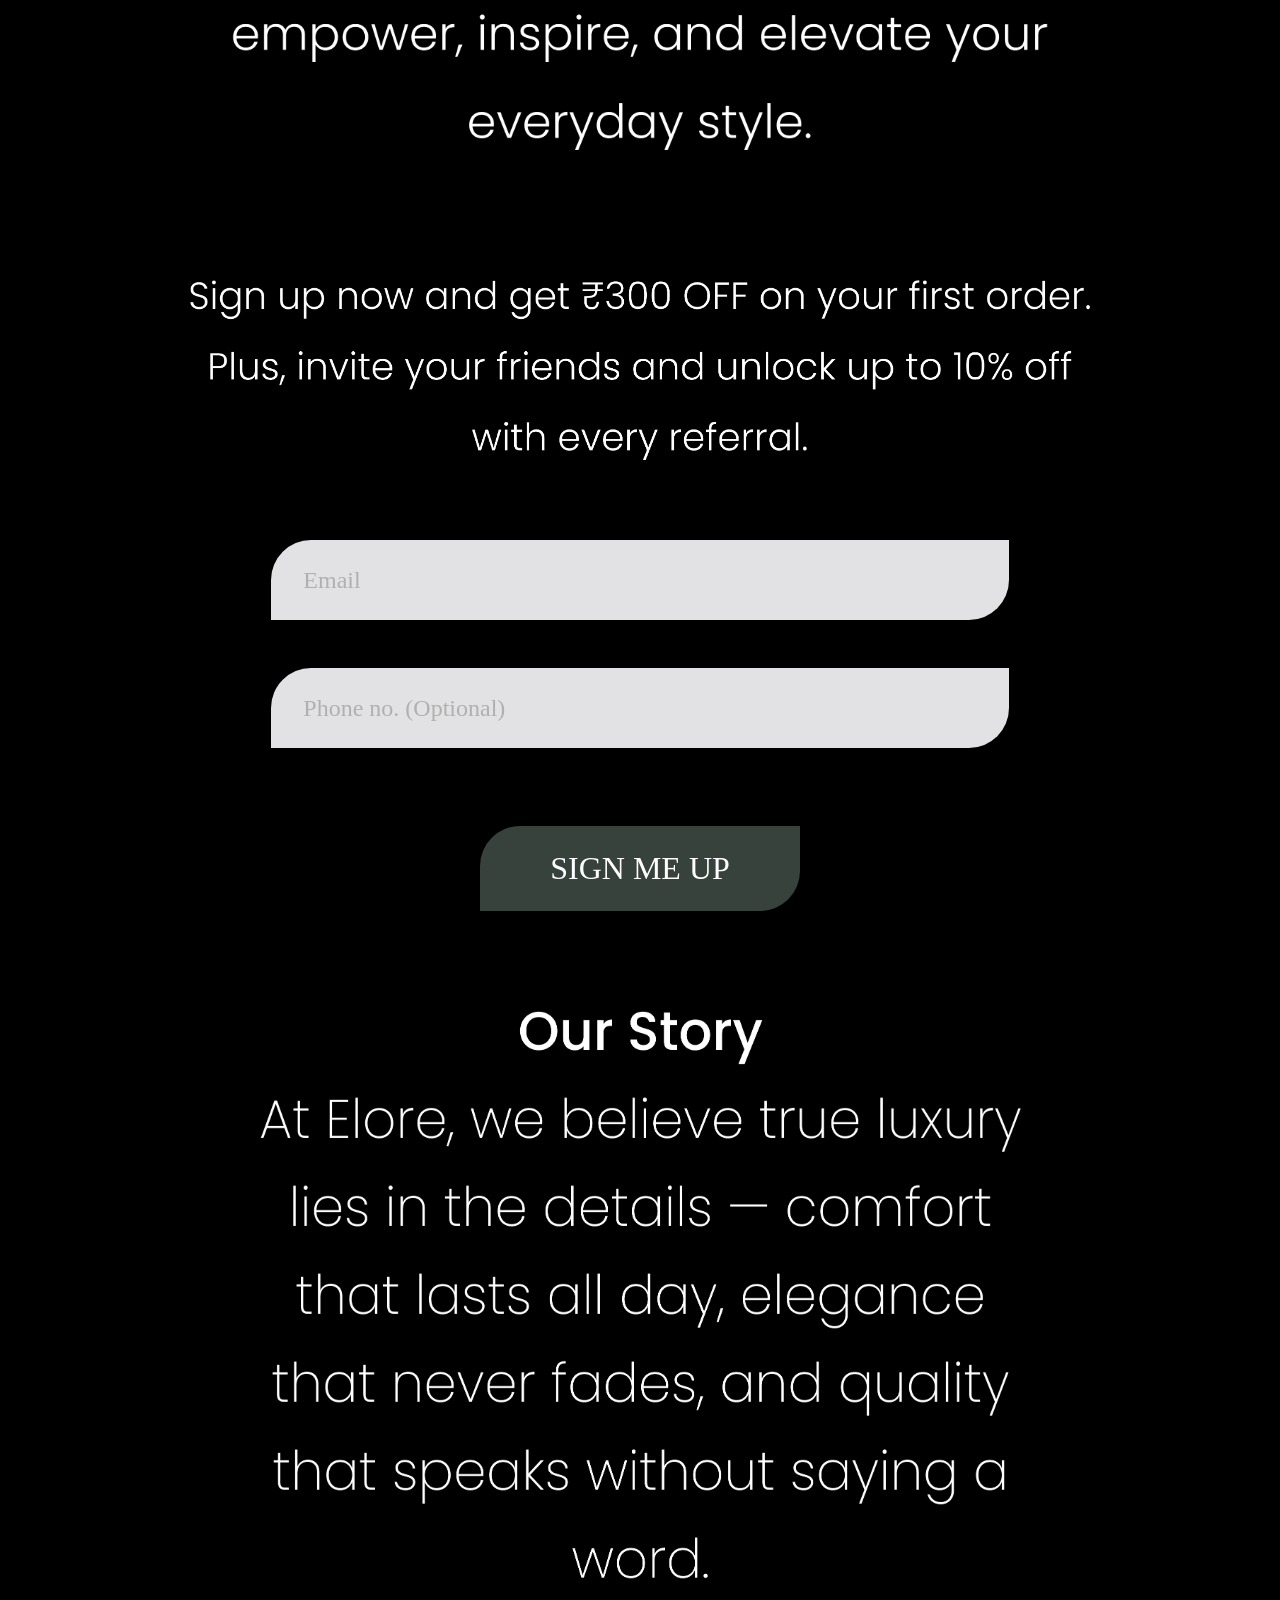
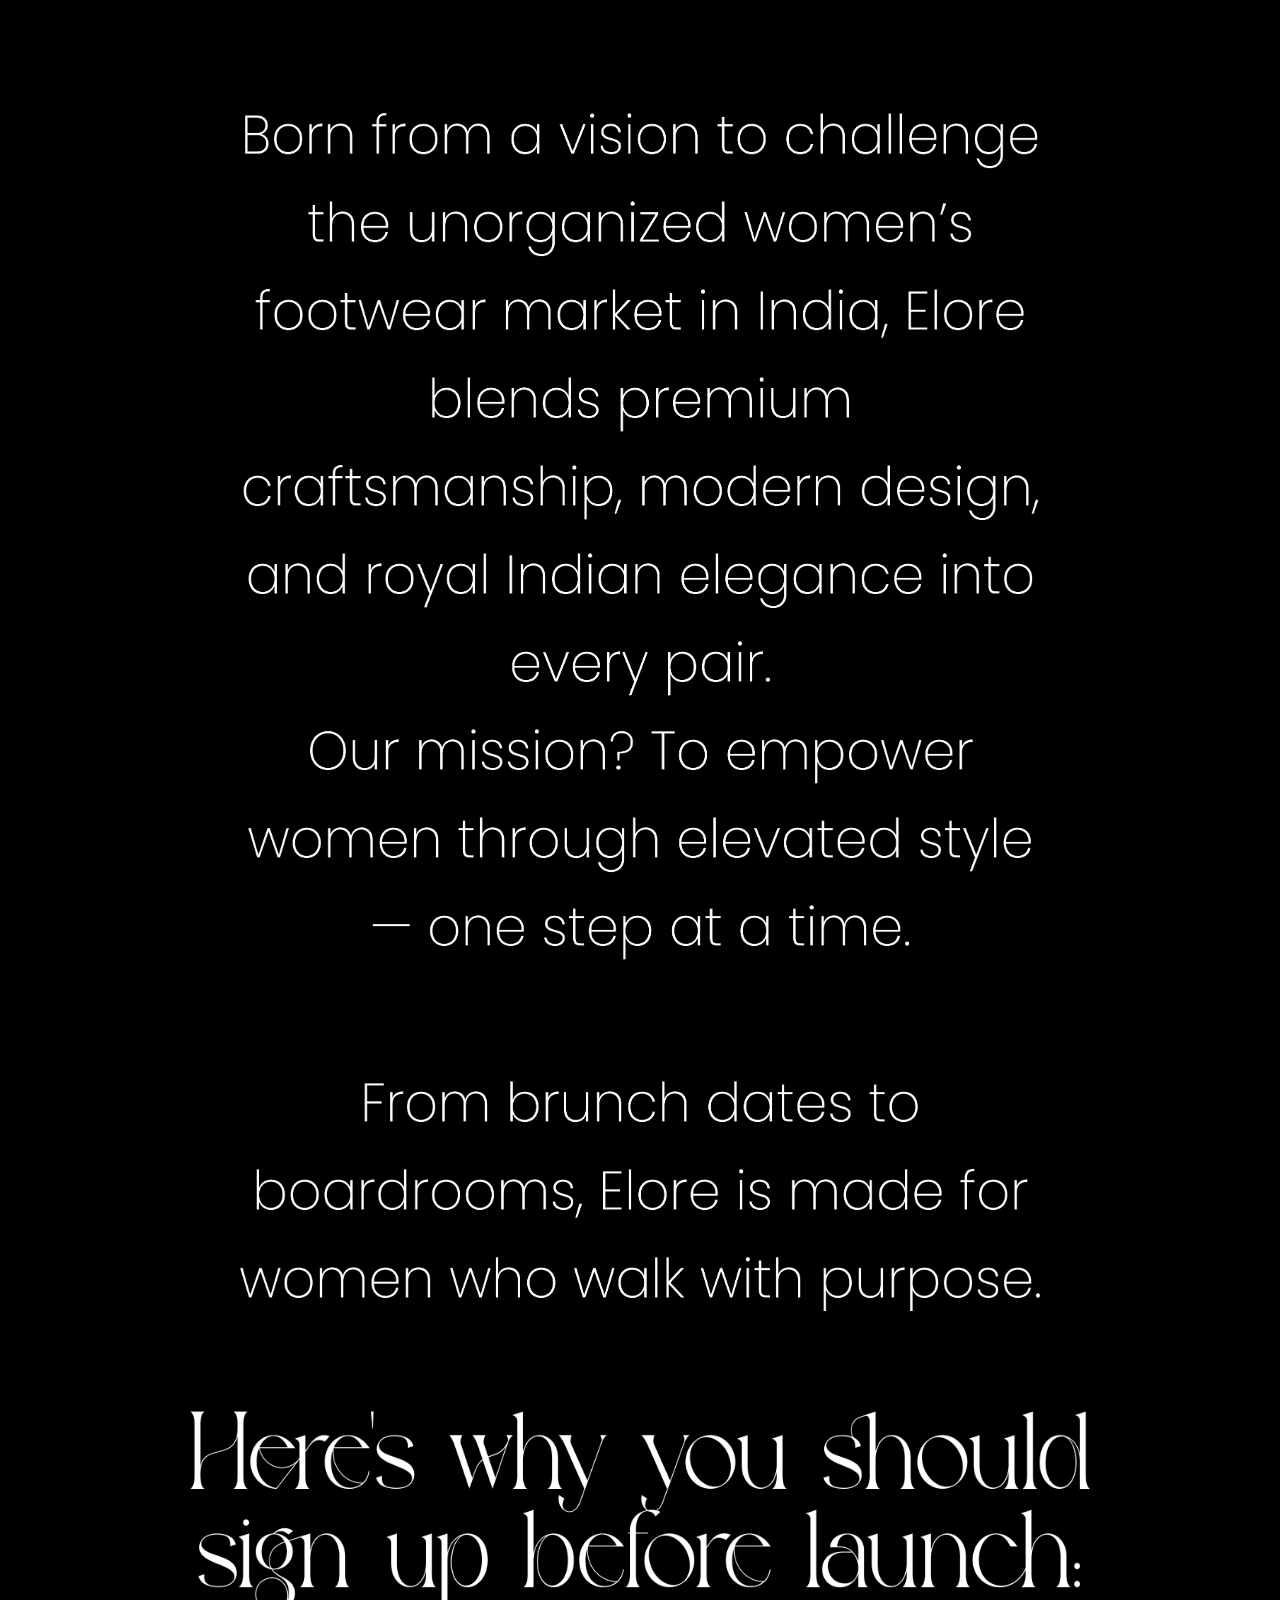
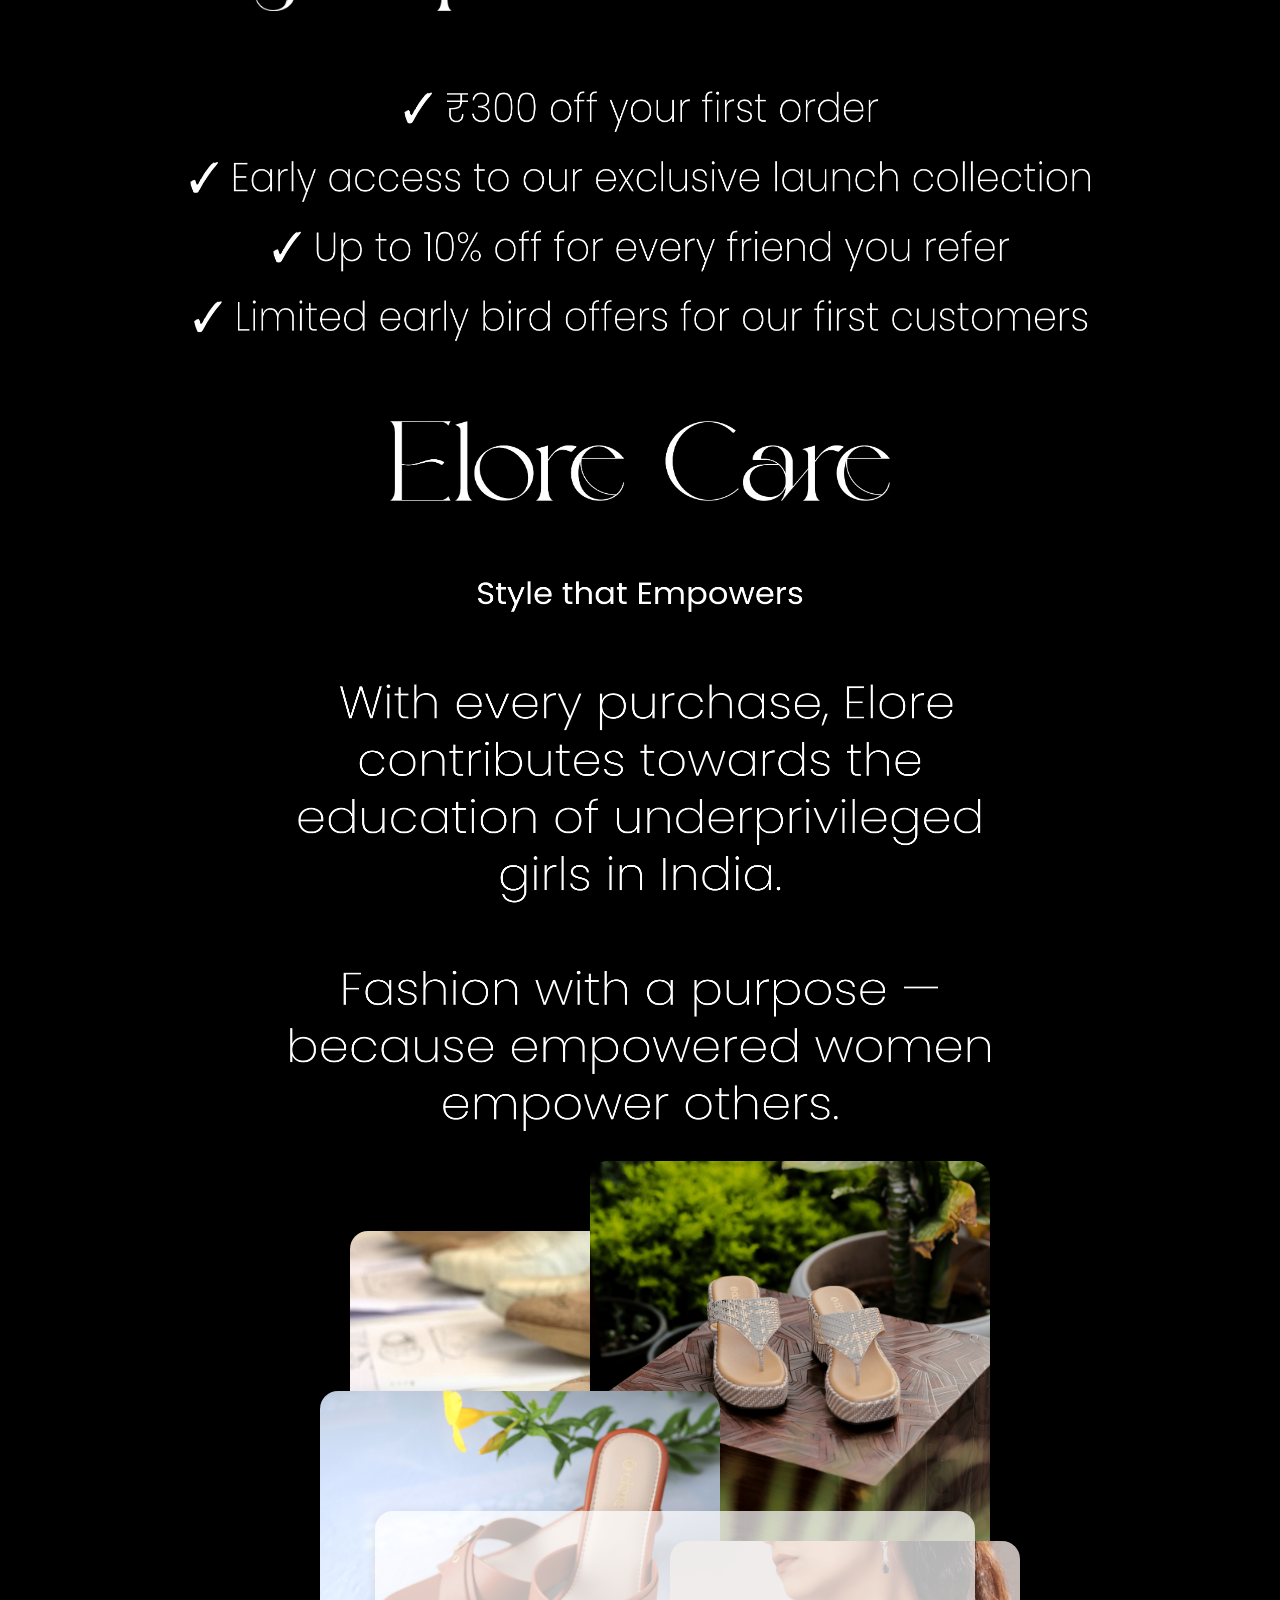
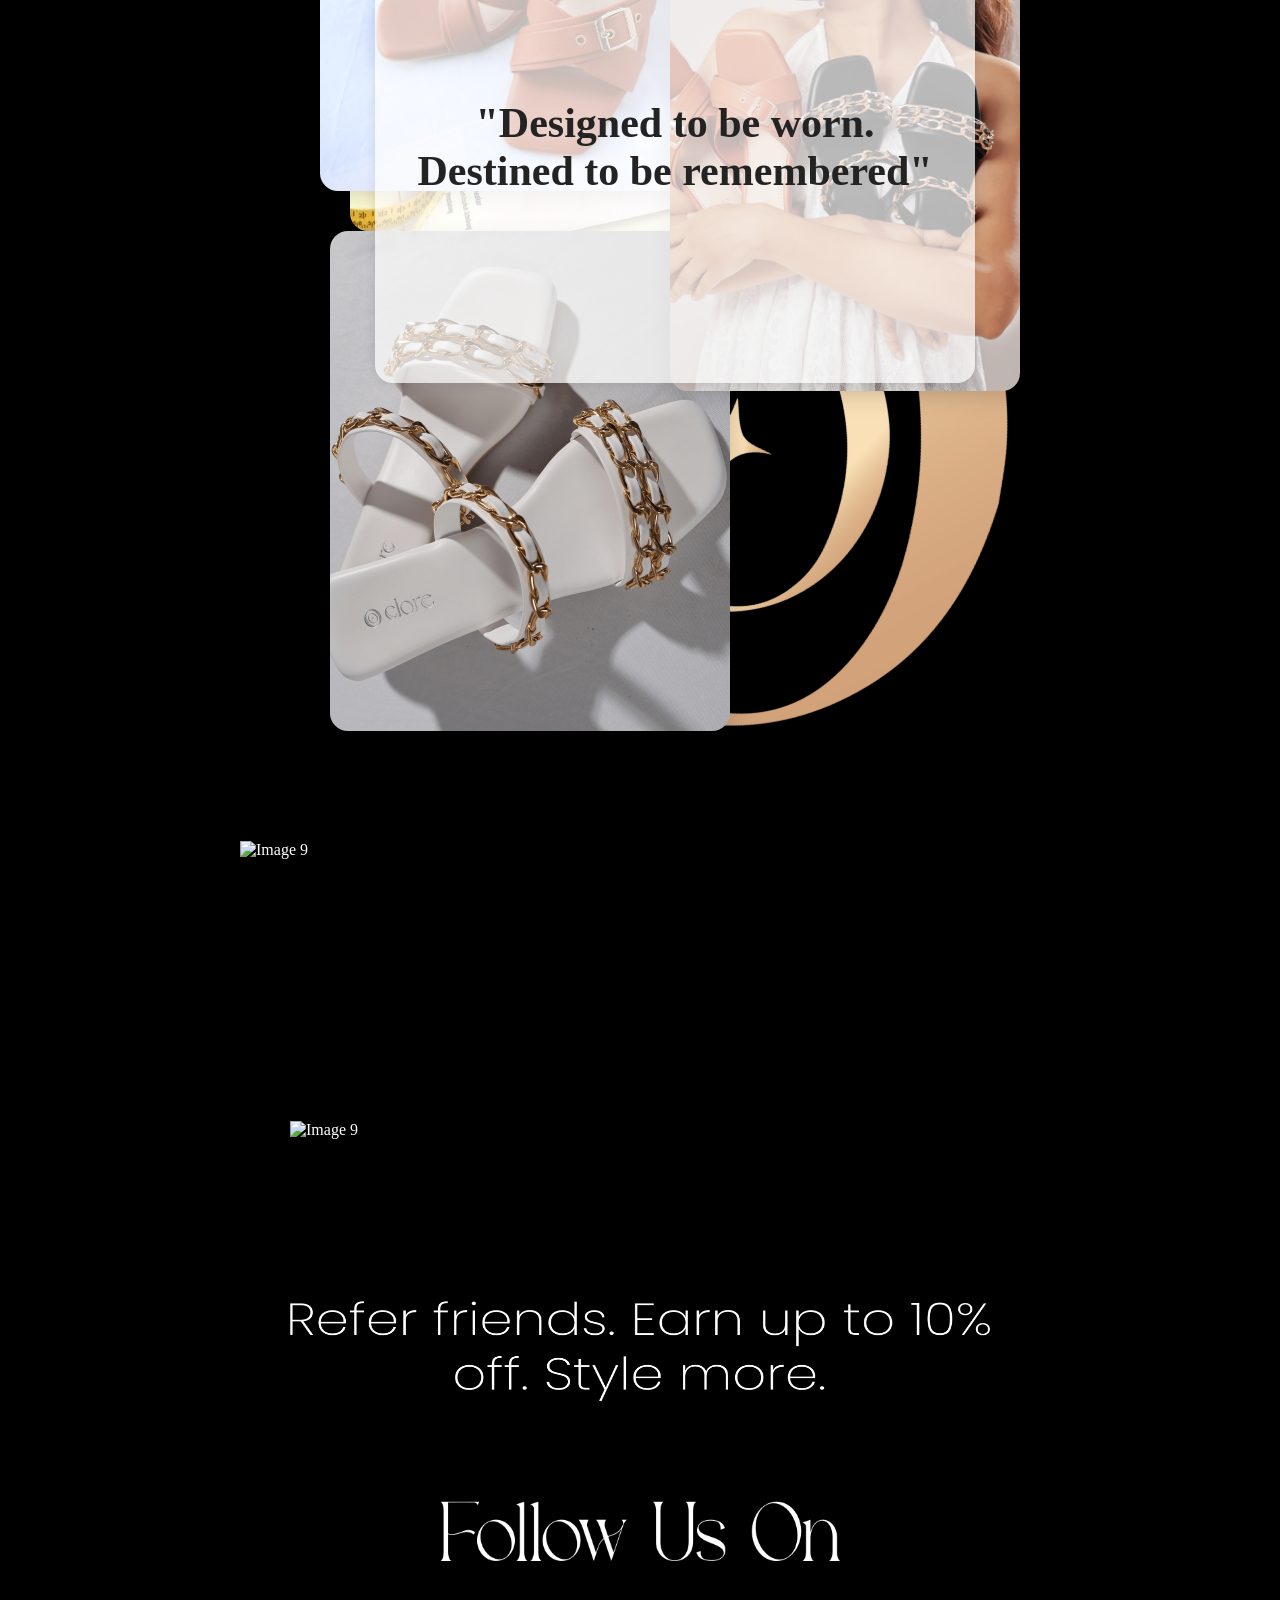
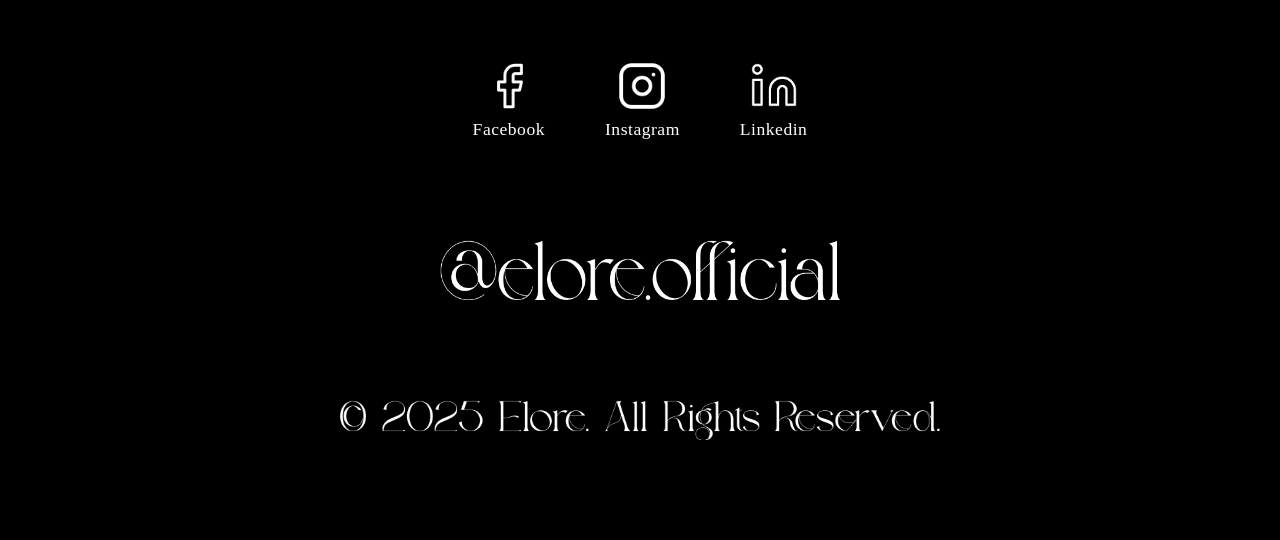
==== commit 5d6d6f05: "Update index.html" ====
--- a/index.html
+++ b/index.html
@@ -235,7 +235,7 @@
   <img src="ss.png" alt="Image 3" class="center-img" style="width:400px; height:50px; margin-top: 850px; ">
   <img src="gyjgyj.png" alt="Image 5" class="center-img" style="width:900px; height:150px; margin-top: 100px; margin-left: 50px" >
   <img src="Step into.png" alt="Image 6" class="center-img" style="width:900px; height:400px; margin-top: -200px; left: 0px; position: relative;">
-  <img src="sign up now.png" alt="Image 7" class="center-img" style="width:950px; height:180px; margin-top: 300px;">
+  <img src="sign up now.png" alt="Image 7" class="center-img" style="width:900px; height:180px; margin-top: 300px;">
 
   <!-- Signup Form (no Firebase/Supabase JS) -->
 <div class="signup-form-container">
@@ -366,7 +366,7 @@
   </script>
 
   <img src="Join the.png" alt="Image 9" class="center-img" style="width:800px; height:130px; margin-top: 150px">
-    <img src="Sign up now.png" alt="Image 9" class="center-img" style="width:700px; height:100px; margin-top: 150px">
+    <img src="Sign up now2.png" alt="Image 9" class="center-img" style="width:700px; height:100px; margin-top: 150px">
 
   <img src="Refer friend.png" alt="Image 9" class="center-img" style="width:700px; height:100px;">
   <img src="Follow us.png" alt="img 10" class="center-img" style="width:400px; height:60px; margin-top: 100px; margin-bottom: 100px;">
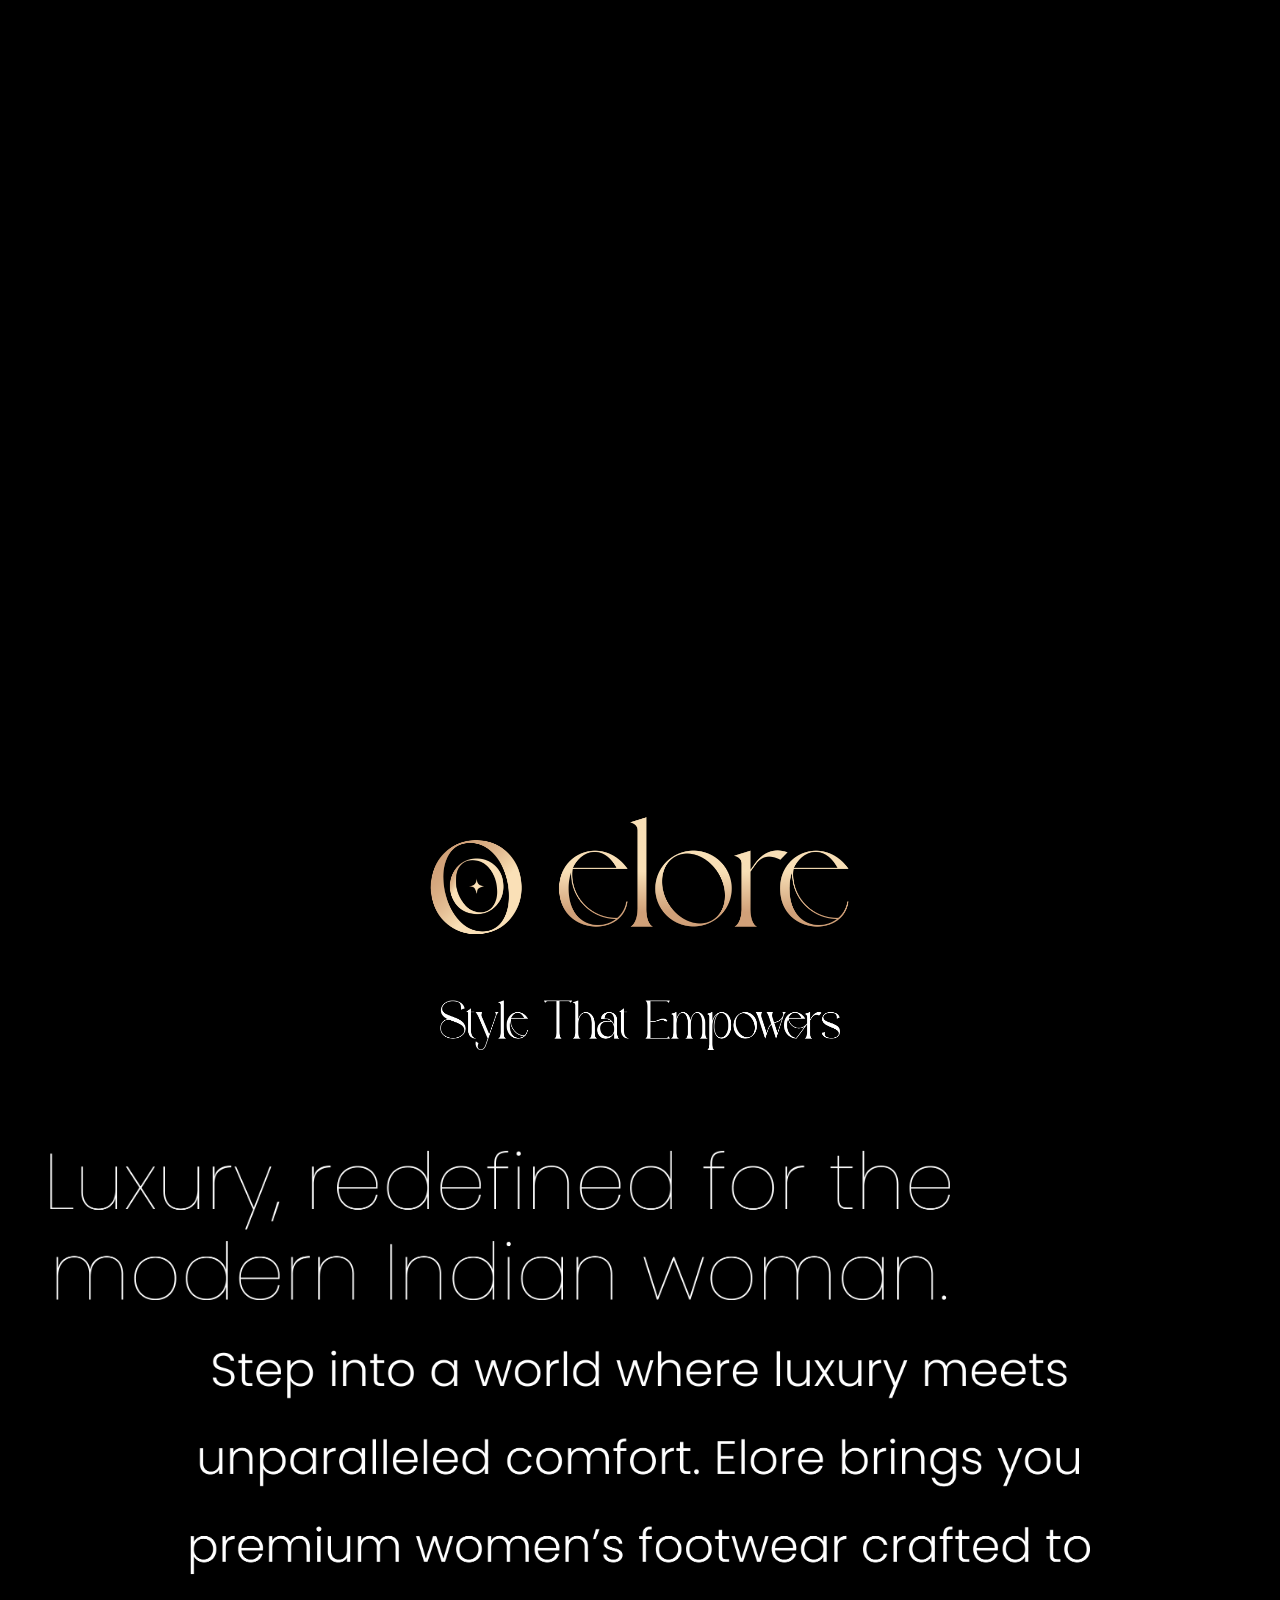
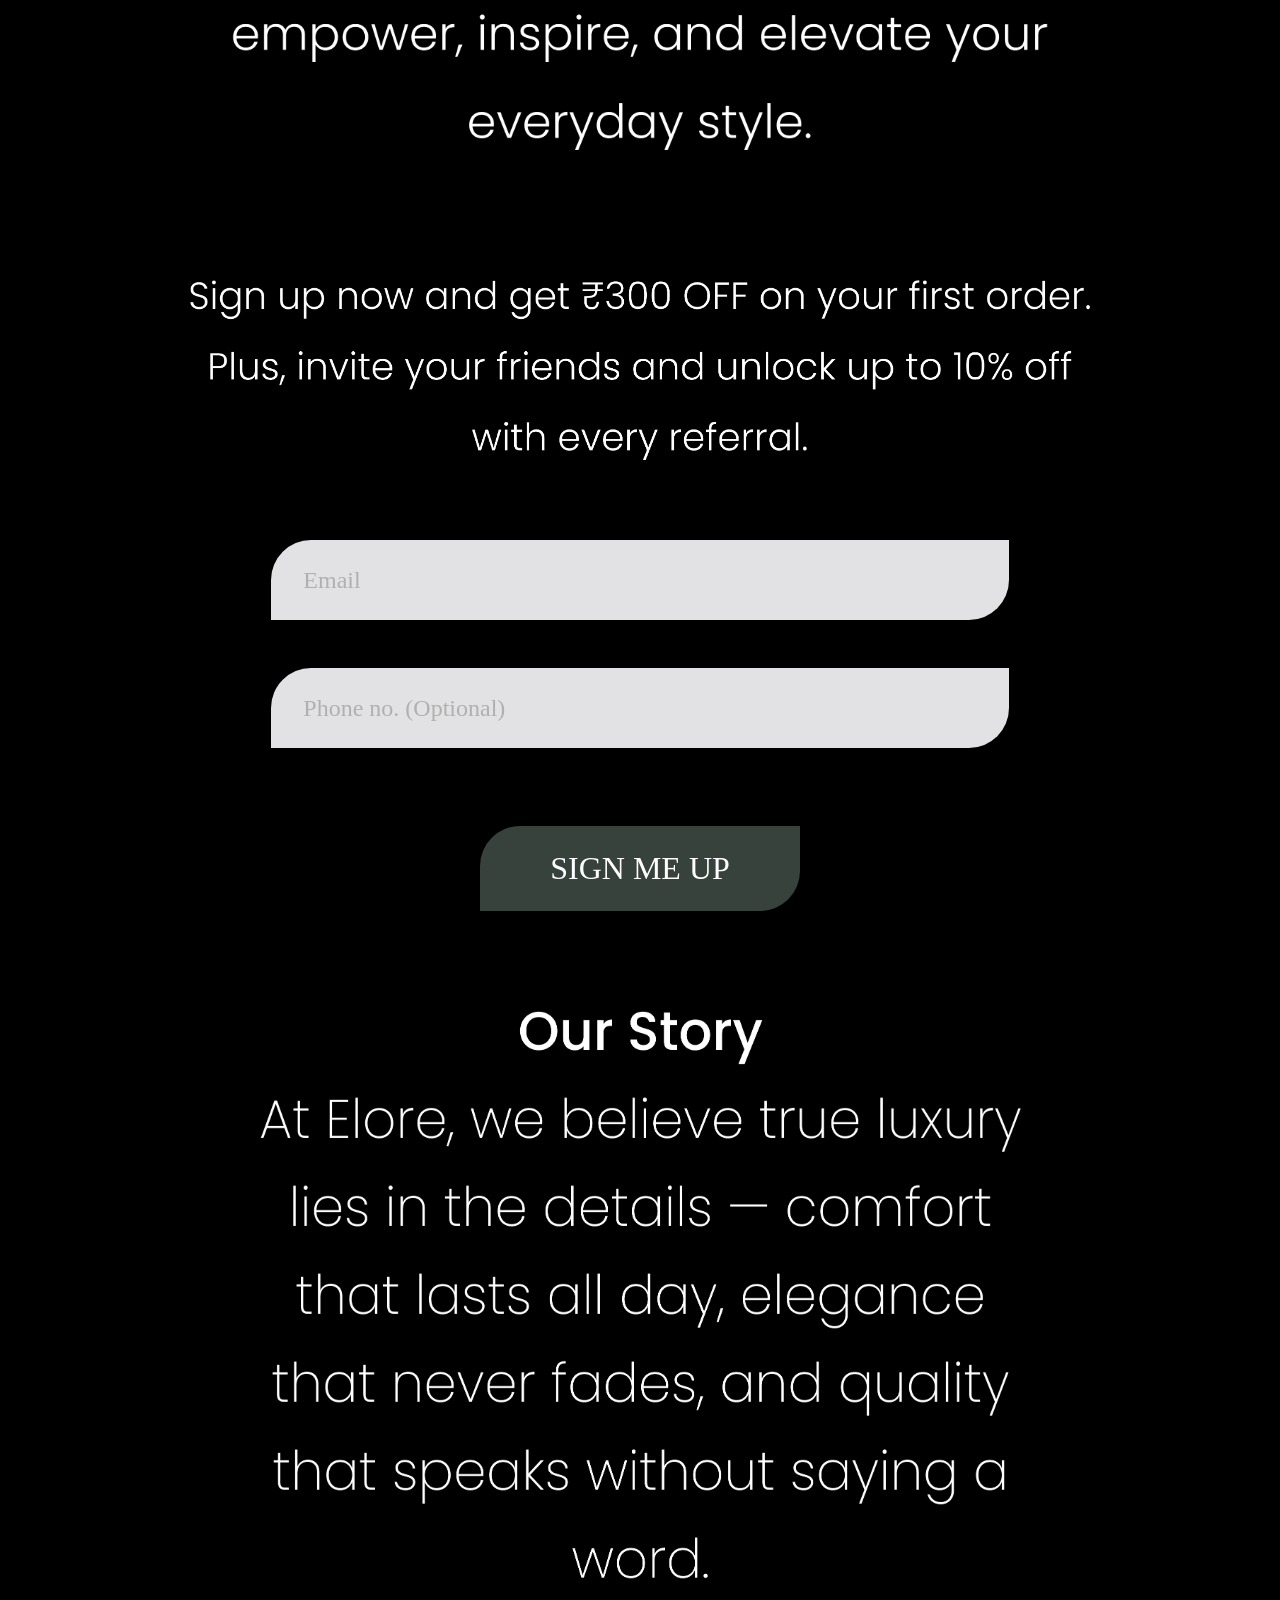
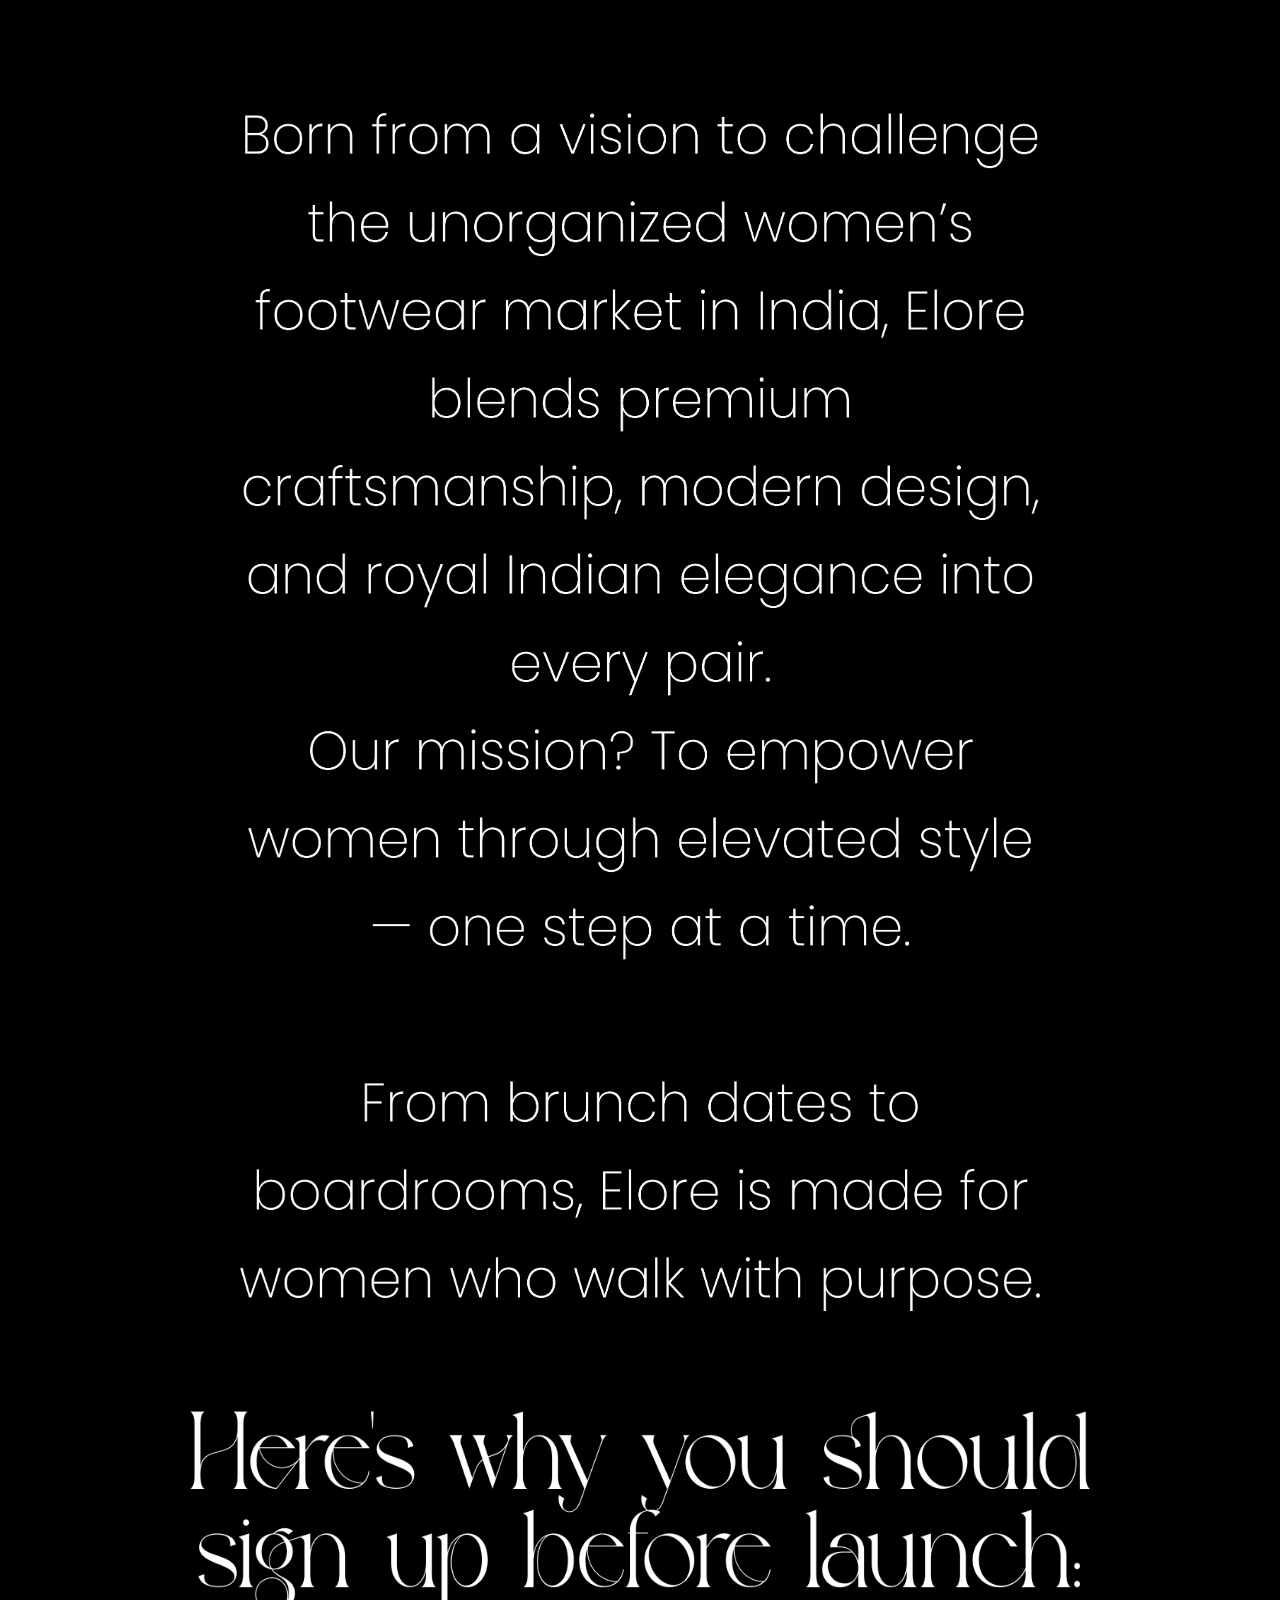
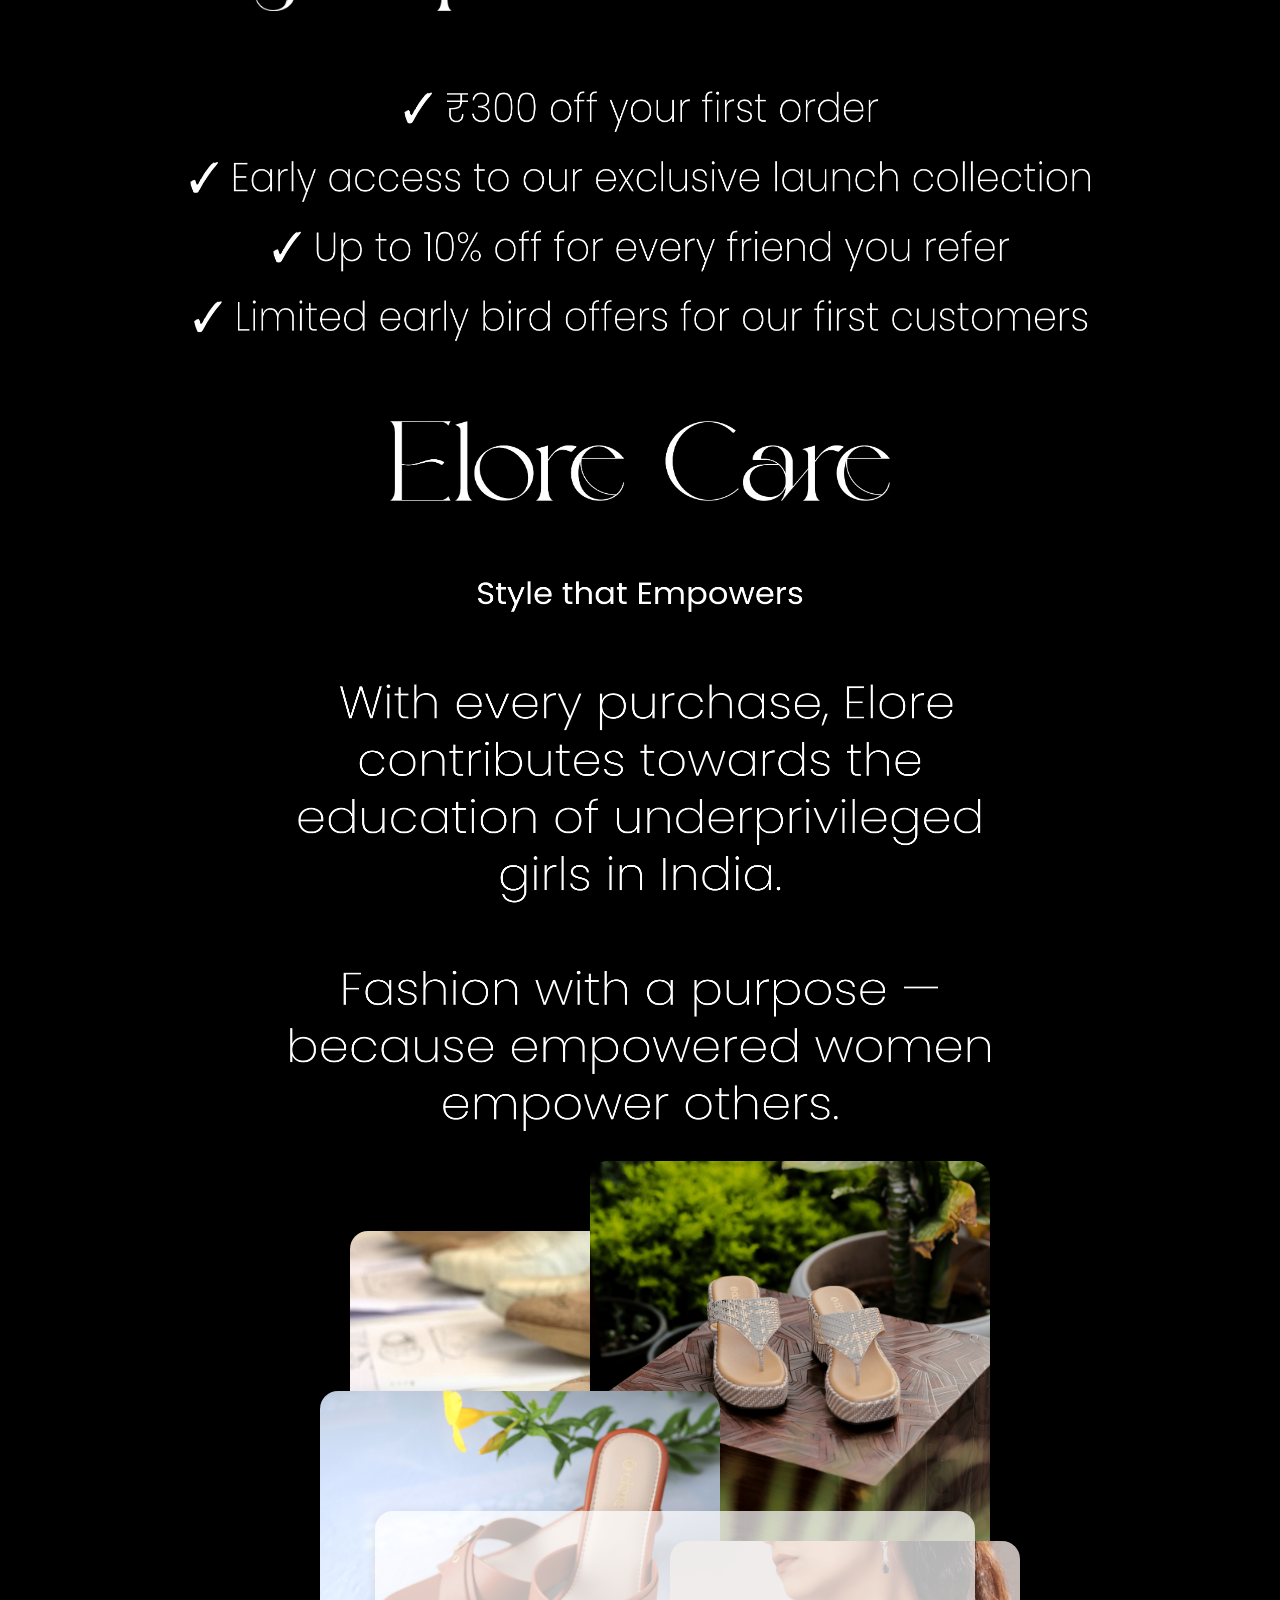
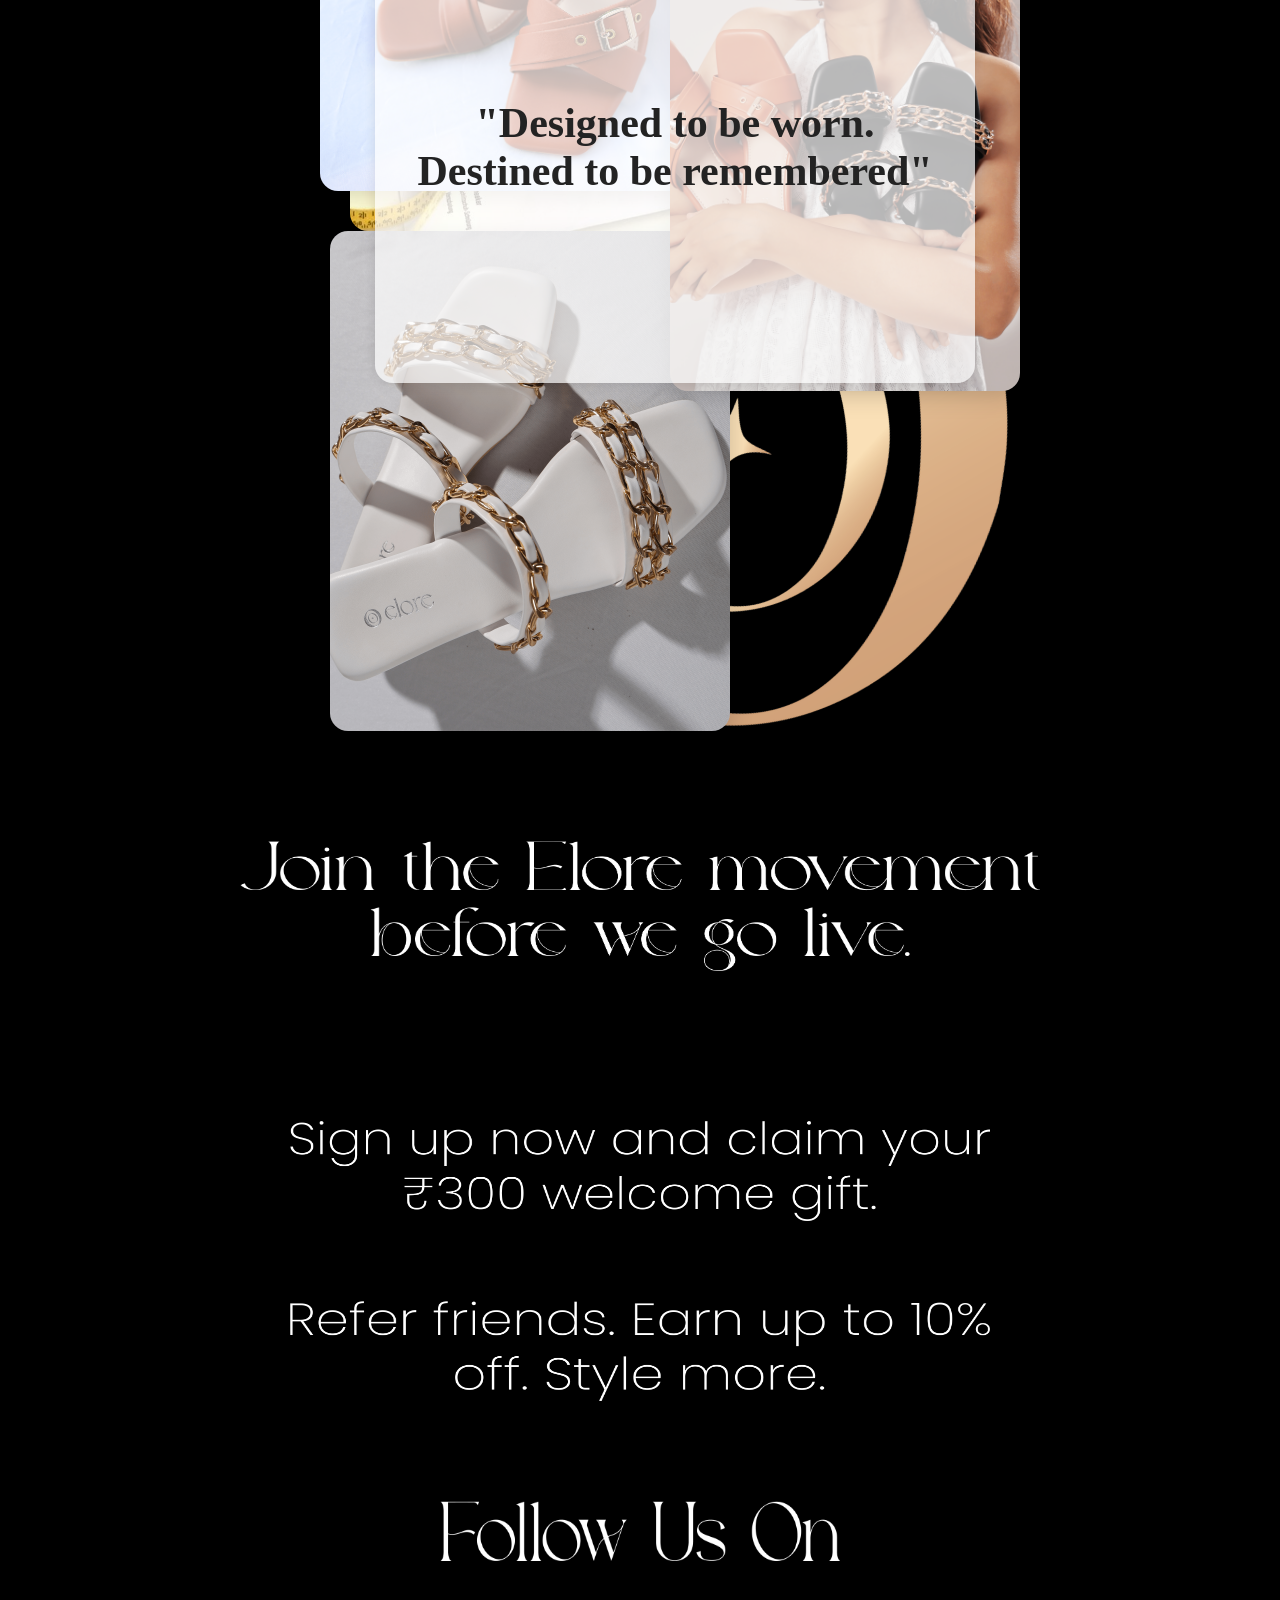
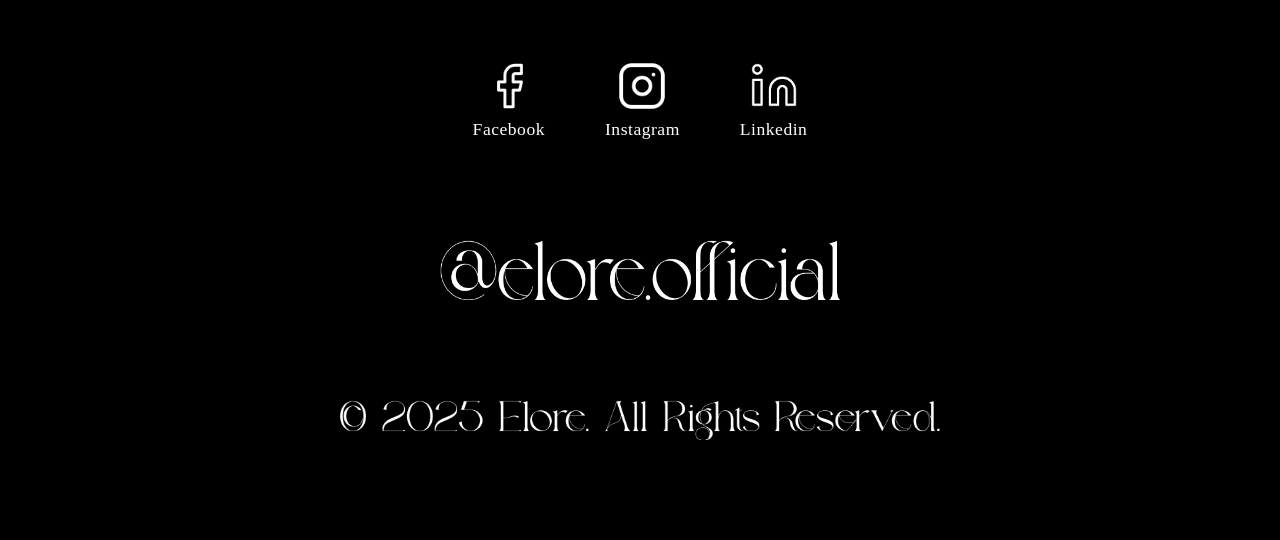
==== commit 6695b8c9: "Update index.html" ====
--- a/index.html
+++ b/index.html
@@ -4,6 +4,23 @@
   <meta charset="UTF-8">
   <title>Elore</title>
   <link rel="stylesheet" href="index.css">
+  <head><!-- Meta Pixel Code -->
+<script>
+!function(f,b,e,v,n,t,s)
+{if(f.fbq)return;n=f.fbq=function(){n.callMethod?
+n.callMethod.apply(n,arguments):n.queue.push(arguments)};
+if(!f._fbq)f._fbq=n;n.push=n;n.loaded=!0;n.version='2.0';
+n.queue=[];t=b.createElement(e);t.async=!0;
+t.src=v;s=b.getElementsByTagName(e)[0];
+s.parentNode.insertBefore(t,s)}(window, document,'script',
+'https://connect.facebook.net/en_US/fbevents.js');
+fbq('init', '739183461842080');
+fbq('track', 'PageView');
+</script>
+<noscript><img height="1" width="1" style="display:none"
+src="https://www.facebook.com/tr?id=739183461842080&ev=PageView&noscript=1"
+/></noscript>
+<!-- End Meta Pixel Code --></head>
   <style>
     body {
       background-attachment: fixed;
